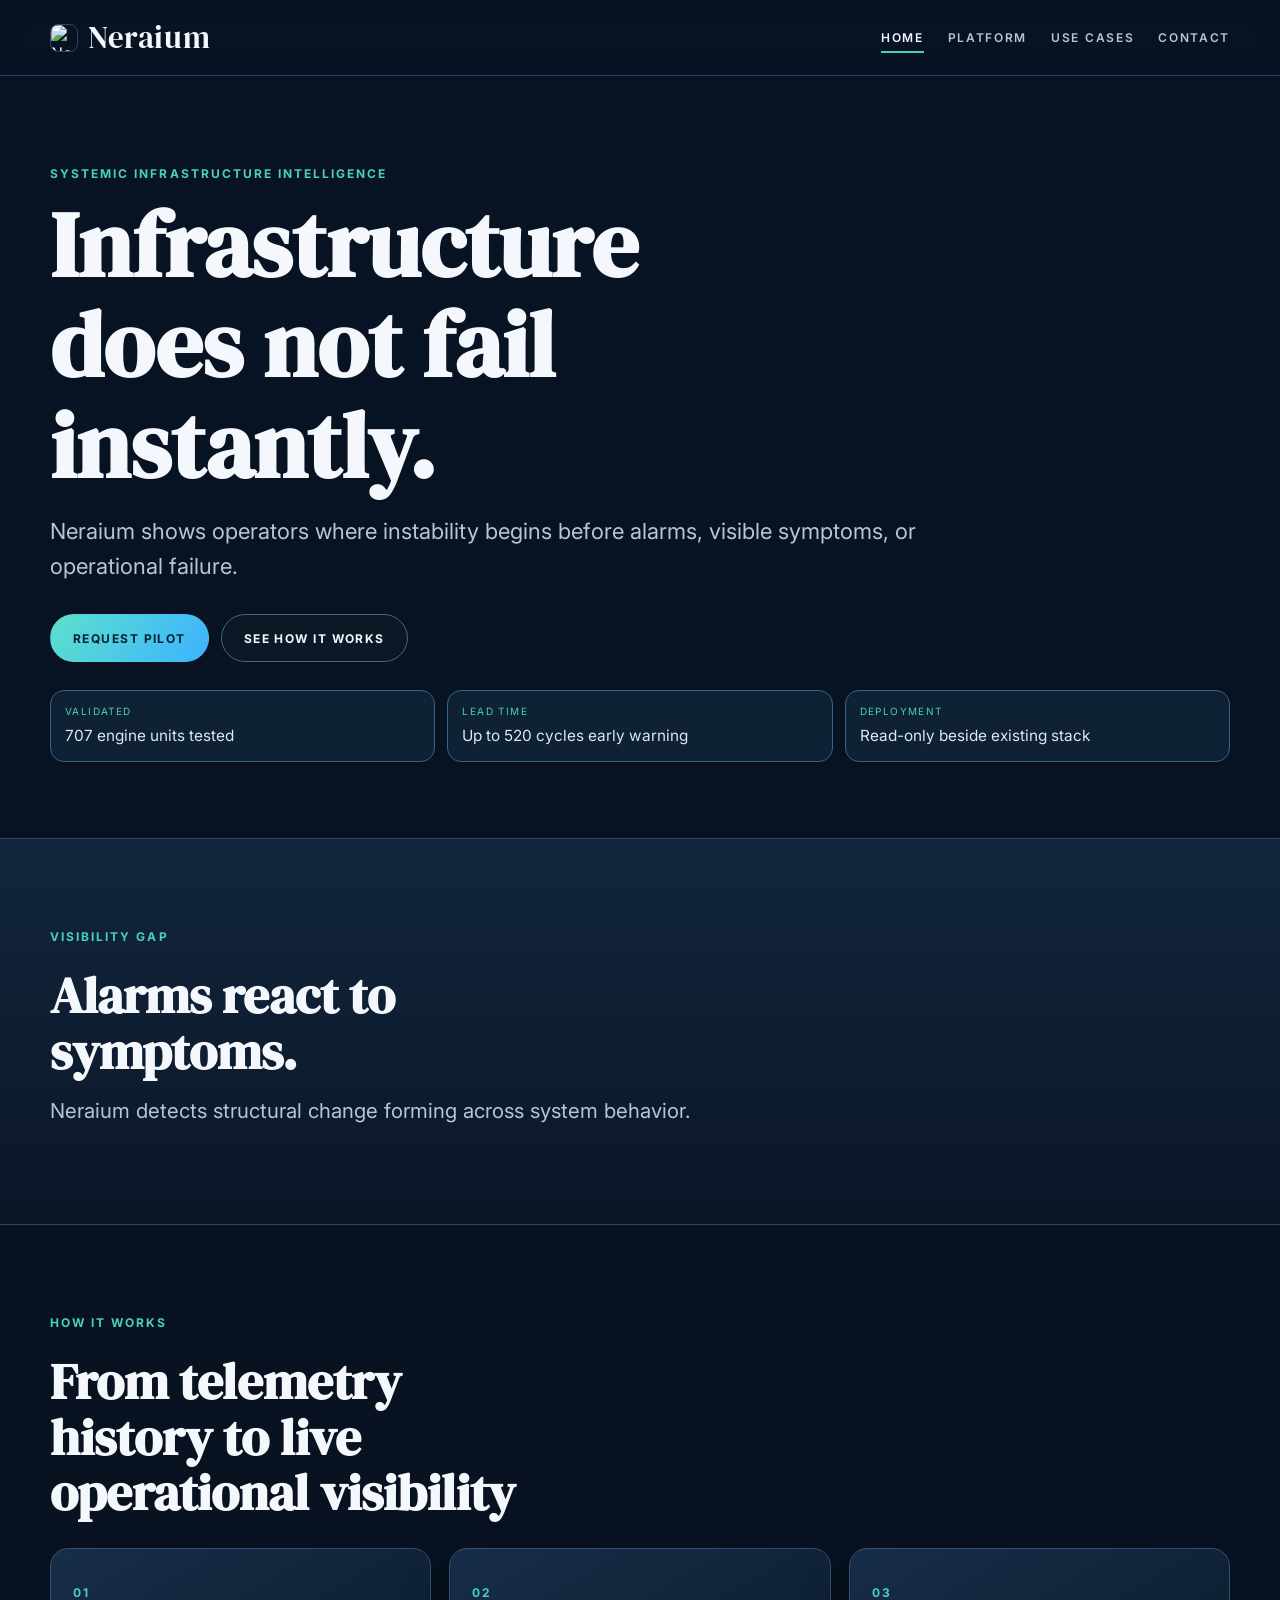
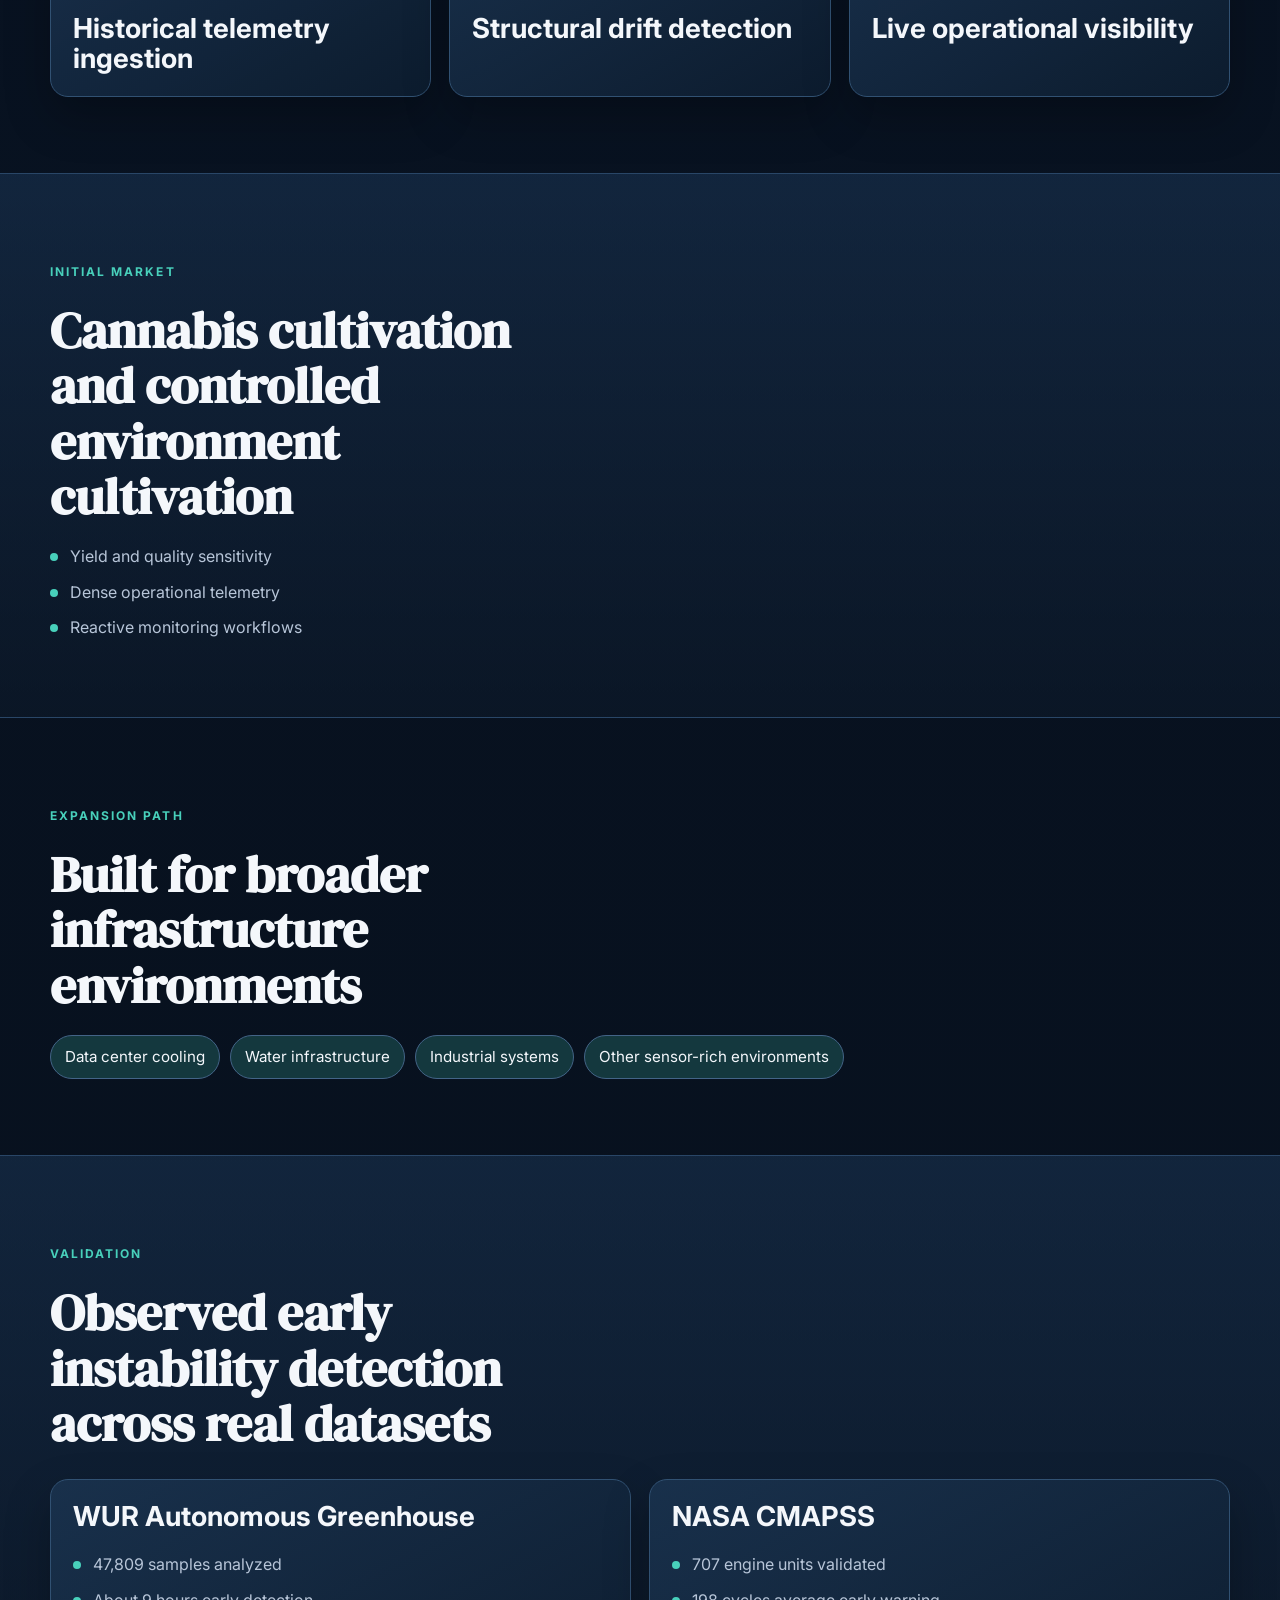
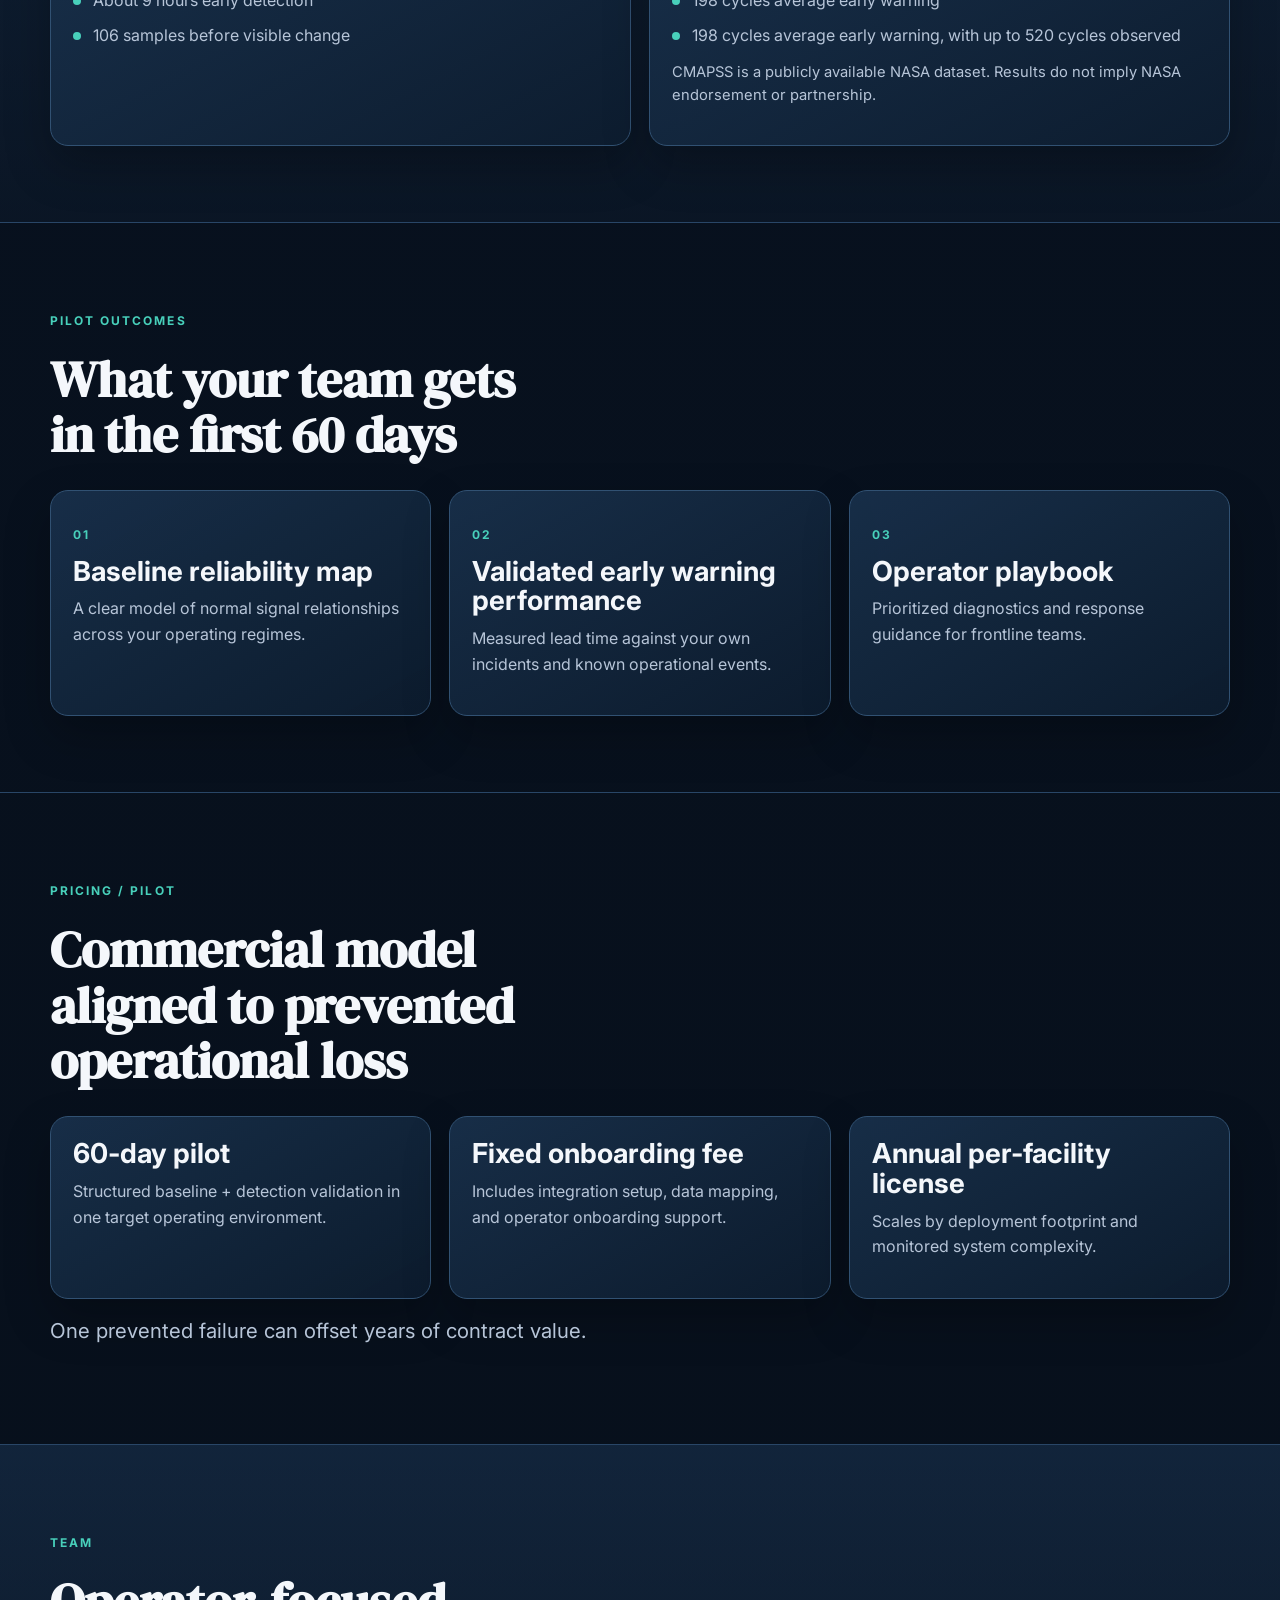
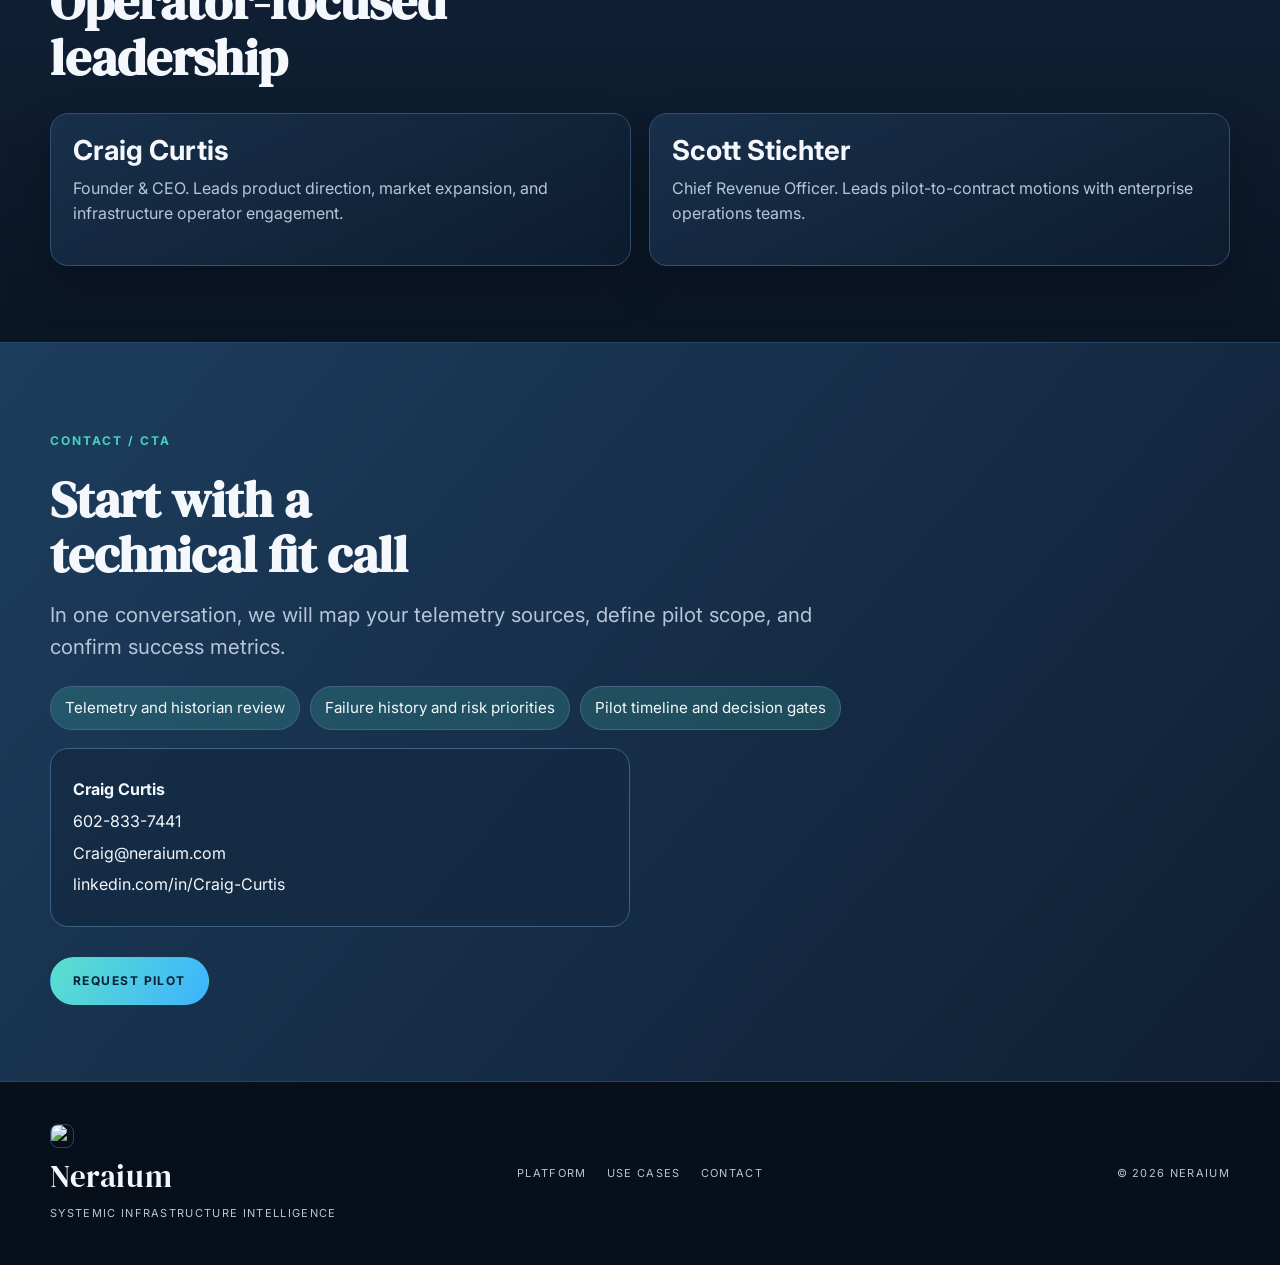
==== index.html @ e38fb67d "Replace percentage validation stats with lead-time metrics" ====
<!DOCTYPE html>
<html lang='en'>
<head>
  <meta charset='UTF-8'>
  <meta name='viewport' content='width=device-width, initial-scale=1.0'>
  <meta name='theme-color' content='#040404'>
  <title>Neraium | Systemic Infrastructure Intelligence</title>
  <meta name='description' content='Neraium is a Systemic Infrastructure Intelligence platform for early instability detection across infrastructure operations.'>
  <meta property='og:title' content='Neraium | Systemic Infrastructure Intelligence'>
  <meta property='og:description' content='Neraium helps operators detect structural drift in system behavior before alarms trigger or operations break.'>
  <meta property='og:image' content='https://www.neraium.com/hero.png'>
  <meta property='og:url' content='https://www.neraium.com/'>
  <meta property='og:type' content='website'>
  <meta name='twitter:card' content='summary_large_image'>
  <meta name='twitter:title' content='Neraium | Systemic Infrastructure Intelligence'>
  <meta name='twitter:description' content='Early instability detection for infrastructure operators.'>
  <meta name='twitter:image' content='https://www.neraium.com/hero.png'>
  <link rel='icon' href='/favicon.ico' sizes='any'>
  <link rel='apple-touch-icon' href='/apple-touch-icon.png'>
  <link rel='canonical' href='https://www.neraium.com/'>
  <link rel='preconnect' href='https://fonts.googleapis.com'>
  <link rel='preconnect' href='https://fonts.gstatic.com' crossorigin>
  <link rel='stylesheet' href='https://fonts.googleapis.com/css2?family=Inter:wght@400;500;600;700&family=DM+Serif+Display:ital@0;1&display=swap'>
  <link rel='stylesheet' href='styles.css?v=20260519'>
  <link rel='manifest' href='site.webmanifest'>
</head>
<body>
  <a class='skip-link' href='#main'>Skip to content</a>

  <header class='site-header'>
    <div class='container site-header__inner'>
      <a href='index.html' class='brand'>
        <img src='neraium-logo.jpeg' alt='Neraium logo' class='brand-mark' width='28' height='28' decoding='async'>
        <span class='brand-text'>Neraium</span>
      </a>

      <nav class='nav' id='main-navigation' aria-label='Main navigation'>
        <a href='index.html' class='nav-link active' aria-current='page'>Home</a>
        <a href='platform.html' class='nav-link'>Platform</a>
        <a href='technical.html' class='nav-link'>Use Cases</a>
        <a href='contact.html' class='nav-link'>Contact</a>
      </nav>

      <button class='nav-toggle' type='button' aria-label='Toggle navigation' aria-controls='main-navigation' aria-expanded='false'>
        <span class='nav-toggle__bar'></span>
        <span class='nav-toggle__bar'></span>
        <span class='nav-toggle__bar'></span>
      </button>
    </div>
  </header>

  <main id='main'>
    <section class='hero section'>
      <div class='container'>
        <p class='eyebrow'>Systemic Infrastructure Intelligence</p>
        <h1>Infrastructure does not fail instantly.</h1>
        <p class='lead'>Neraium shows operators where instability begins before alarms, visible symptoms, or operational failure.</p>
        <div class='button-row'>
          <a class='button button--primary' href='contact.html'>Request Pilot</a>
          <a class='button button--ghost' href='#how-it-works'>See How It Works</a>
        </div>
        <div class='trust-strip' aria-label='Proof points'>
          <div class='trust-item'><span class='trust-item__kicker'>Validated</span><span class='trust-item__value'>707 engine units tested</span></div>
          <div class='trust-item'><span class='trust-item__kicker'>Lead time</span><span class='trust-item__value'>Up to 520 cycles early warning</span></div>
          <div class='trust-item'><span class='trust-item__kicker'>Deployment</span><span class='trust-item__value'>Read-only beside existing stack</span></div>
        </div>
      </div>
    </section>

    <section class='section section--band'>
      <div class='container'>
        <div class='section-heading'>
          <p class='eyebrow'>Visibility Gap</p>
          <h2>Alarms react to symptoms.</h2>
        </div>
        <p class='copy-large'>Neraium detects structural change forming across system behavior.</p>
      </div>
    </section>

    <section class='section' id='how-it-works'>
      <div class='container'>
        <div class='section-heading'>
          <p class='eyebrow'>How It Works</p>
          <h2>From telemetry history to live operational visibility</h2>
        </div>
        <div class='grid grid--3'>
          <article class='card'>
            <p class='step'>01</p>
            <h3>Historical telemetry ingestion</h3>
          </article>
          <article class='card'>
            <p class='step'>02</p>
            <h3>Structural drift detection</h3>
          </article>
          <article class='card'>
            <p class='step'>03</p>
            <h3>Live operational visibility</h3>
          </article>
        </div>
      </div>
    </section>

    <section class='section section--band'>
      <div class='container'>
        <div class='section-heading'>
          <p class='eyebrow'>Initial Market</p>
          <h2>Cannabis cultivation and controlled environment cultivation</h2>
        </div>
        <ul class='bullet-list'>
          <li>Yield and quality sensitivity</li>
          <li>Dense operational telemetry</li>
          <li>Reactive monitoring workflows</li>
        </ul>
      </div>
    </section>

    <section class='section'>
      <div class='container'>
        <div class='section-heading'>
          <p class='eyebrow'>Expansion Path</p>
          <h2>Built for broader infrastructure environments</h2>
        </div>
        <div class='chip-row' aria-label='Expansion markets'>
          <span class='chip'>Data center cooling</span>
          <span class='chip'>Water infrastructure</span>
          <span class='chip'>Industrial systems</span>
          <span class='chip'>Other sensor-rich environments</span>
        </div>
      </div>
    </section>

    <section class='section section--band'>
      <div class='container'>
        <div class='section-heading'>
          <p class='eyebrow'>Validation</p>
          <h2>Observed early instability detection across real datasets</h2>
        </div>
        <div class='grid grid--2'>
          <article class='card'>
            <h3>WUR Autonomous Greenhouse</h3>
            <ul class='bullet-list'>
              <li>47,809 samples analyzed</li>
              <li>About 9 hours early detection</li>
              <li>106 samples before visible change</li>
            </ul>
          </article>
          <article class='card'>
            <h3>NASA CMAPSS</h3>
            <ul class='bullet-list'>
              <li>707 engine units validated</li>
              <li>198 cycles average early warning</li>
              <li>198 cycles average early warning, with up to 520 cycles observed</li>
            </ul>
            <p class='note'>CMAPSS is a publicly available NASA dataset. Results do not imply NASA endorsement or partnership.</p>
          </article>
        </div>
      </div>
    </section>

    <section class='section'>
      <div class='container'>
        <div class='section-heading'>
          <p class='eyebrow'>Pilot Outcomes</p>
          <h2>What your team gets in the first 60 days</h2>
        </div>
        <div class='grid grid--3'>
          <article class='card'>
            <p class='step'>01</p>
            <h3>Baseline reliability map</h3>
            <p class='copy'>A clear model of normal signal relationships across your operating regimes.</p>
          </article>
          <article class='card'>
            <p class='step'>02</p>
            <h3>Validated early warning performance</h3>
            <p class='copy'>Measured lead time against your own incidents and known operational events.</p>
          </article>
          <article class='card'>
            <p class='step'>03</p>
            <h3>Operator playbook</h3>
            <p class='copy'>Prioritized diagnostics and response guidance for frontline teams.</p>
          </article>
        </div>
      </div>
    </section>

    <section class='section'>
      <div class='container'>
        <div class='section-heading'>
          <p class='eyebrow'>Pricing / Pilot</p>
          <h2>Commercial model aligned to prevented operational loss</h2>
        </div>
        <div class='grid grid--3'>
          <article class='card'>
            <h3>60-day pilot</h3>
            <p class='copy'>Structured baseline + detection validation in one target operating environment.</p>
          </article>
          <article class='card'>
            <h3>Fixed onboarding fee</h3>
            <p class='copy'>Includes integration setup, data mapping, and operator onboarding support.</p>
          </article>
          <article class='card'>
            <h3>Annual per-facility license</h3>
            <p class='copy'>Scales by deployment footprint and monitored system complexity.</p>
          </article>
        </div>
        <p class='copy-large'>One prevented failure can offset years of contract value.</p>
      </div>
    </section>

    <section class='section section--band'>
      <div class='container'>
        <div class='section-heading'>
          <p class='eyebrow'>Team</p>
          <h2>Operator-focused leadership</h2>
        </div>
        <div class='grid grid--2'>
          <article class='card'>
            <h3>Craig Curtis</h3>
            <p class='copy'>Founder &amp; CEO. Leads product direction, market expansion, and infrastructure operator engagement.</p>
          </article>
          <article class='card'>
            <h3>Scott Stichter</h3>
            <p class='copy'>Chief Revenue Officer. Leads pilot-to-contract motions with enterprise operations teams.</p>
          </article>
        </div>
      </div>
    </section>

    <section class='section cta-final'>
      <div class='container'>
        <div class='section-heading'>
          <p class='eyebrow'>Contact / CTA</p>
          <h2>Start with a technical fit call</h2>
        </div>
        <p class='copy-large'>In one conversation, we will map your telemetry sources, define pilot scope, and confirm success metrics.</p>
        <div class='chip-row' aria-label='Meeting agenda'>
          <span class='chip'>Telemetry and historian review</span>
          <span class='chip'>Failure history and risk priorities</span>
          <span class='chip'>Pilot timeline and decision gates</span>
        </div>
        <div class='contact-block'>
          <p><strong>Craig Curtis</strong></p>
          <p><a href='tel:6028337441'>602-833-7441</a></p>
          <p><a href='mailto:Craig@neraium.com'>Craig@neraium.com</a></p>
          <p><a href='https://linkedin.com/in/Craig-Curtis' target='_blank' rel='noopener noreferrer'>linkedin.com/in/Craig-Curtis</a></p>
        </div>
        <div class='button-row'>
          <a class='button button--primary' href='contact.html'>Request Pilot</a>
        </div>
      </div>
    </section>
  </main>

  <footer class='footer'>
    <div class='container footer__inner'>
      <div class='footer__brand'>
        <img src='neraium-logo.jpeg' alt='Neraium logo' class='brand-mark brand-mark--footer' width='24' height='24' loading='lazy' decoding='async'>
        <span class='brand-text'>Neraium</span>
        <span class='footer__tagline'>Systemic Infrastructure Intelligence</span>
      </div>
      <nav class='footer__nav' aria-label='Footer navigation'>
        <a href='platform.html' class='footer__link'>Platform</a>
        <a href='technical.html' class='footer__link'>Use Cases</a>
        <a href='contact.html' class='footer__link'>Contact</a>
      </nav>
      <div class='footer__copy'>&copy; <span id='year'></span> Neraium</div>
    </div>
  </footer>

  <script src='scripts.js?v=20260521' defer></script>
</body>
</html>
---- styles.css ----
:root {
  --bg: #07111d;
  --bg-soft: #101f33;
  --surface: #12243b;
  --surface-soft: #162d49;
  --line: #294667;
  --text: #f4f7fb;
  --muted: #b7c5d8;
  --accent: #48d0bb;
  --accent-soft: rgba(72, 208, 187, 0.2);
  --radius: 18px;
  --header-h: 76px;
  --font-display: "DM Serif Display", Georgia, serif;
  --font-body: "Inter", -apple-system, BlinkMacSystemFont, "Segoe UI", sans-serif;
}

*,
*::before,
*::after {
  box-sizing: border-box;
}

html {
  color-scheme: dark;
  scroll-behavior: smooth;
}

body {
  margin: 0;
  font-family: var(--font-body);
  color: var(--text);
  line-height: 1.6;
  background:
    radial-gradient(900px 500px at 95% -10%, rgba(72, 208, 187, 0.16), transparent 55%),
    radial-gradient(1000px 600px at -10% 110%, rgba(57, 128, 231, 0.24), transparent 60%),
    linear-gradient(180deg, #081323 0%, #070f1a 100%);
}

body::before {
  content: "";
  position: fixed;
  inset: 0;
  pointer-events: none;
  background-image: linear-gradient(rgba(255, 255, 255, 0.03) 1px, transparent 1px),
    linear-gradient(90deg, rgba(255, 255, 255, 0.03) 1px, transparent 1px);
  background-size: 56px 56px;
  opacity: 0.16;
}

img {
  display: block;
  max-width: 100%;
}

a {
  color: inherit;
  text-decoration: none;
}

ul {
  list-style: none;
  margin: 0;
  padding: 0;
}

a:focus-visible,
button:focus-visible {
  outline: 2px solid var(--accent);
  outline-offset: 2px;
}

.skip-link {
  position: absolute;
  left: 16px;
  top: -100px;
  z-index: 120;
  padding: 10px 14px;
  border-radius: 999px;
  background: var(--accent);
  color: #08201b;
  font-weight: 700;
}

.skip-link:focus {
  top: 16px;
}

.container {
  width: min(1180px, 100% - 40px);
  margin: 0 auto;
}

.site-header {
  position: sticky;
  top: 0;
  z-index: 100;
  height: var(--header-h);
  border-bottom: 1px solid var(--line);
  background: rgba(8, 19, 35, 0.84);
  backdrop-filter: blur(14px);
}

.site-header__inner {
  height: 100%;
  display: flex;
  align-items: center;
  justify-content: space-between;
  gap: 20px;
}

.brand {
  display: inline-flex;
  align-items: center;
  gap: 10px;
}

.brand-mark {
  border-radius: 8px;
  border: 1px solid var(--line);
}

.brand-text {
  font-family: var(--font-display);
  font-size: 31px;
  letter-spacing: 0.02em;
}

.nav {
  display: flex;
  align-items: center;
  gap: 24px;
}

.nav-link {
  position: relative;
  font-size: 12px;
  font-weight: 600;
  text-transform: uppercase;
  letter-spacing: 0.14em;
  color: var(--muted);
  padding: 6px 0;
}

.nav-link::after {
  content: "";
  position: absolute;
  left: 0;
  bottom: 0;
  width: 100%;
  height: 2px;
  transform: scaleX(0);
  transform-origin: center;
  transition: transform 0.2s ease;
  background: var(--accent);
}

.nav-link:hover,
.nav-link.active {
  color: var(--text);
}

.nav-link:hover::after,
.nav-link.active::after {
  transform: scaleX(1);
}

.nav-toggle {
  display: none;
  border: 0;
  background: transparent;
  padding: 6px;
}

.nav-toggle__bar {
  display: block;
  width: 22px;
  height: 2px;
  margin: 4px 0;
  background: var(--text);
}

.hero,
.page-hero {
  min-height: calc(80svh - var(--header-h));
  display: flex;
  align-items: center;
  padding: 94px 0 82px;
}

.page-hero {
  min-height: auto;
  border-bottom: 1px solid var(--line);
}

.eyebrow {
  display: inline-block;
  margin-bottom: 12px;
  font-size: 12px;
  font-weight: 700;
  text-transform: uppercase;
  letter-spacing: 0.17em;
  color: var(--accent);
}

h1,
h2,
h3 {
  margin: 0;
  line-height: 1.08;
  color: var(--text);
}

h1,
.page-hero__title {
  font-family: var(--font-display);
  font-size: clamp(3rem, 8.3vw, 5.8rem);
  max-width: 12ch;
}

h2 {
  margin-top: 10px;
  font-family: var(--font-display);
  font-size: clamp(2rem, 4.8vw, 3.2rem);
  max-width: 18ch;
}

h3 {
  font-size: clamp(1.2rem, 2.8vw, 1.72rem);
}

.lead,
.page-hero__sub {
  margin-top: 18px;
  max-width: 62ch;
  color: var(--muted);
  font-size: clamp(1.1rem, 2vw, 1.38rem);
}

.copy-large {
  margin-top: 16px;
  max-width: 64ch;
  color: var(--muted);
  font-size: clamp(1.06rem, 1.8vw, 1.28rem);
}

.copy {
  margin-top: 10px;
  color: var(--muted);
}

.section,
.editorial {
  padding: 76px 0;
  border-bottom: 1px solid var(--line);
}

.section--band,
.editorial--dark {
  background: linear-gradient(180deg, rgba(30, 60, 95, 0.46), rgba(13, 26, 43, 0.54));
}

.section-heading,
.platform-section__header {
  max-width: 860px;
}

.button-row {
  display: flex;
  flex-wrap: wrap;
  gap: 12px;
  margin-top: 30px;
}

.trust-strip {
  margin-top: 28px;
  display: grid;
  grid-template-columns: repeat(3, minmax(0, 1fr));
  gap: 12px;
}

.trust-item {
  border: 1px solid #3a6286;
  border-radius: 14px;
  padding: 12px 14px;
  background: rgba(17, 39, 62, 0.72);
}

.trust-item__kicker {
  display: block;
  font-size: 10px;
  text-transform: uppercase;
  letter-spacing: 0.14em;
  color: var(--accent);
}

.trust-item__value {
  display: block;
  margin-top: 5px;
  font-size: 0.96rem;
  color: #dce8f4;
}

.button {
  display: inline-flex;
  align-items: center;
  justify-content: center;
  min-height: 48px;
  padding: 12px 22px;
  border-radius: 999px;
  border: 1px solid transparent;
  font-size: 12px;
  font-weight: 700;
  letter-spacing: 0.12em;
  text-transform: uppercase;
  transition: transform 0.2s ease, filter 0.2s ease, border-color 0.2s ease;
}

.button:hover {
  transform: translateY(-1px);
  filter: brightness(1.06);
}

.button--primary {
  background: linear-gradient(120deg, #5ce0cc, #3db3ff);
  color: #062234;
}

.button--ghost {
  border-color: #436487;
  background: rgba(255, 255, 255, 0.02);
}

.grid,
.platform-grid {
  display: grid;
  gap: 18px;
  margin-top: 28px;
}

.grid--2 {
  grid-template-columns: repeat(2, minmax(0, 1fr));
}

.grid--3,
.platform-grid {
  grid-template-columns: repeat(3, minmax(0, 1fr));
}

.card,
.platform-card {
  padding: 22px;
  border: 1px solid #315172;
  border-radius: var(--radius);
  background: linear-gradient(150deg, rgba(27, 53, 82, 0.8), rgba(13, 29, 48, 0.85));
  box-shadow: 0 20px 45px rgba(0, 0, 0, 0.25);
}

.step,
.platform-card__number {
  display: inline-block;
  margin-bottom: 12px;
  color: var(--accent);
  font-size: 12px;
  letter-spacing: 0.16em;
  font-weight: 700;
  text-transform: uppercase;
}

.platform-card__label {
  font-size: 1.16rem;
  font-weight: 600;
}

.platform-card__text {
  margin-top: 8px;
  color: var(--muted);
}

.bullet-list {
  margin-top: 20px;
  display: grid;
  gap: 10px;
}

.bullet-list li {
  position: relative;
  padding-left: 20px;
  color: var(--muted);
}

.bullet-list li::before {
  content: "";
  position: absolute;
  top: 9px;
  left: 0;
  width: 8px;
  height: 8px;
  border-radius: 50%;
  background: var(--accent);
}

.chip-row {
  display: flex;
  flex-wrap: wrap;
  gap: 10px;
  margin-top: 22px;
}

.chip {
  padding: 9px 14px;
  border-radius: 999px;
  border: 1px solid #436487;
  background: var(--accent-soft);
  font-size: 0.95rem;
}

.note,
.media-caption {
  margin-top: 12px;
  color: var(--muted);
  font-size: 0.92rem;
}

.editorial__grid {
  display: grid;
  grid-template-columns: 220px minmax(0, 1fr);
  gap: 20px;
}

.editorial__body p {
  max-width: 72ch;
  color: var(--muted);
}

.media-frame {
  margin-top: 16px;
  overflow: hidden;
  border-radius: var(--radius);
  border: 1px solid #406586;
}

.media-frame img {
  width: 100%;
}

.contact-block,
.finding-example,
.founder-block {
  margin-top: 18px;
  border: 1px solid #3f6284;
  border-radius: var(--radius);
  background: rgba(20, 41, 66, 0.78);
}

.contact-block {
  max-width: 580px;
  padding: 22px;
}

.contact-block p {
  margin: 6px 0;
}

.finding-example {
  padding: 20px;
  display: grid;
  gap: 14px;
}

.finding-example__header,
.finding-example__section {
  padding-bottom: 12px;
  border-bottom: 1px solid #375879;
}

.finding-example__section:last-child {
  padding-bottom: 0;
  border-bottom: 0;
}

.finding-example__label {
  display: block;
  font-size: 11px;
  text-transform: uppercase;
  letter-spacing: 0.14em;
  color: var(--accent);
  margin-bottom: 4px;
}

.finding-example__value,
.finding-example__text,
.finding-example__timeline,
.finding-example__list {
  color: #dce7f5;
}

.finding-example__note {
  margin-top: 4px;
  color: var(--muted);
  font-size: 0.9rem;
}

.micro-cta {
  margin-top: 18px;
}

.founder-block {
  display: flex;
  align-items: center;
  gap: 14px;
  padding: 14px;
}

.founder-photo {
  width: 96px;
  height: 96px;
  object-fit: cover;
  border-radius: 12px;
}

.founder-name {
  font-weight: 700;
}

.founder-title,
.founder-linkedin {
  color: var(--muted);
}

.icon-linkedin {
  width: 16px;
  height: 16px;
  fill: currentColor;
  margin-right: 8px;
}

.cta-final,
.cta-band {
  padding: 76px 0;
  border-bottom: 1px solid var(--line);
  background: linear-gradient(130deg, rgba(38, 80, 121, 0.7), rgba(16, 33, 54, 0.9));
}

.cta-band__inner {
  display: flex;
  flex-wrap: wrap;
  gap: 16px;
  justify-content: space-between;
  align-items: center;
}

.cta-band__heading {
  margin: 0;
  max-width: 26ch;
  font-family: var(--font-display);
  font-size: clamp(1.7rem, 3vw, 2.3rem);
}

.footer {
  padding: 42px 0;
}

.footer__inner {
  display: grid;
  grid-template-columns: 1fr auto 1fr;
  gap: 16px;
  align-items: center;
}

.footer__brand {
  display: flex;
  flex-direction: column;
  gap: 4px;
}

.brand-mark--footer {
  width: 24px;
  height: 24px;
}

.footer__tagline,
.footer__link,
.footer__copy {
  font-size: 11px;
  text-transform: uppercase;
  letter-spacing: 0.12em;
  color: var(--muted);
}

.footer__nav {
  display: flex;
  gap: 20px;
}

.footer__copy {
  text-align: right;
}

.contact-layout {
  margin-top: 18px;
  display: grid;
  grid-template-columns: 1.2fr 0.8fr;
  gap: 16px;
  align-items: start;
}

.contact-form,
.qualification-card {
  border: 1px solid #3f6284;
  border-radius: var(--radius);
  background: rgba(20, 41, 66, 0.78);
  padding: 20px;
}

.contact-form label {
  display: block;
  margin: 10px 0 6px;
  font-size: 0.87rem;
  letter-spacing: 0.04em;
  color: #d4e2f3;
}

.hp-field {
  position: absolute;
  left: -10000px;
  width: 1px;
  height: 1px;
  overflow: hidden;
}

.contact-form input,
.contact-form textarea {
  width: 100%;
  border: 1px solid #4a7095;
  border-radius: 12px;
  background: rgba(8, 19, 35, 0.7);
  color: var(--text);
  font: inherit;
  padding: 11px 12px;
}

.contact-form textarea {
  resize: vertical;
  min-height: 112px;
}

.contact-form input::placeholder {
  color: #8fa8c6;
}

.form-feedback {
  margin-top: 14px;
  border-radius: 12px;
  padding: 12px 14px;
  background: rgba(9, 23, 39, 0.72);
  border: 1px solid #496f95;
  color: #d8e8f7;
  font-size: 0.95rem;
}

.form-feedback a {
  text-decoration: underline;
}

.qualification-card h3 {
  font-size: 1.32rem;
}

@media (max-width: 980px) {
  .grid--2,
  .grid--3,
  .platform-grid,
  .editorial__grid,
  .footer__inner,
  .trust-strip,
  .contact-layout {
    grid-template-columns: 1fr;
  }

  .footer__copy {
    text-align: left;
  }
}

@media (max-width: 760px) {
  .container {
    width: min(1180px, 100% - 30px);
  }

  .nav-toggle {
    display: inline-flex;
  }

  .nav {
    display: none;
    position: absolute;
    top: var(--header-h);
    left: 0;
    right: 0;
    flex-direction: column;
    gap: 0;
    border-bottom: 1px solid var(--line);
    background: #0b1a2d;
    padding: 10px 18px;
  }

  .nav.open {
    display: flex;
  }

  .nav-link {
    width: 100%;
    padding: 12px 0;
    border-bottom: 1px solid var(--line);
  }

  .button {
    width: 100%;
  }

  .hero,
  .page-hero,
  .section,
  .editorial,
  .cta-final,
  .cta-band {
    padding: 62px 0;
  }
}
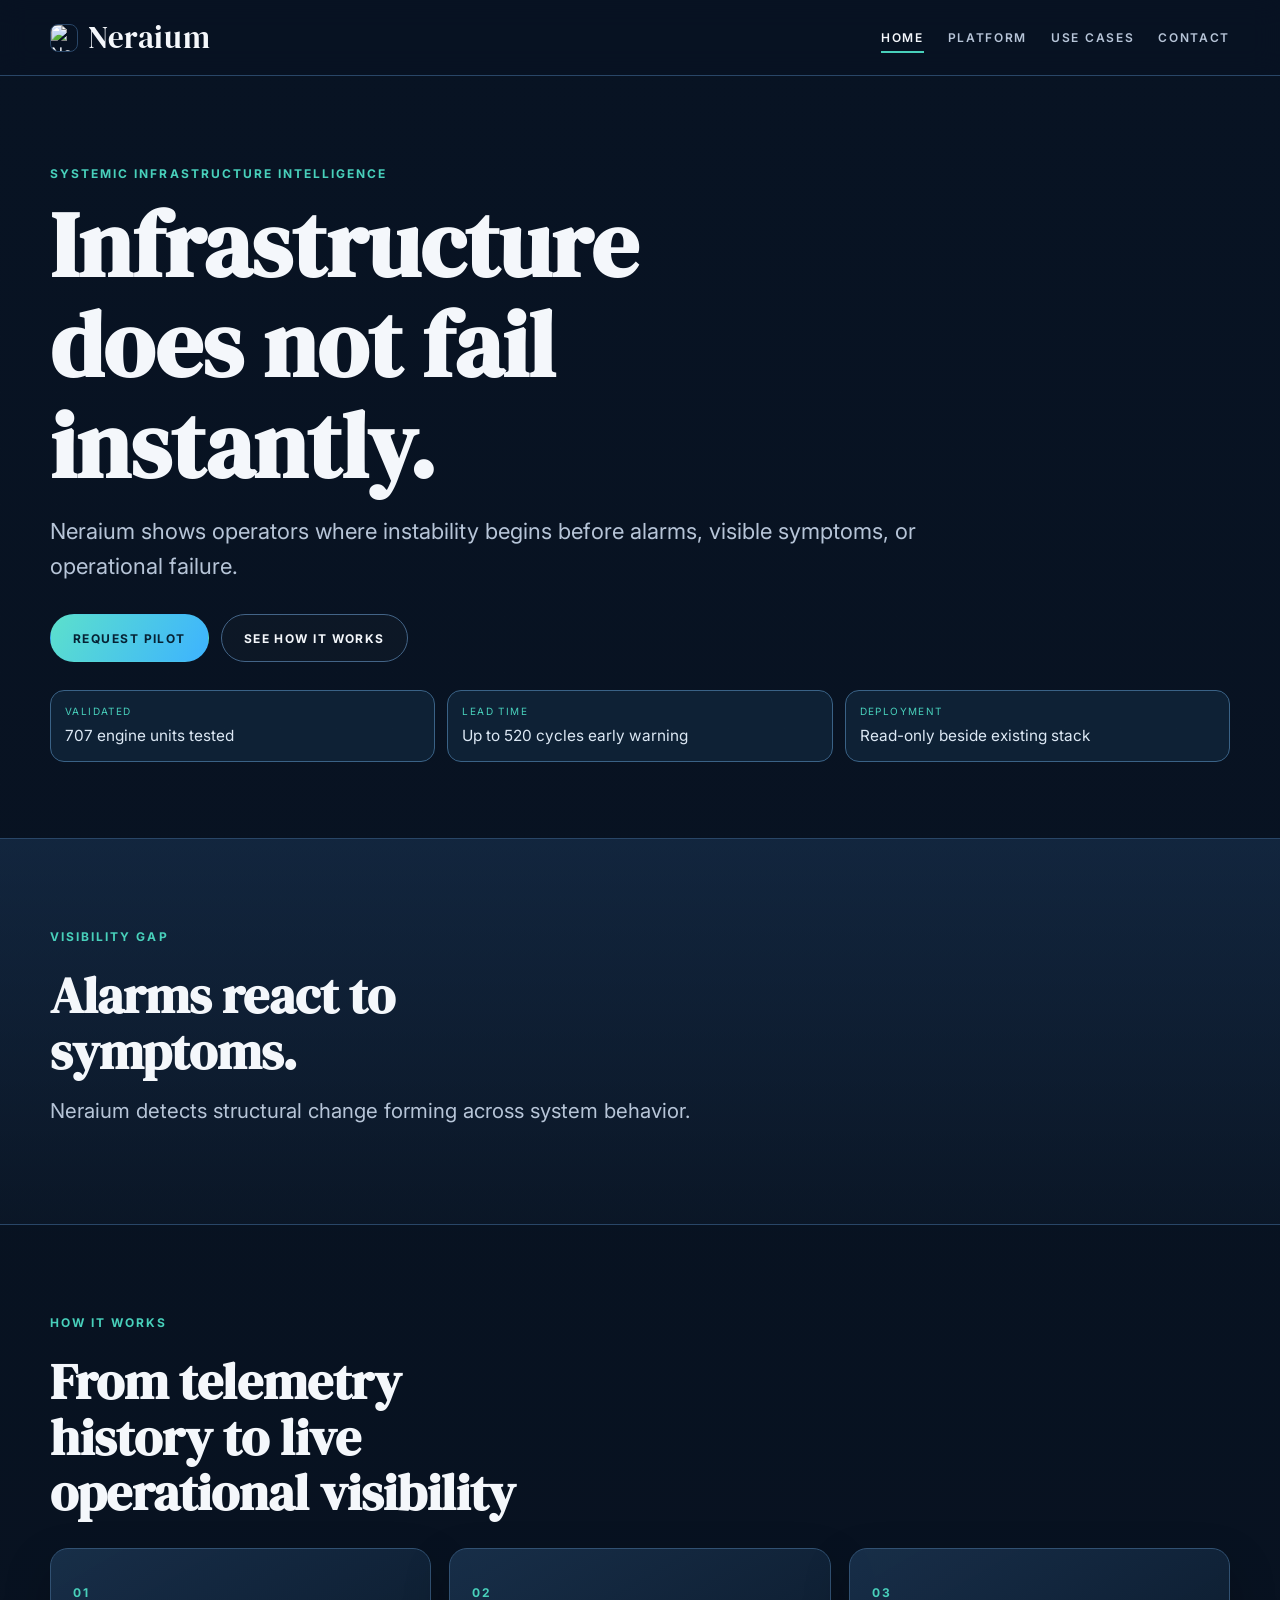
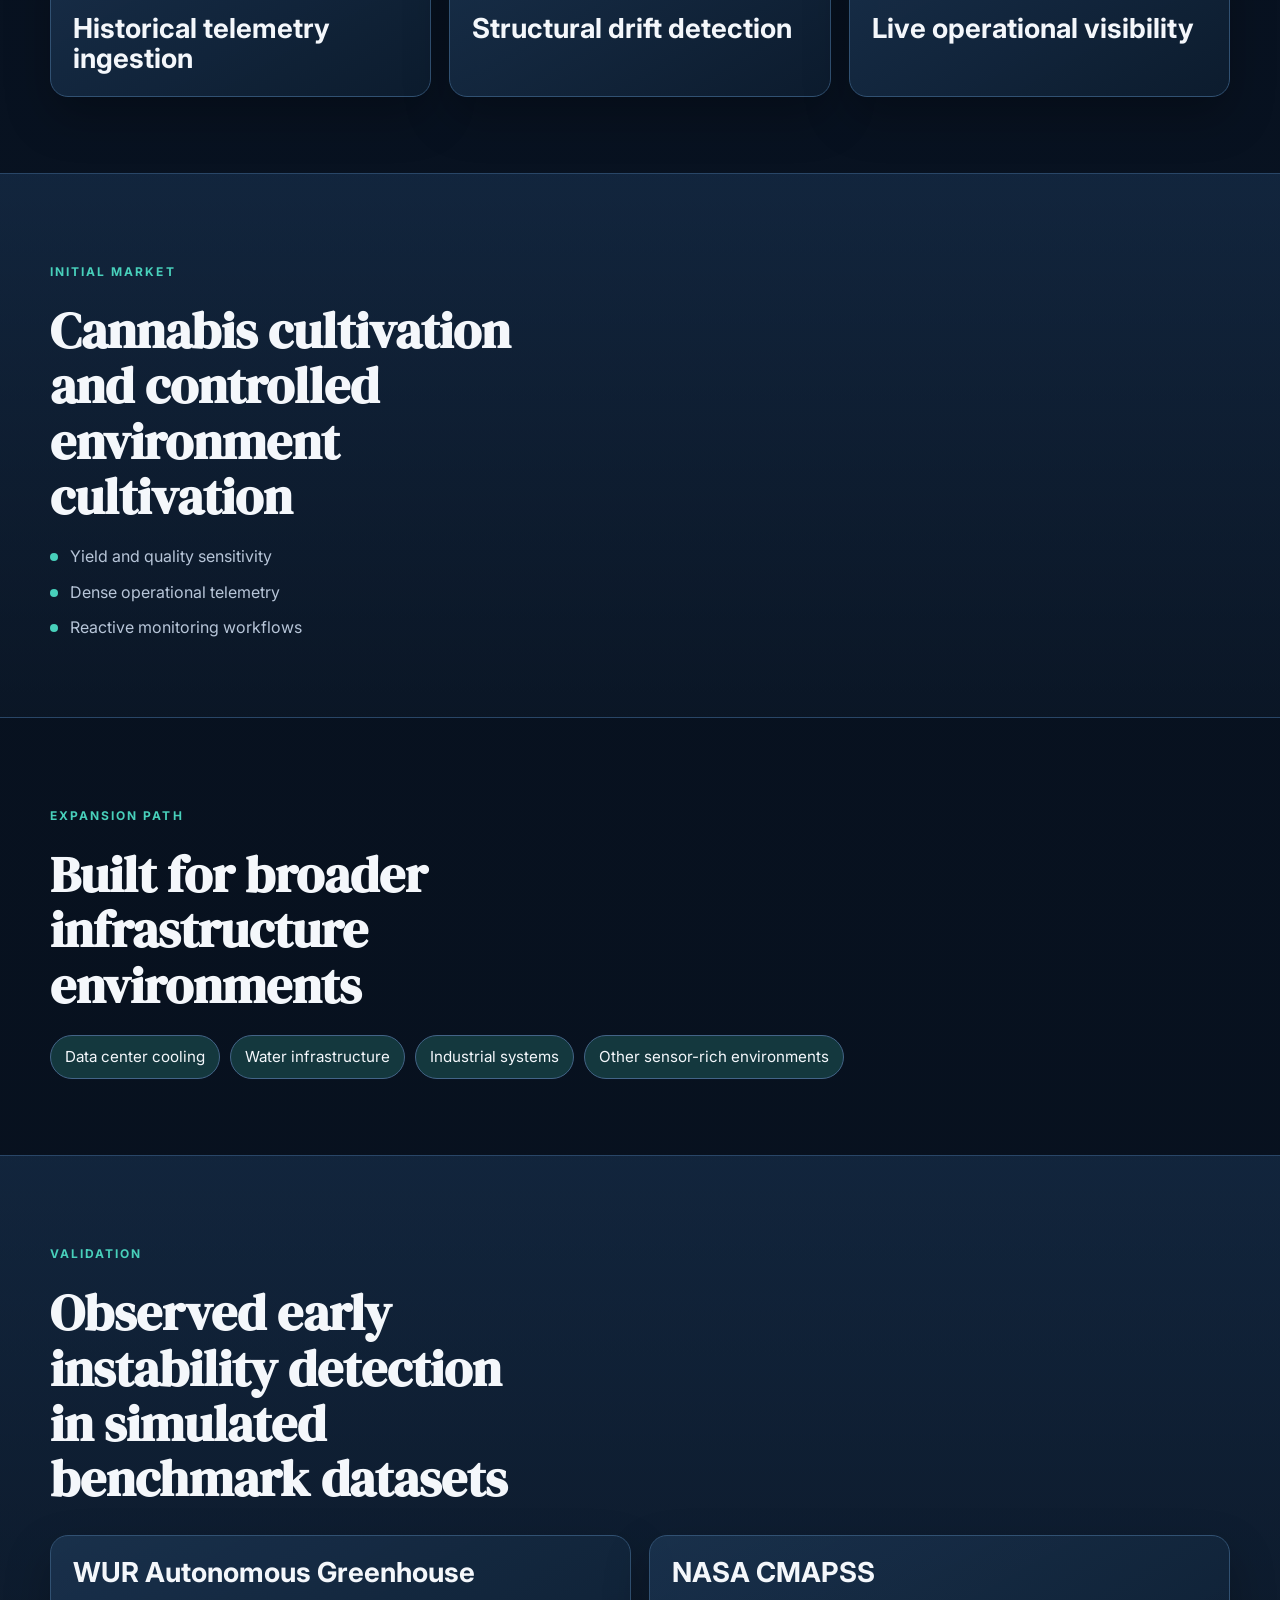
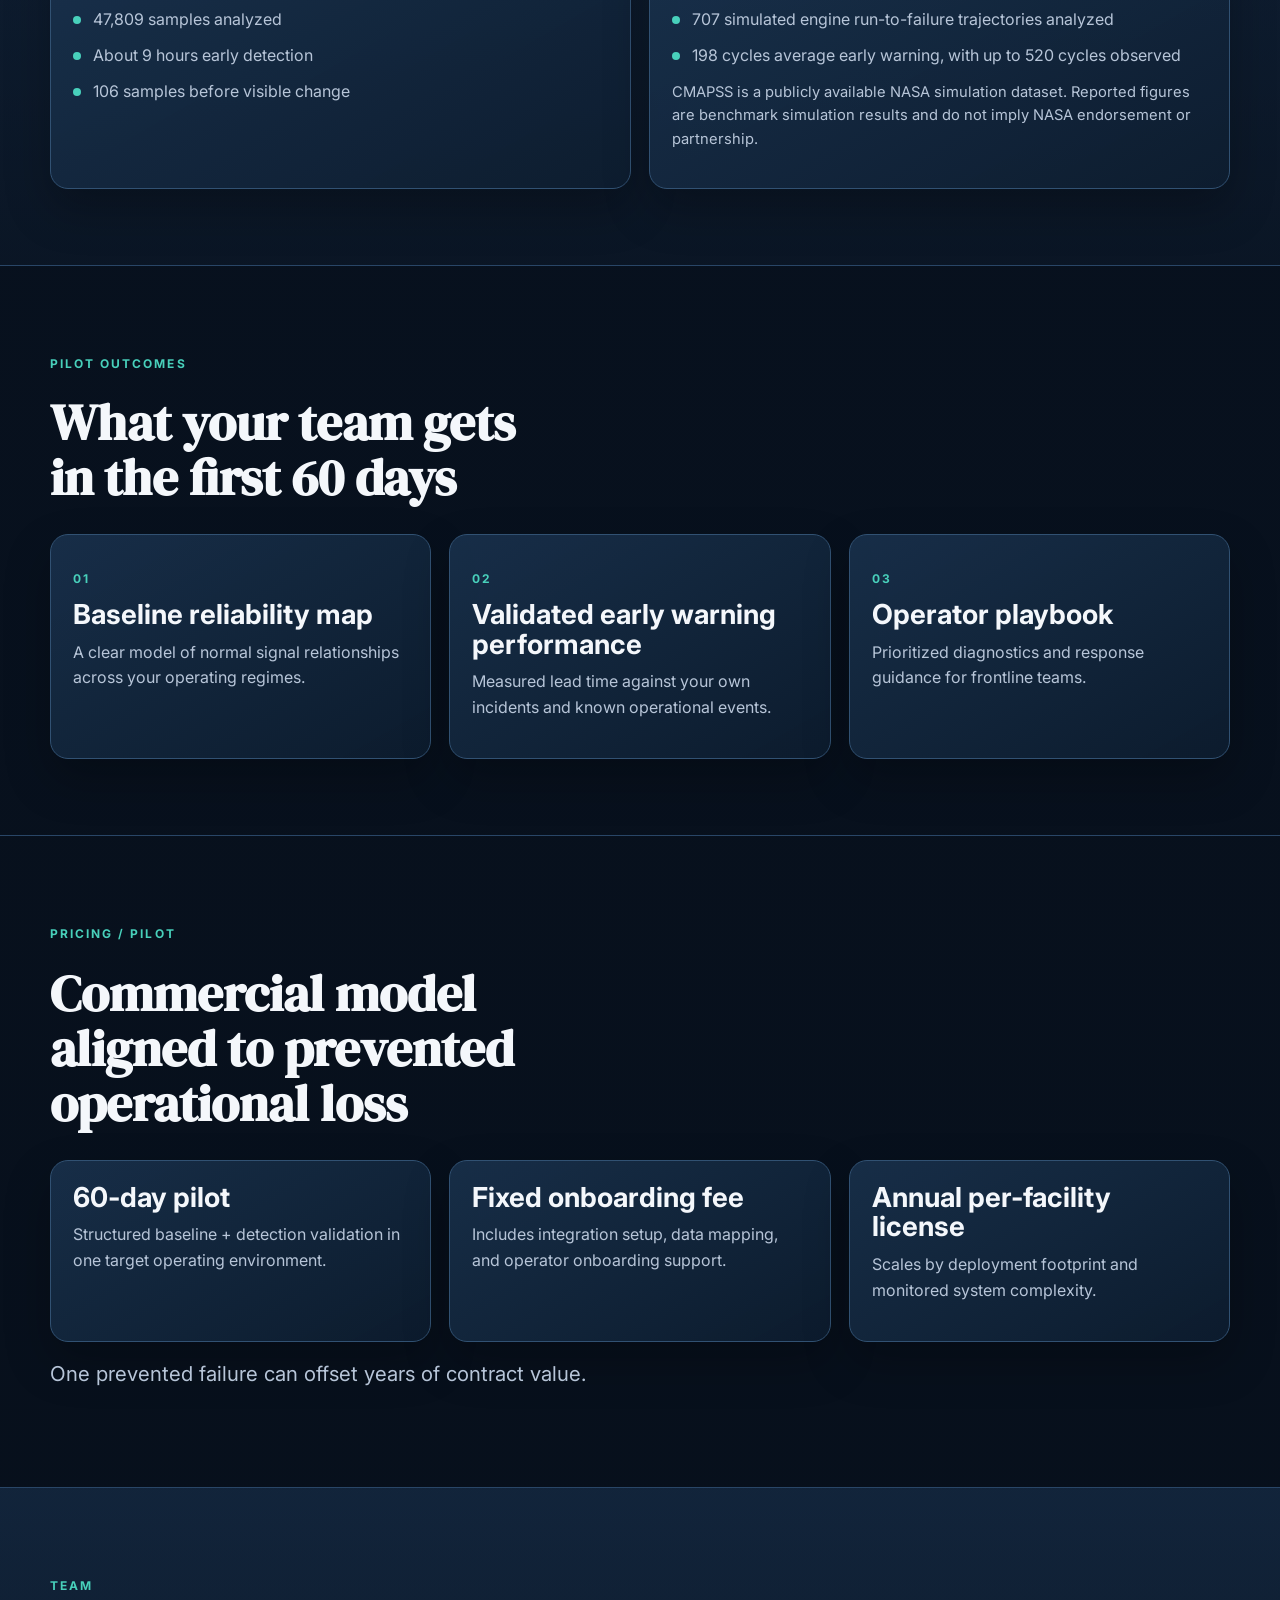
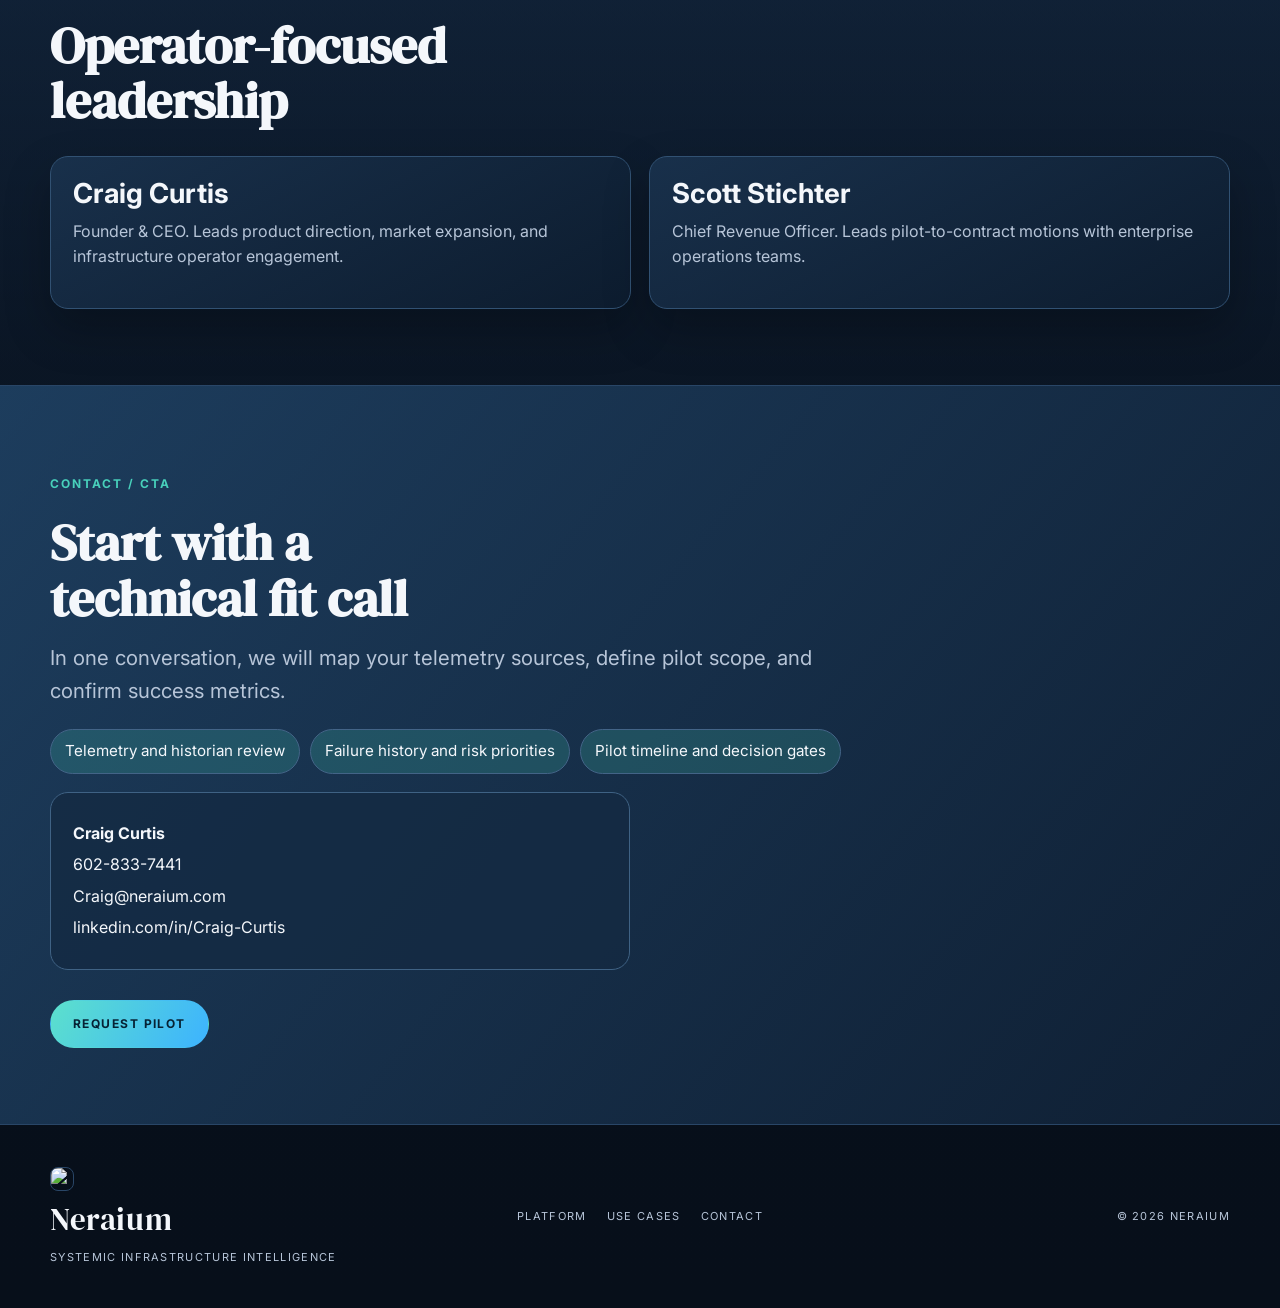
==== commit 0b192fdd: "Clarify validation metrics as simulated benchmark results" ====
--- a/index.html
+++ b/index.html
@@ -133,7 +133,7 @@
       <div class='container'>
         <div class='section-heading'>
           <p class='eyebrow'>Validation</p>
-          <h2>Observed early instability detection across real datasets</h2>
+          <h2>Observed early instability detection in simulated benchmark datasets</h2>
         </div>
         <div class='grid grid--2'>
           <article class='card'>
@@ -147,11 +147,10 @@
           <article class='card'>
             <h3>NASA CMAPSS</h3>
             <ul class='bullet-list'>
-              <li>707 engine units validated</li>
-              <li>198 cycles average early warning</li>
+              <li>707 simulated engine run-to-failure trajectories analyzed</li>
               <li>198 cycles average early warning, with up to 520 cycles observed</li>
             </ul>
-            <p class='note'>CMAPSS is a publicly available NASA dataset. Results do not imply NASA endorsement or partnership.</p>
+            <p class='note'>CMAPSS is a publicly available NASA simulation dataset. Reported figures are benchmark simulation results and do not imply NASA endorsement or partnership.</p>
           </article>
         </div>
       </div>
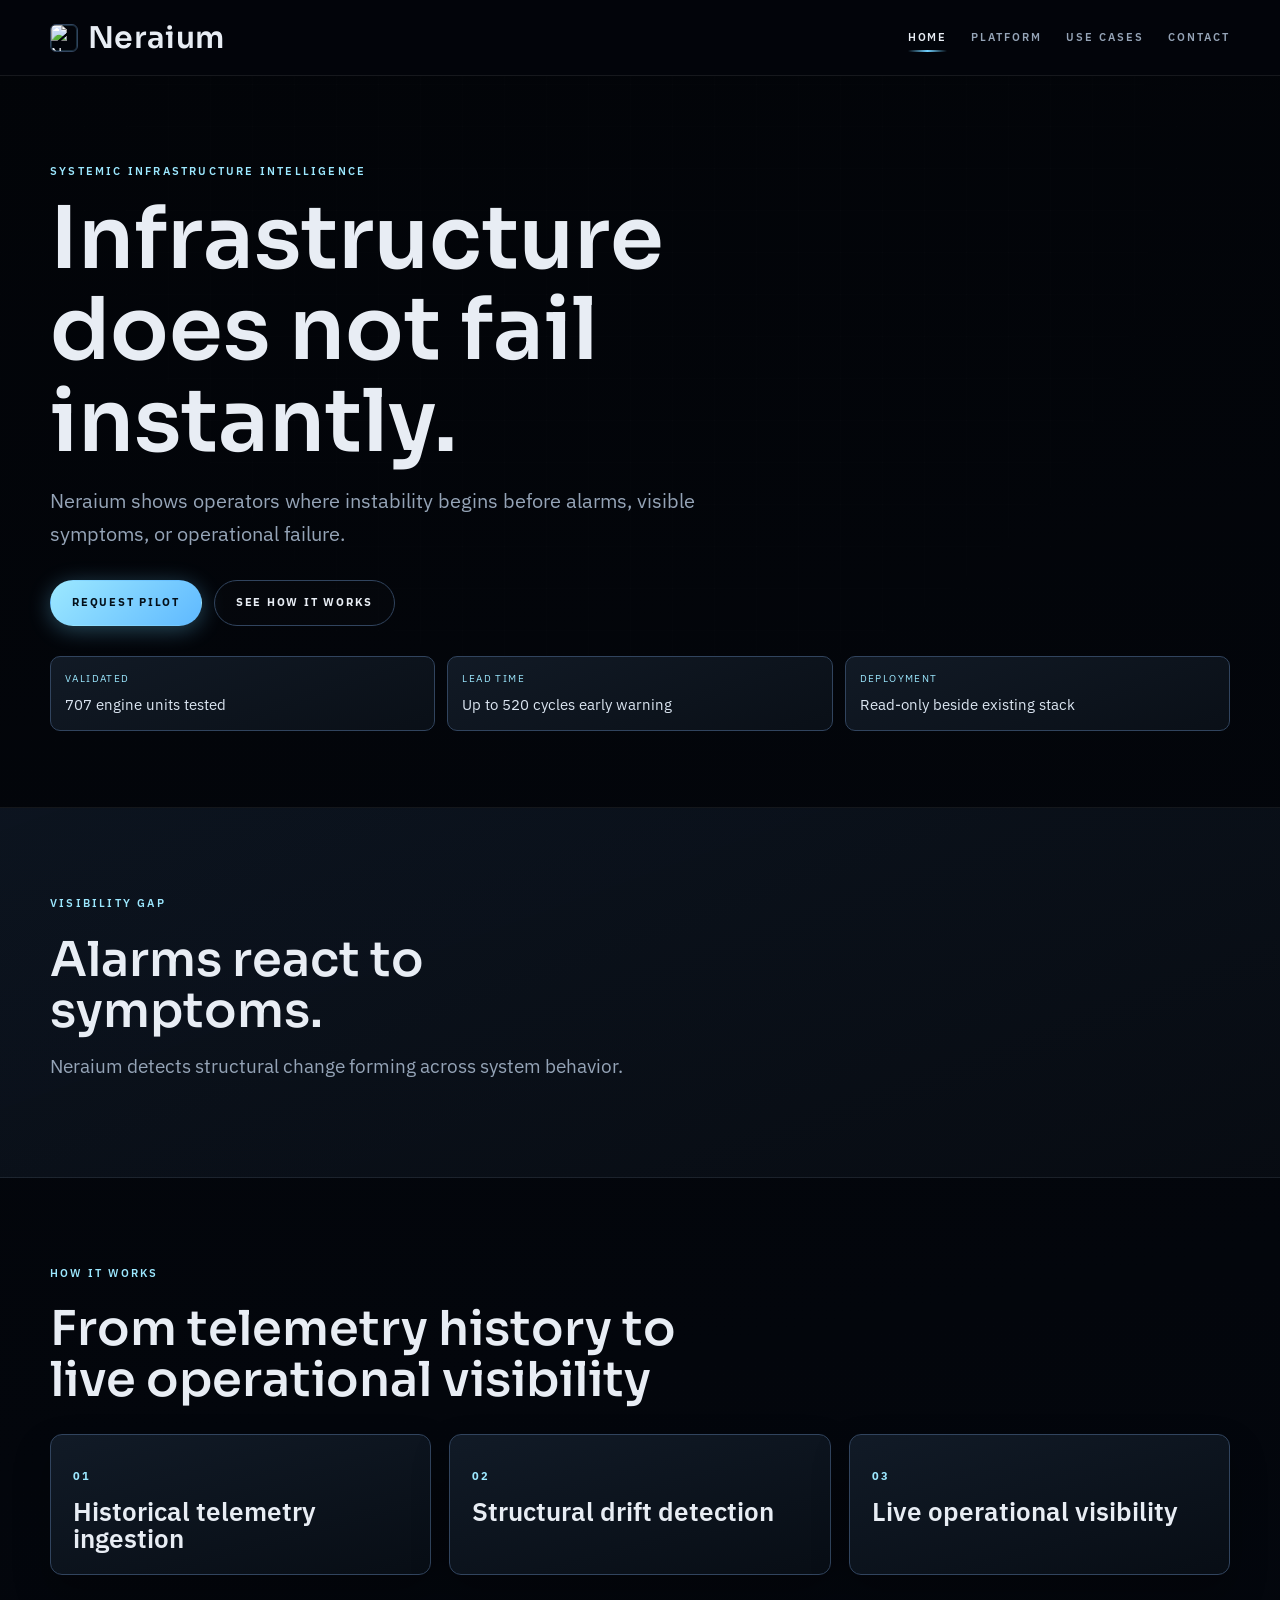
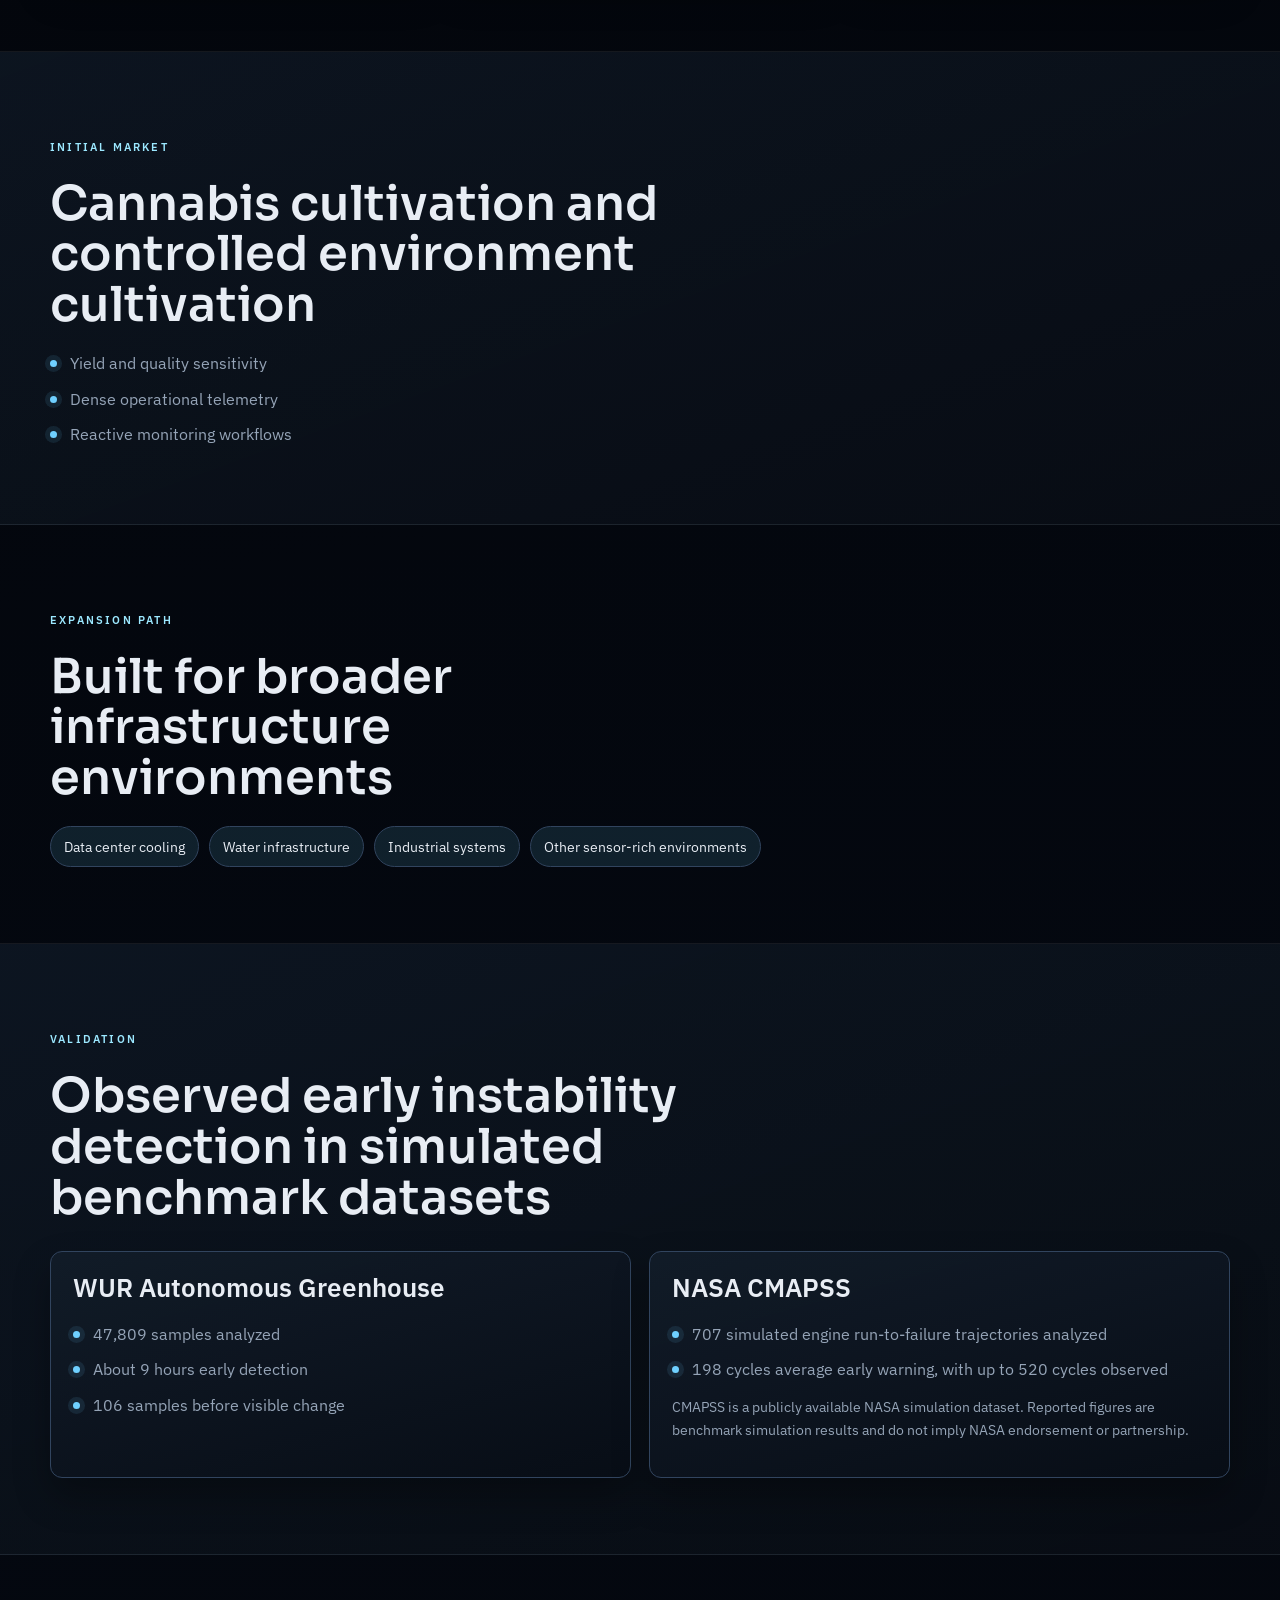
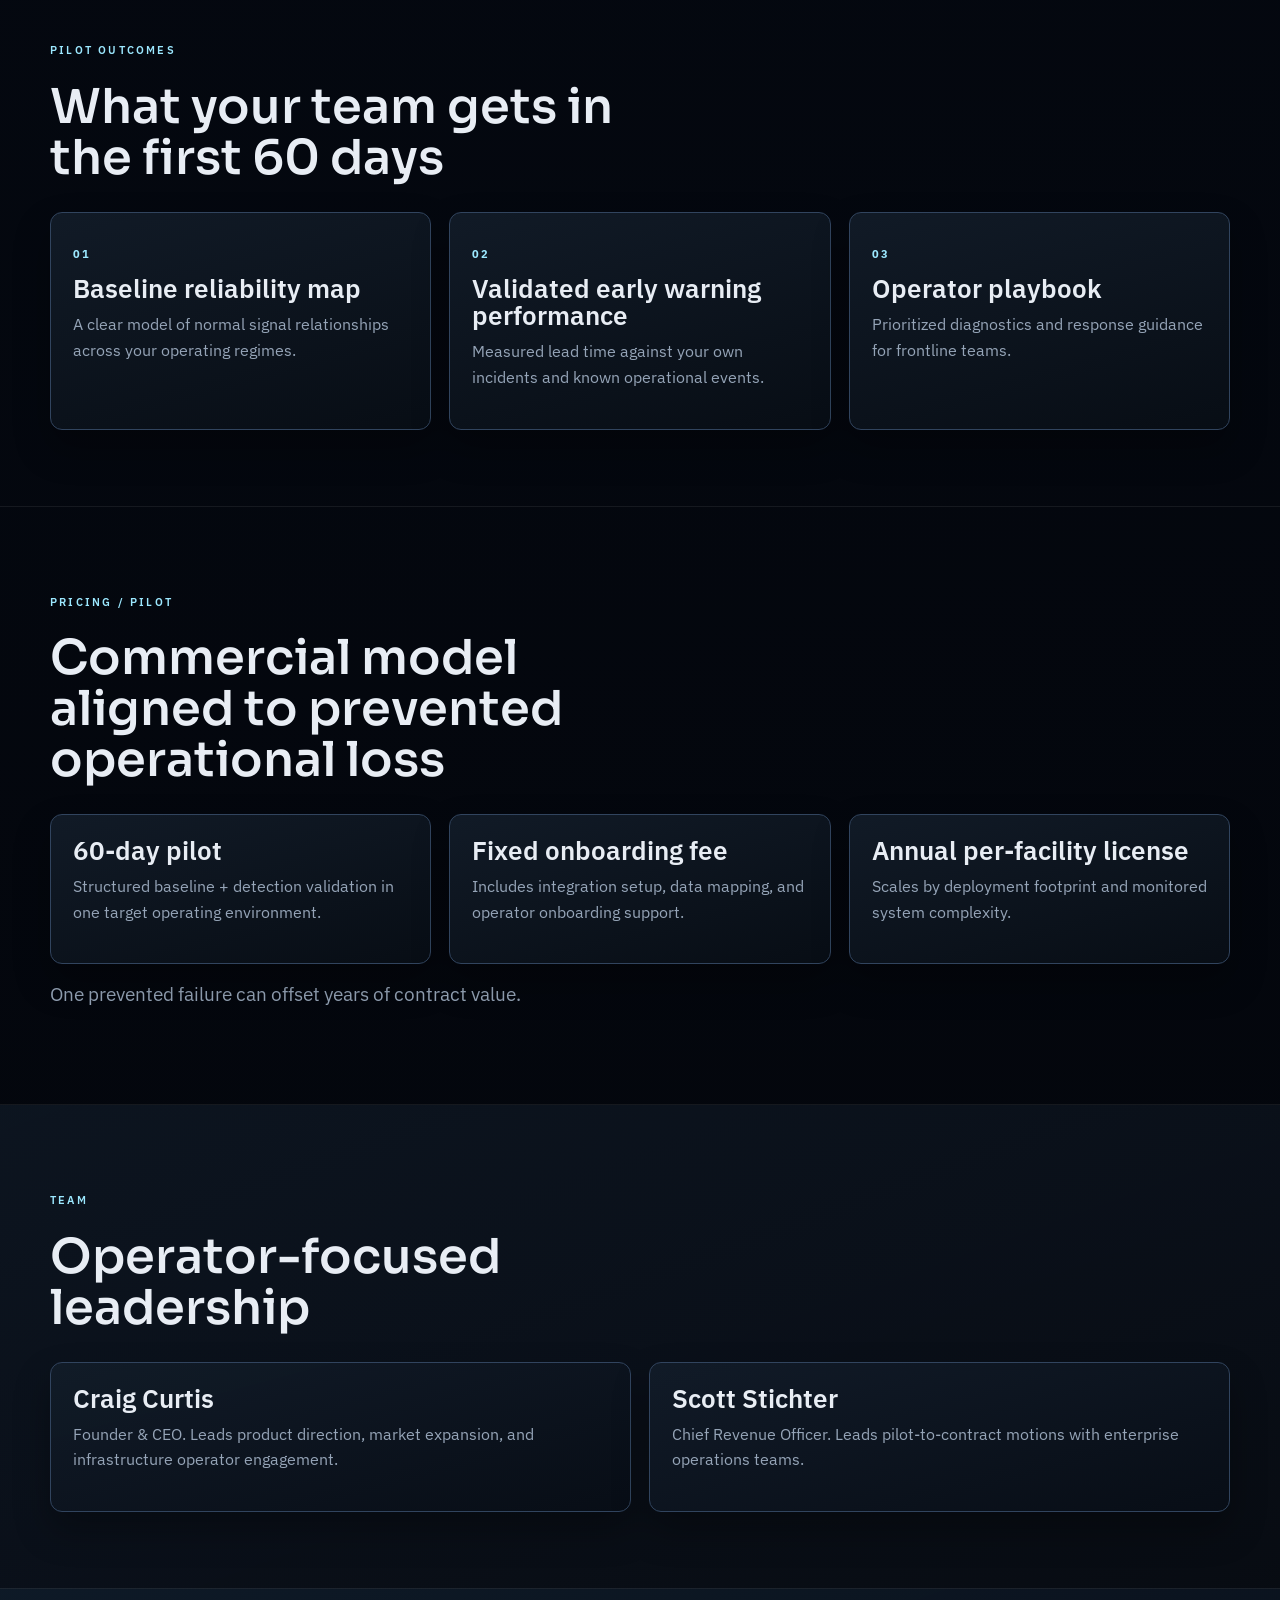
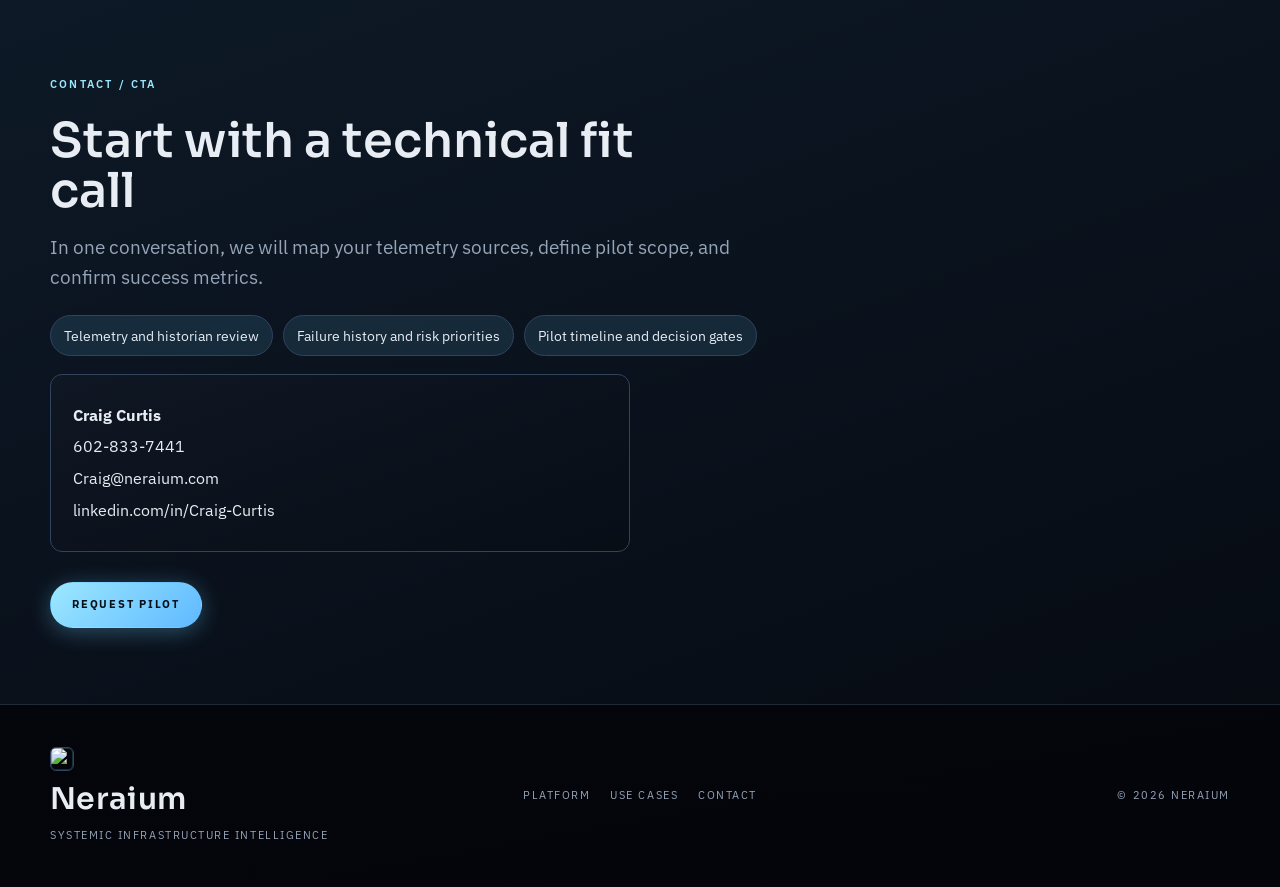
==== commit 437b2bce: "Refresh site visual system with infrastructure-tech aesthetic" ====
--- a/index.html
+++ b/index.html
@@ -20,8 +20,8 @@
   <link rel='canonical' href='https://www.neraium.com/'>
   <link rel='preconnect' href='https://fonts.googleapis.com'>
   <link rel='preconnect' href='https://fonts.gstatic.com' crossorigin>
-  <link rel='stylesheet' href='https://fonts.googleapis.com/css2?family=Inter:wght@400;500;600;700&family=DM+Serif+Display:ital@0;1&display=swap'>
-  <link rel='stylesheet' href='styles.css?v=20260519'>
+  <link rel='stylesheet' href='https://fonts.googleapis.com/css2?family=IBM+Plex+Sans:wght@400;500;600;700&family=Sora:wght@500;600;700&display=swap'>
+  <link rel='stylesheet' href='styles.css?v=20260520'>
   <link rel='manifest' href='site.webmanifest'>
 </head>
 <body>
--- a/styles.css
+++ b/styles.css
@@ -1,17 +1,19 @@
 :root {
-  --bg: #07111d;
-  --bg-soft: #101f33;
-  --surface: #12243b;
-  --surface-soft: #162d49;
-  --line: #294667;
-  --text: #f4f7fb;
-  --muted: #b7c5d8;
-  --accent: #48d0bb;
-  --accent-soft: rgba(72, 208, 187, 0.2);
-  --radius: 18px;
+  --bg: #030509;
+  --bg-elevated: #070b11;
+  --surface: #0d131c;
+  --surface-soft: #111b27;
+  --line: #202d3e;
+  --line-bright: #31445e;
+  --text: #e8edf4;
+  --muted: #95a4b7;
+  --accent: #6fd0ff;
+  --accent-strong: #9ce8ff;
+  --accent-soft: rgba(111, 208, 255, 0.12);
+  --radius: 12px;
   --header-h: 76px;
-  --font-display: "DM Serif Display", Georgia, serif;
-  --font-body: "Inter", -apple-system, BlinkMacSystemFont, "Segoe UI", sans-serif;
+  --font-display: "Sora", "Space Grotesk", "Segoe UI", sans-serif;
+  --font-body: "IBM Plex Sans", "Segoe UI", sans-serif;
 }
 
 *,
@@ -31,9 +33,9 @@
   color: var(--text);
   line-height: 1.6;
   background:
-    radial-gradient(900px 500px at 95% -10%, rgba(72, 208, 187, 0.16), transparent 55%),
-    radial-gradient(1000px 600px at -10% 110%, rgba(57, 128, 231, 0.24), transparent 60%),
-    linear-gradient(180deg, #081323 0%, #070f1a 100%);
+    radial-gradient(1200px 600px at 80% -10%, rgba(111, 208, 255, 0.13), transparent 54%),
+    radial-gradient(900px 520px at -10% 110%, rgba(144, 170, 198, 0.11), transparent 58%),
+    linear-gradient(170deg, #020408 0%, #040810 50%, #03050a 100%);
 }
 
 body::before {
@@ -41,10 +43,12 @@
   position: fixed;
   inset: 0;
   pointer-events: none;
-  background-image: linear-gradient(rgba(255, 255, 255, 0.03) 1px, transparent 1px),
-    linear-gradient(90deg, rgba(255, 255, 255, 0.03) 1px, transparent 1px);
-  background-size: 56px 56px;
-  opacity: 0.16;
+  background-image:
+    linear-gradient(rgba(255, 255, 255, 0.028) 1px, transparent 1px),
+    linear-gradient(90deg, rgba(255, 255, 255, 0.026) 1px, transparent 1px);
+  background-size: 42px 42px;
+  mask-image: radial-gradient(circle at 50% 20%, black 35%, transparent 86%);
+  opacity: 0.42;
 }
 
 img {
@@ -64,7 +68,9 @@
 }
 
 a:focus-visible,
-button:focus-visible {
+button:focus-visible,
+input:focus-visible,
+textarea:focus-visible {
   outline: 2px solid var(--accent);
   outline-offset: 2px;
 }
@@ -77,7 +83,7 @@
   padding: 10px 14px;
   border-radius: 999px;
   background: var(--accent);
-  color: #08201b;
+  color: #081320;
   font-weight: 700;
 }
 
@@ -95,9 +101,9 @@
   top: 0;
   z-index: 100;
   height: var(--header-h);
-  border-bottom: 1px solid var(--line);
-  background: rgba(8, 19, 35, 0.84);
-  backdrop-filter: blur(14px);
+  border-bottom: 1px solid rgba(255, 255, 255, 0.08);
+  background: rgba(3, 6, 11, 0.82);
+  backdrop-filter: blur(16px);
 }
 
 .site-header__inner {
@@ -115,14 +121,16 @@
 }
 
 .brand-mark {
-  border-radius: 8px;
-  border: 1px solid var(--line);
+  border-radius: 6px;
+  border: 1px solid var(--line-bright);
+  box-shadow: 0 0 0 1px rgba(111, 208, 255, 0.2) inset;
 }
 
 .brand-text {
   font-family: var(--font-display);
-  font-size: 31px;
-  letter-spacing: 0.02em;
+  font-size: 30px;
+  letter-spacing: 0.01em;
+  font-weight: 600;
 }
 
 .nav {
@@ -133,10 +141,10 @@
 
 .nav-link {
   position: relative;
-  font-size: 12px;
+  font-size: 11px;
   font-weight: 600;
   text-transform: uppercase;
-  letter-spacing: 0.14em;
+  letter-spacing: 0.18em;
   color: var(--muted);
   padding: 6px 0;
 }
@@ -150,8 +158,8 @@
   height: 2px;
   transform: scaleX(0);
   transform-origin: center;
-  transition: transform 0.2s ease;
-  background: var(--accent);
+  transition: transform 0.22s ease;
+  background: linear-gradient(90deg, transparent, var(--accent), transparent);
 }
 
 .nav-link:hover,
@@ -184,48 +192,51 @@
   min-height: calc(80svh - var(--header-h));
   display: flex;
   align-items: center;
-  padding: 94px 0 82px;
+  padding: 96px 0 86px;
 }
 
 .page-hero {
   min-height: auto;
-  border-bottom: 1px solid var(--line);
+  border-bottom: 1px solid rgba(255, 255, 255, 0.08);
 }
 
 .eyebrow {
   display: inline-block;
   margin-bottom: 12px;
-  font-size: 12px;
-  font-weight: 700;
+  font-size: 11px;
+  font-weight: 600;
   text-transform: uppercase;
-  letter-spacing: 0.17em;
-  color: var(--accent);
+  letter-spacing: 0.2em;
+  color: var(--accent-strong);
 }
 
 h1,
 h2,
 h3 {
   margin: 0;
-  line-height: 1.08;
+  line-height: 1.06;
   color: var(--text);
 }
 
 h1,
 .page-hero__title {
   font-family: var(--font-display);
-  font-size: clamp(3rem, 8.3vw, 5.8rem);
+  font-size: clamp(2.9rem, 7.9vw, 5.4rem);
+  font-weight: 600;
   max-width: 12ch;
 }
 
 h2 {
   margin-top: 10px;
   font-family: var(--font-display);
-  font-size: clamp(2rem, 4.8vw, 3.2rem);
+  font-size: clamp(1.9rem, 4.2vw, 3rem);
+  font-weight: 560;
   max-width: 18ch;
 }
 
 h3 {
-  font-size: clamp(1.2rem, 2.8vw, 1.72rem);
+  font-size: clamp(1.1rem, 2.5vw, 1.6rem);
+  font-weight: 600;
 }
 
 .lead,
@@ -233,14 +244,14 @@
   margin-top: 18px;
   max-width: 62ch;
   color: var(--muted);
-  font-size: clamp(1.1rem, 2vw, 1.38rem);
+  font-size: clamp(1.04rem, 1.9vw, 1.26rem);
 }
 
 .copy-large {
   margin-top: 16px;
   max-width: 64ch;
   color: var(--muted);
-  font-size: clamp(1.06rem, 1.8vw, 1.28rem);
+  font-size: clamp(1rem, 1.6vw, 1.16rem);
 }
 
 .copy {
@@ -251,12 +262,12 @@
 .section,
 .editorial {
   padding: 76px 0;
-  border-bottom: 1px solid var(--line);
+  border-bottom: 1px solid rgba(255, 255, 255, 0.07);
 }
 
 .section--band,
 .editorial--dark {
-  background: linear-gradient(180deg, rgba(30, 60, 95, 0.46), rgba(13, 26, 43, 0.54));
+  background: linear-gradient(160deg, rgba(15, 25, 38, 0.75), rgba(8, 13, 20, 0.82));
 }
 
 .section-heading,
@@ -272,17 +283,17 @@
 }
 
 .trust-strip {
-  margin-top: 28px;
+  margin-top: 30px;
   display: grid;
   grid-template-columns: repeat(3, minmax(0, 1fr));
   gap: 12px;
 }
 
 .trust-item {
-  border: 1px solid #3a6286;
-  border-radius: 14px;
-  padding: 12px 14px;
-  background: rgba(17, 39, 62, 0.72);
+  border: 1px solid var(--line-bright);
+  border-radius: 10px;
+  padding: 14px;
+  background: linear-gradient(160deg, rgba(18, 27, 39, 0.96), rgba(10, 16, 24, 0.96));
 }
 
 .trust-item__kicker {
@@ -290,44 +301,45 @@
   font-size: 10px;
   text-transform: uppercase;
   letter-spacing: 0.14em;
-  color: var(--accent);
+  color: var(--accent-strong);
 }
 
 .trust-item__value {
   display: block;
   margin-top: 5px;
-  font-size: 0.96rem;
-  color: #dce8f4;
+  font-size: 0.95rem;
+  color: #dbe5f1;
 }
 
 .button {
   display: inline-flex;
   align-items: center;
   justify-content: center;
-  min-height: 48px;
-  padding: 12px 22px;
+  min-height: 46px;
+  padding: 11px 21px;
   border-radius: 999px;
   border: 1px solid transparent;
-  font-size: 12px;
+  font-size: 11px;
   font-weight: 700;
-  letter-spacing: 0.12em;
+  letter-spacing: 0.16em;
   text-transform: uppercase;
   transition: transform 0.2s ease, filter 0.2s ease, border-color 0.2s ease;
 }
 
 .button:hover {
   transform: translateY(-1px);
-  filter: brightness(1.06);
+  filter: brightness(1.1);
 }
 
 .button--primary {
-  background: linear-gradient(120deg, #5ce0cc, #3db3ff);
-  color: #062234;
+  background: linear-gradient(135deg, #9ce8ff, #5fb9ff);
+  color: #04101a;
+  box-shadow: 0 4px 22px rgba(111, 208, 255, 0.33);
 }
 
 .button--ghost {
-  border-color: #436487;
-  background: rgba(255, 255, 255, 0.02);
+  border-color: var(--line-bright);
+  background: rgba(255, 255, 255, 0.01);
 }
 
 .grid,
@@ -349,25 +361,34 @@
 .card,
 .platform-card {
   padding: 22px;
-  border: 1px solid #315172;
+  border: 1px solid var(--line-bright);
   border-radius: var(--radius);
-  background: linear-gradient(150deg, rgba(27, 53, 82, 0.8), rgba(13, 29, 48, 0.85));
-  box-shadow: 0 20px 45px rgba(0, 0, 0, 0.25);
+  background:
+    linear-gradient(165deg, rgba(18, 28, 41, 0.94), rgba(8, 14, 22, 0.95));
+  box-shadow: 0 18px 36px rgba(0, 0, 0, 0.3);
+  transition: transform 0.25s ease, border-color 0.25s ease, box-shadow 0.25s ease;
+}
+
+.card:hover,
+.platform-card:hover {
+  transform: translateY(-3px);
+  border-color: #4973a0;
+  box-shadow: 0 24px 40px rgba(0, 0, 0, 0.4);
 }
 
 .step,
 .platform-card__number {
   display: inline-block;
   margin-bottom: 12px;
-  color: var(--accent);
-  font-size: 12px;
-  letter-spacing: 0.16em;
+  color: var(--accent-strong);
+  font-size: 11px;
+  letter-spacing: 0.18em;
   font-weight: 700;
   text-transform: uppercase;
 }
 
 .platform-card__label {
-  font-size: 1.16rem;
+  font-size: 1.08rem;
   font-weight: 600;
 }
 
@@ -393,10 +414,11 @@
   position: absolute;
   top: 9px;
   left: 0;
-  width: 8px;
-  height: 8px;
+  width: 7px;
+  height: 7px;
   border-radius: 50%;
   background: var(--accent);
+  box-shadow: 0 0 0 5px rgba(111, 208, 255, 0.1);
 }
 
 .chip-row {
@@ -407,18 +429,18 @@
 }
 
 .chip {
-  padding: 9px 14px;
+  padding: 8px 13px;
   border-radius: 999px;
-  border: 1px solid #436487;
+  border: 1px solid var(--line-bright);
   background: var(--accent-soft);
-  font-size: 0.95rem;
+  font-size: 0.9rem;
 }
 
 .note,
 .media-caption {
   margin-top: 12px;
   color: var(--muted);
-  font-size: 0.92rem;
+  font-size: 0.9rem;
 }
 
 .editorial__grid {
@@ -436,7 +458,8 @@
   margin-top: 16px;
   overflow: hidden;
   border-radius: var(--radius);
-  border: 1px solid #406586;
+  border: 1px solid var(--line-bright);
+  background: #060b12;
 }
 
 .media-frame img {
@@ -447,9 +470,9 @@
 .finding-example,
 .founder-block {
   margin-top: 18px;
-  border: 1px solid #3f6284;
+  border: 1px solid var(--line-bright);
   border-radius: var(--radius);
-  background: rgba(20, 41, 66, 0.78);
+  background: linear-gradient(160deg, rgba(16, 24, 36, 0.96), rgba(8, 14, 22, 0.95));
 }
 
 .contact-block {
@@ -470,7 +493,7 @@
 .finding-example__header,
 .finding-example__section {
   padding-bottom: 12px;
-  border-bottom: 1px solid #375879;
+  border-bottom: 1px solid rgba(255, 255, 255, 0.08);
 }
 
 .finding-example__section:last-child {
@@ -483,7 +506,7 @@
   font-size: 11px;
   text-transform: uppercase;
   letter-spacing: 0.14em;
-  color: var(--accent);
+  color: var(--accent-strong);
   margin-bottom: 4px;
 }
 
@@ -497,7 +520,7 @@
 .finding-example__note {
   margin-top: 4px;
   color: var(--muted);
-  font-size: 0.9rem;
+  font-size: 0.88rem;
 }
 
 .micro-cta {
@@ -537,8 +560,8 @@
 .cta-final,
 .cta-band {
   padding: 76px 0;
-  border-bottom: 1px solid var(--line);
-  background: linear-gradient(130deg, rgba(38, 80, 121, 0.7), rgba(16, 33, 54, 0.9));
+  border-bottom: 1px solid rgba(255, 255, 255, 0.08);
+  background: linear-gradient(160deg, rgba(15, 27, 42, 0.9), rgba(7, 12, 19, 0.95));
 }
 
 .cta-band__inner {
@@ -553,7 +576,8 @@
   margin: 0;
   max-width: 26ch;
   font-family: var(--font-display);
-  font-size: clamp(1.7rem, 3vw, 2.3rem);
+  font-size: clamp(1.6rem, 2.6vw, 2.1rem);
+  font-weight: 580;
 }
 
 .footer {
@@ -583,7 +607,7 @@
 .footer__copy {
   font-size: 11px;
   text-transform: uppercase;
-  letter-spacing: 0.12em;
+  letter-spacing: 0.14em;
   color: var(--muted);
 }
 
@@ -606,17 +630,17 @@
 
 .contact-form,
 .qualification-card {
-  border: 1px solid #3f6284;
+  border: 1px solid var(--line-bright);
   border-radius: var(--radius);
-  background: rgba(20, 41, 66, 0.78);
+  background: linear-gradient(160deg, rgba(14, 22, 33, 0.96), rgba(8, 14, 22, 0.95));
   padding: 20px;
 }
 
 .contact-form label {
   display: block;
   margin: 10px 0 6px;
-  font-size: 0.87rem;
-  letter-spacing: 0.04em;
+  font-size: 0.85rem;
+  letter-spacing: 0.05em;
   color: #d4e2f3;
 }
 
@@ -631,9 +655,9 @@
 .contact-form input,
 .contact-form textarea {
   width: 100%;
-  border: 1px solid #4a7095;
-  border-radius: 12px;
-  background: rgba(8, 19, 35, 0.7);
+  border: 1px solid #3d5878;
+  border-radius: 10px;
+  background: rgba(5, 11, 18, 0.76);
   color: var(--text);
   font: inherit;
   padding: 11px 12px;
@@ -644,18 +668,19 @@
   min-height: 112px;
 }
 
-.contact-form input::placeholder {
-  color: #8fa8c6;
+.contact-form input::placeholder,
+.contact-form textarea::placeholder {
+  color: #7d95b0;
 }
 
 .form-feedback {
   margin-top: 14px;
-  border-radius: 12px;
+  border-radius: 10px;
   padding: 12px 14px;
-  background: rgba(9, 23, 39, 0.72);
-  border: 1px solid #496f95;
+  background: rgba(7, 14, 23, 0.75);
+  border: 1px solid #3d5878;
   color: #d8e8f7;
-  font-size: 0.95rem;
+  font-size: 0.92rem;
 }
 
 .form-feedback a {
@@ -663,7 +688,48 @@
 }
 
 .qualification-card h3 {
-  font-size: 1.32rem;
+  font-size: 1.26rem;
+}
+
+@media (prefers-reduced-motion: no-preference) {
+  .hero > .container,
+  .page-hero > .container,
+  .section > .container,
+  .editorial > .container,
+  .cta-final > .container,
+  .cta-band > .container {
+    animation: fade-up 0.55s ease both;
+  }
+
+  .grid .card,
+  .platform-grid .platform-card,
+  .trust-strip .trust-item {
+    animation: fade-up 0.5s ease both;
+  }
+
+  .grid .card:nth-child(2),
+  .platform-grid .platform-card:nth-child(2),
+  .trust-strip .trust-item:nth-child(2) {
+    animation-delay: 0.08s;
+  }
+
+  .grid .card:nth-child(3),
+  .platform-grid .platform-card:nth-child(3),
+  .trust-strip .trust-item:nth-child(3) {
+    animation-delay: 0.14s;
+  }
+}
+
+@keyframes fade-up {
+  from {
+    opacity: 0;
+    transform: translateY(14px);
+  }
+
+  to {
+    opacity: 1;
+    transform: translateY(0);
+  }
 }
 
 @media (max-width: 980px) {
@@ -699,8 +765,8 @@
     right: 0;
     flex-direction: column;
     gap: 0;
-    border-bottom: 1px solid var(--line);
-    background: #0b1a2d;
+    border-bottom: 1px solid rgba(255, 255, 255, 0.1);
+    background: #080d15;
     padding: 10px 18px;
   }
 
@@ -711,7 +777,7 @@
   .nav-link {
     width: 100%;
     padding: 12px 0;
-    border-bottom: 1px solid var(--line);
+    border-bottom: 1px solid rgba(255, 255, 255, 0.08);
   }
 
   .button {
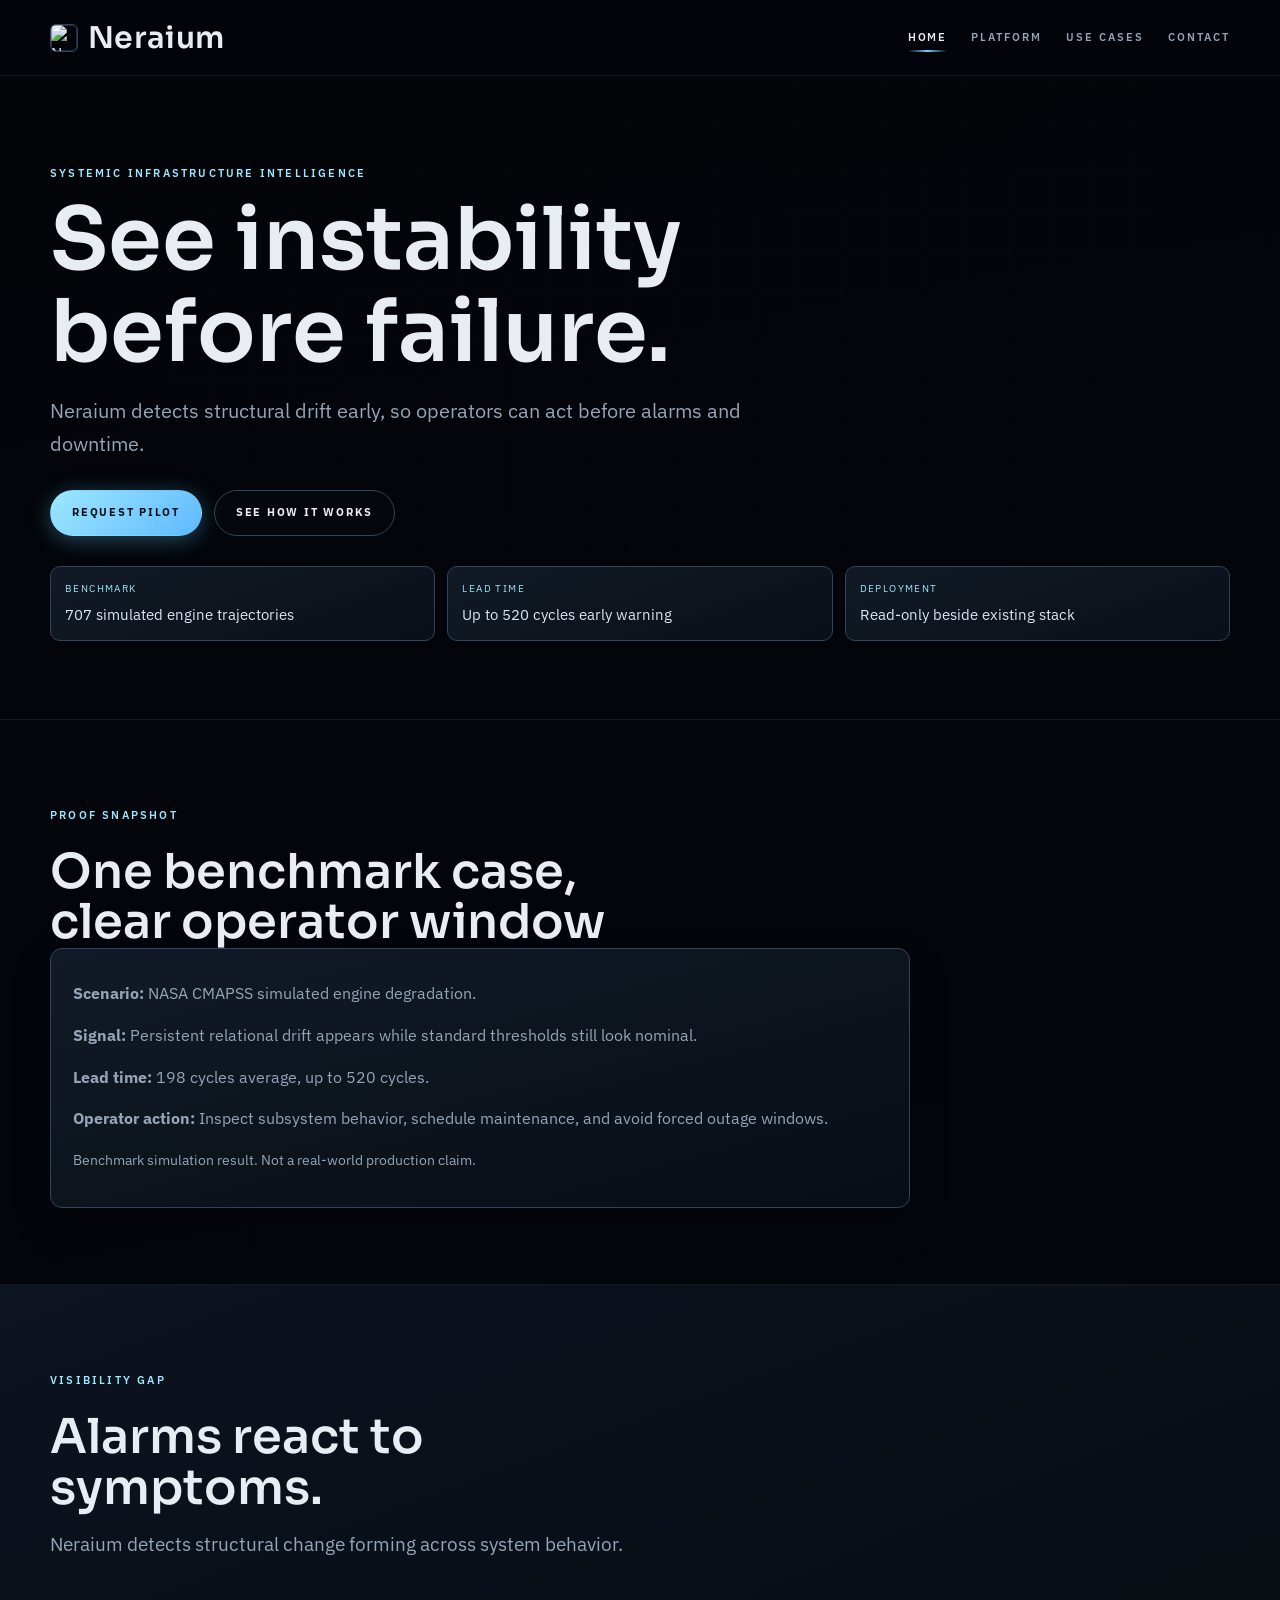
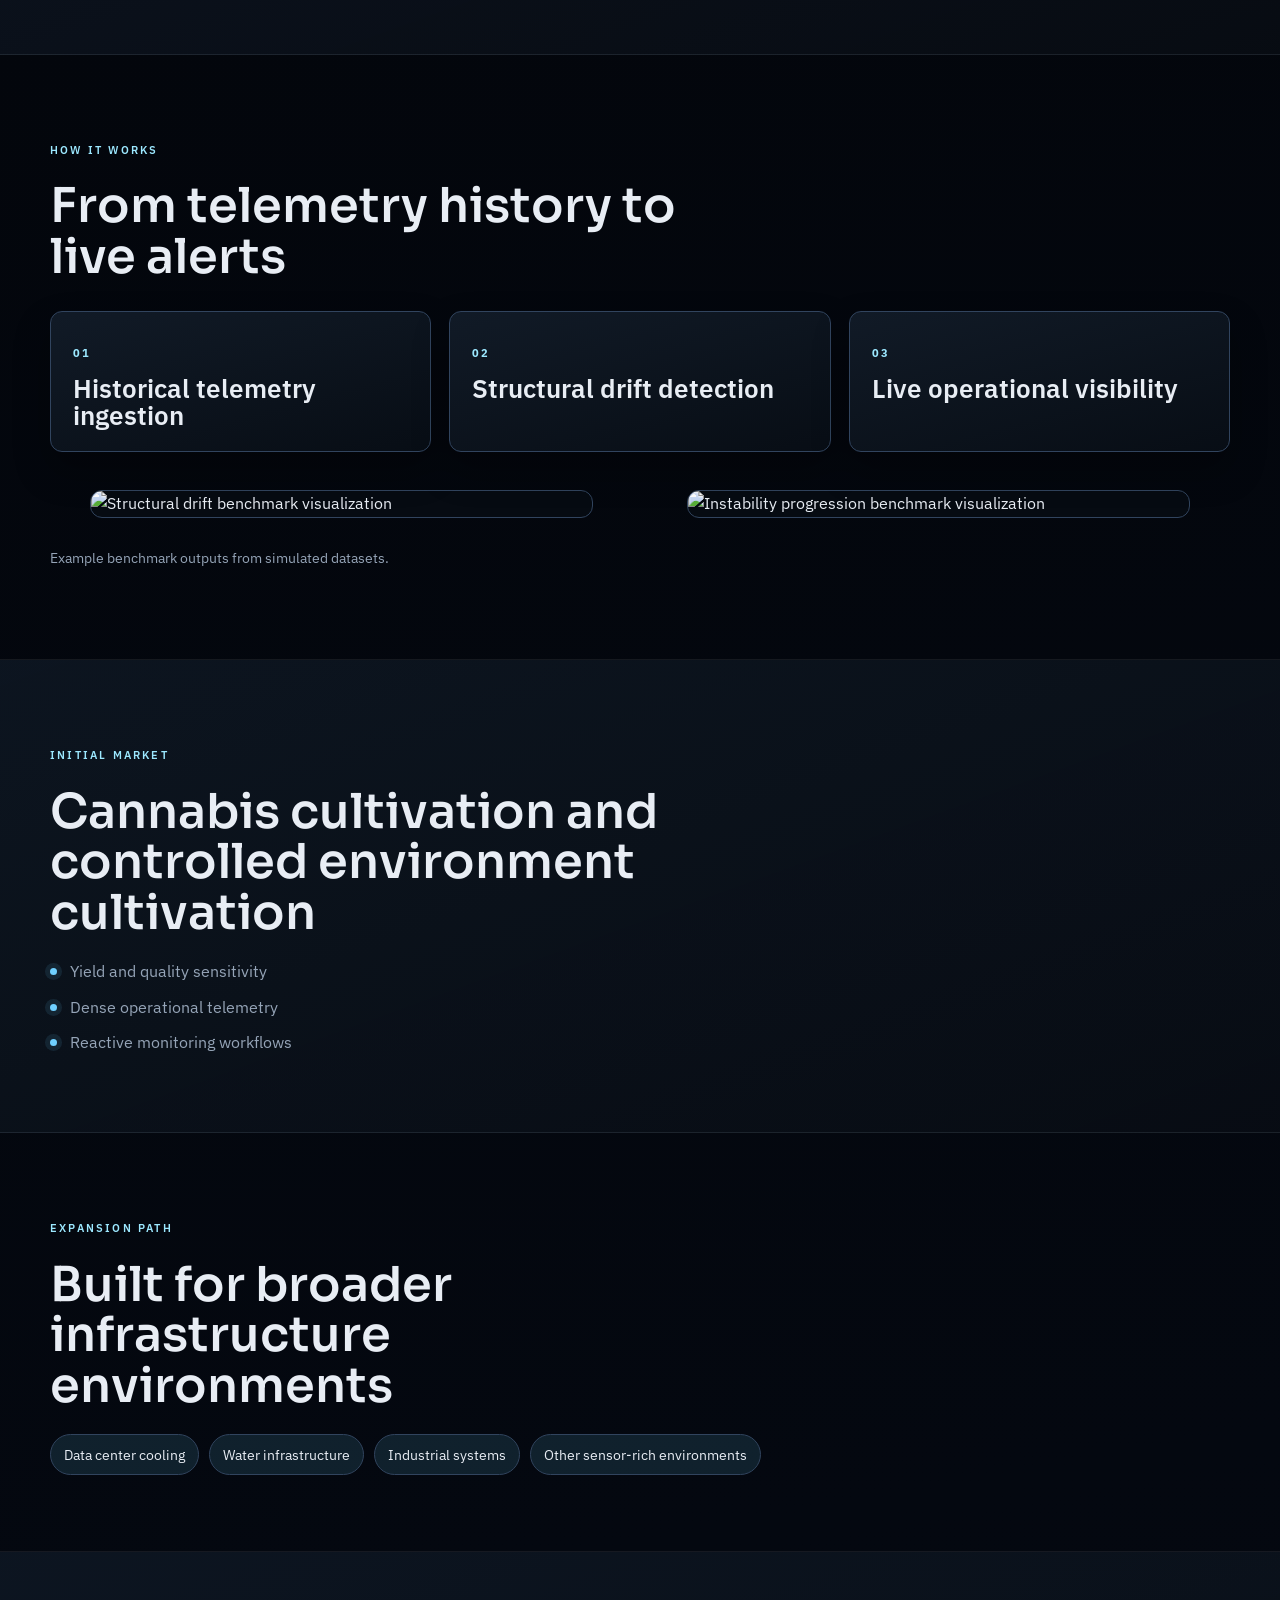
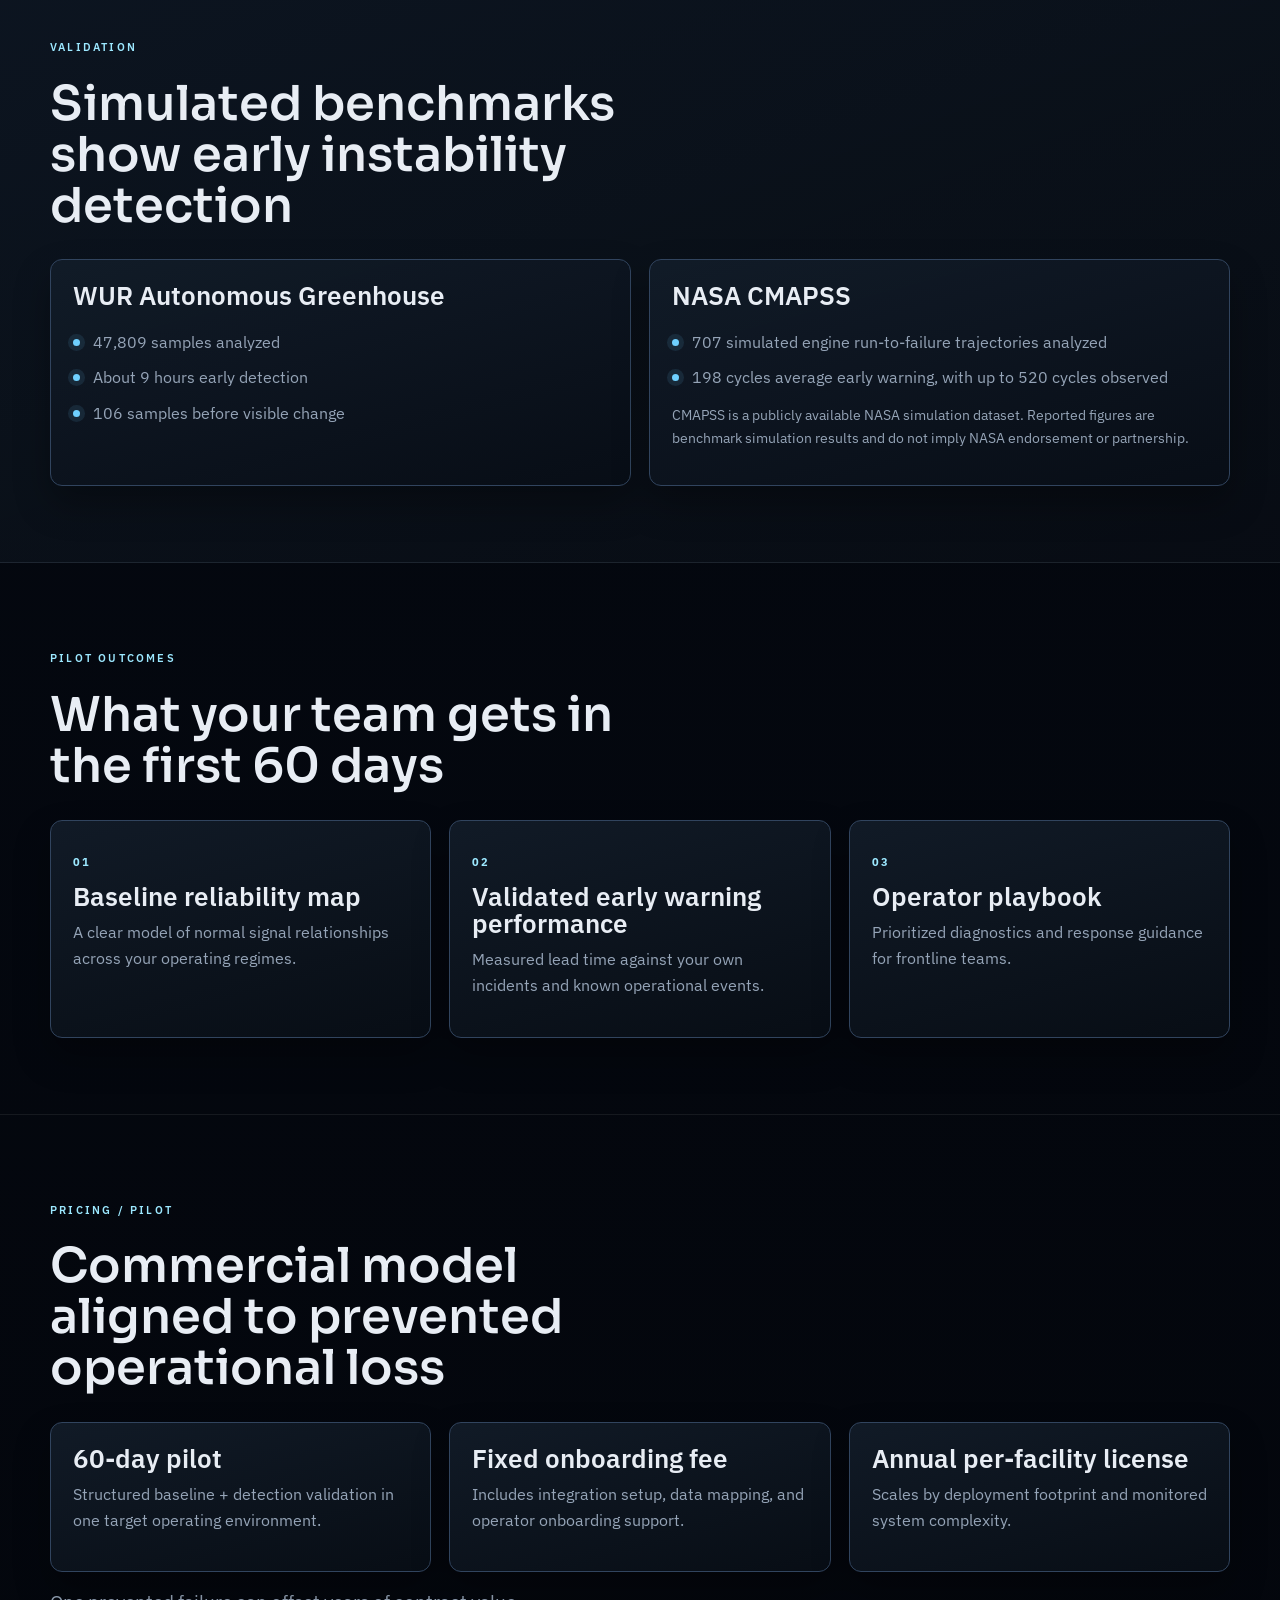
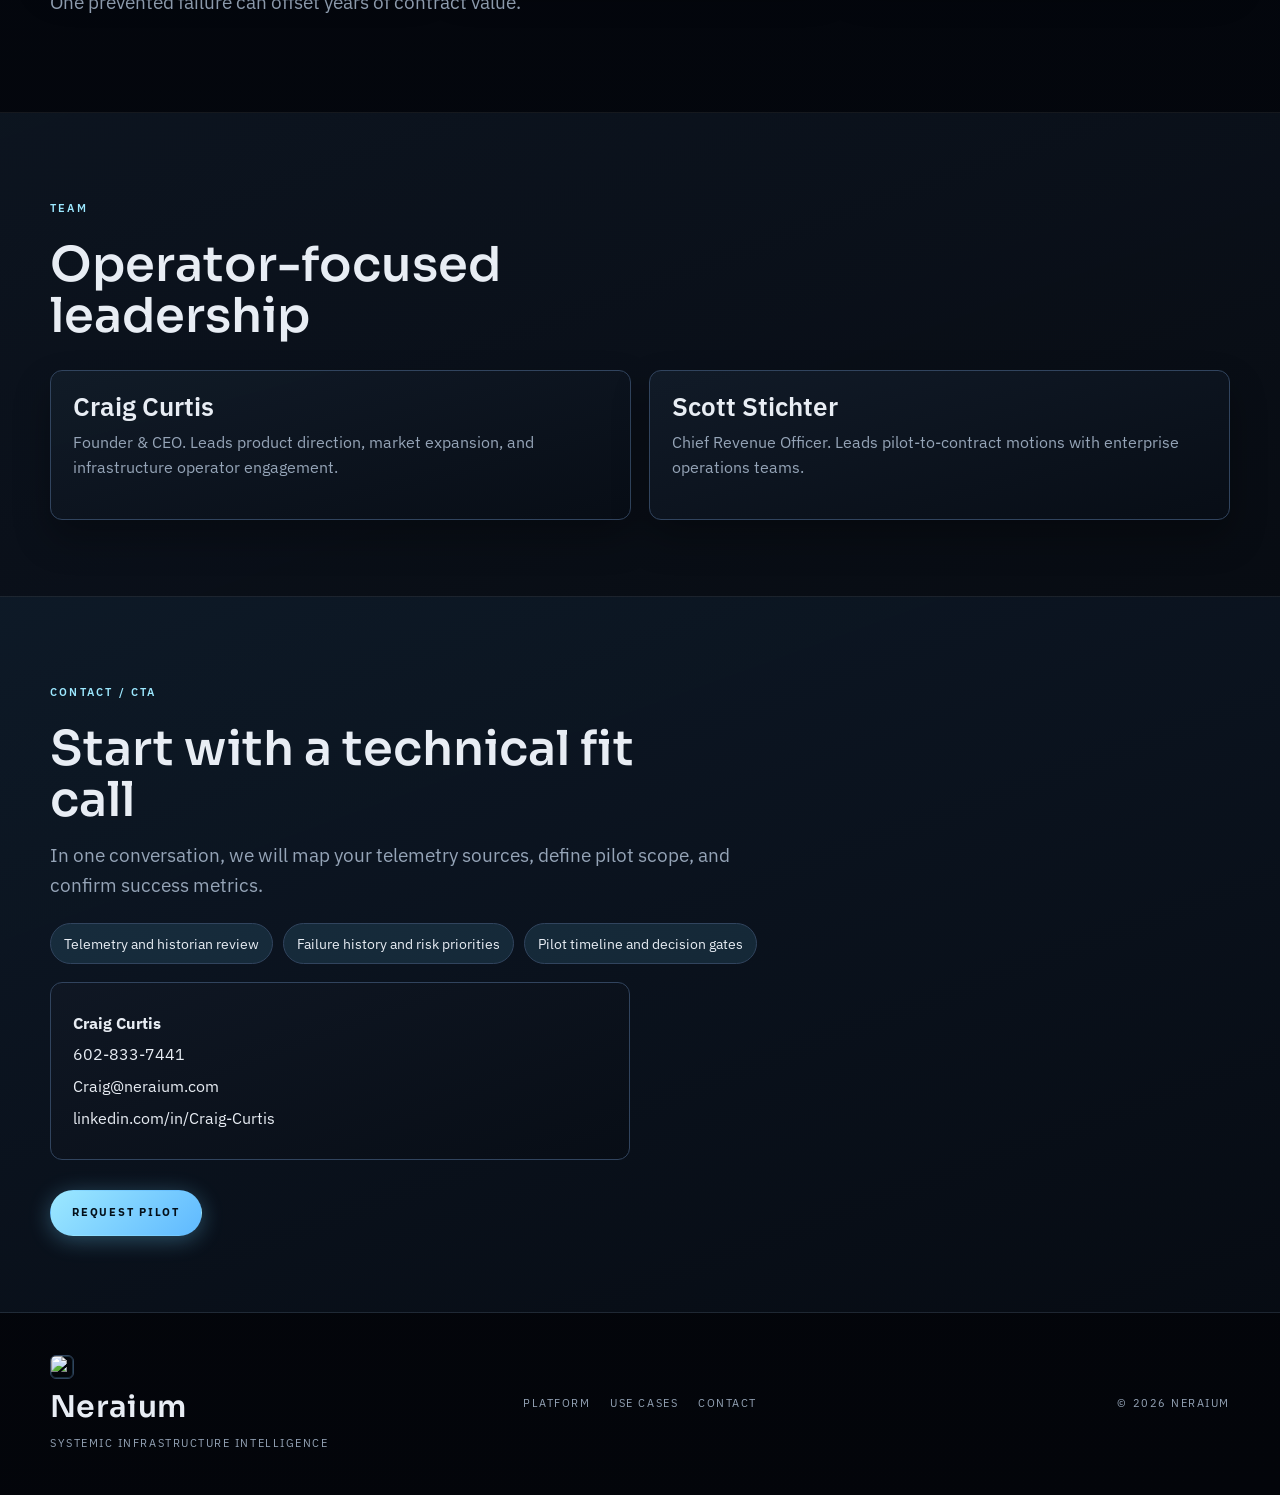
==== commit 271aa654: "Strengthen homepage proof, copy, and benchmark visuals" ====
--- a/index.html
+++ b/index.html
@@ -21,7 +21,7 @@
   <link rel='preconnect' href='https://fonts.googleapis.com'>
   <link rel='preconnect' href='https://fonts.gstatic.com' crossorigin>
   <link rel='stylesheet' href='https://fonts.googleapis.com/css2?family=IBM+Plex+Sans:wght@400;500;600;700&family=Sora:wght@500;600;700&display=swap'>
-  <link rel='stylesheet' href='styles.css?v=20260520'>
+  <link rel='stylesheet' href='styles.css?v=20260521'>
   <link rel='manifest' href='site.webmanifest'>
 </head>
 <body>
@@ -53,20 +53,36 @@
     <section class='hero section'>
       <div class='container'>
         <p class='eyebrow'>Systemic Infrastructure Intelligence</p>
-        <h1>Infrastructure does not fail instantly.</h1>
-        <p class='lead'>Neraium shows operators where instability begins before alarms, visible symptoms, or operational failure.</p>
+        <h1>See instability before failure.</h1>
+        <p class='lead'>Neraium detects structural drift early, so operators can act before alarms and downtime.</p>
         <div class='button-row'>
           <a class='button button--primary' href='contact.html'>Request Pilot</a>
           <a class='button button--ghost' href='#how-it-works'>See How It Works</a>
         </div>
         <div class='trust-strip' aria-label='Proof points'>
-          <div class='trust-item'><span class='trust-item__kicker'>Validated</span><span class='trust-item__value'>707 engine units tested</span></div>
+          <div class='trust-item'><span class='trust-item__kicker'>Benchmark</span><span class='trust-item__value'>707 simulated engine trajectories</span></div>
           <div class='trust-item'><span class='trust-item__kicker'>Lead time</span><span class='trust-item__value'>Up to 520 cycles early warning</span></div>
           <div class='trust-item'><span class='trust-item__kicker'>Deployment</span><span class='trust-item__value'>Read-only beside existing stack</span></div>
         </div>
       </div>
     </section>
 
+    <section class='section'>
+      <div class='container'>
+        <div class='section-heading'>
+          <p class='eyebrow'>Proof Snapshot</p>
+          <h2>One benchmark case, clear operator window</h2>
+        </div>
+        <div class='card proof-panel'>
+          <p class='copy'><strong>Scenario:</strong> NASA CMAPSS simulated engine degradation.</p>
+          <p class='copy'><strong>Signal:</strong> Persistent relational drift appears while standard thresholds still look nominal.</p>
+          <p class='copy'><strong>Lead time:</strong> 198 cycles average, up to 520 cycles.</p>
+          <p class='copy'><strong>Operator action:</strong> Inspect subsystem behavior, schedule maintenance, and avoid forced outage windows.</p>
+          <p class='note'>Benchmark simulation result. Not a real-world production claim.</p>
+        </div>
+      </div>
+    </section>
+
     <section class='section section--band'>
       <div class='container'>
         <div class='section-heading'>
@@ -81,7 +97,7 @@
       <div class='container'>
         <div class='section-heading'>
           <p class='eyebrow'>How It Works</p>
-          <h2>From telemetry history to live operational visibility</h2>
+          <h2>From telemetry history to live alerts</h2>
         </div>
         <div class='grid grid--3'>
           <article class='card'>
@@ -97,6 +113,15 @@
             <h3>Live operational visibility</h3>
           </article>
         </div>
+        <div class='visual-grid'>
+          <figure class='media-frame'>
+            <img src='results-drift.jpeg' alt='Structural drift benchmark visualization' loading='lazy' decoding='async'>
+          </figure>
+          <figure class='media-frame'>
+            <img src='results-instability.jpeg' alt='Instability progression benchmark visualization' loading='lazy' decoding='async'>
+          </figure>
+        </div>
+        <p class='note'>Example benchmark outputs from simulated datasets.</p>
       </div>
     </section>
 
@@ -133,7 +158,7 @@
       <div class='container'>
         <div class='section-heading'>
           <p class='eyebrow'>Validation</p>
-          <h2>Observed early instability detection in simulated benchmark datasets</h2>
+          <h2>Simulated benchmarks show early instability detection</h2>
         </div>
         <div class='grid grid--2'>
           <article class='card'>
--- a/styles.css
+++ b/styles.css
@@ -466,6 +466,17 @@
   width: 100%;
 }
 
+.proof-panel {
+  max-width: 860px;
+}
+
+.visual-grid {
+  margin-top: 22px;
+  display: grid;
+  grid-template-columns: repeat(2, minmax(0, 1fr));
+  gap: 14px;
+}
+
 .contact-block,
 .finding-example,
 .founder-block {
@@ -740,6 +751,10 @@
   .footer__inner,
   .trust-strip,
   .contact-layout {
+    grid-template-columns: 1fr;
+  }
+
+  .visual-grid {
     grid-template-columns: 1fr;
   }
 
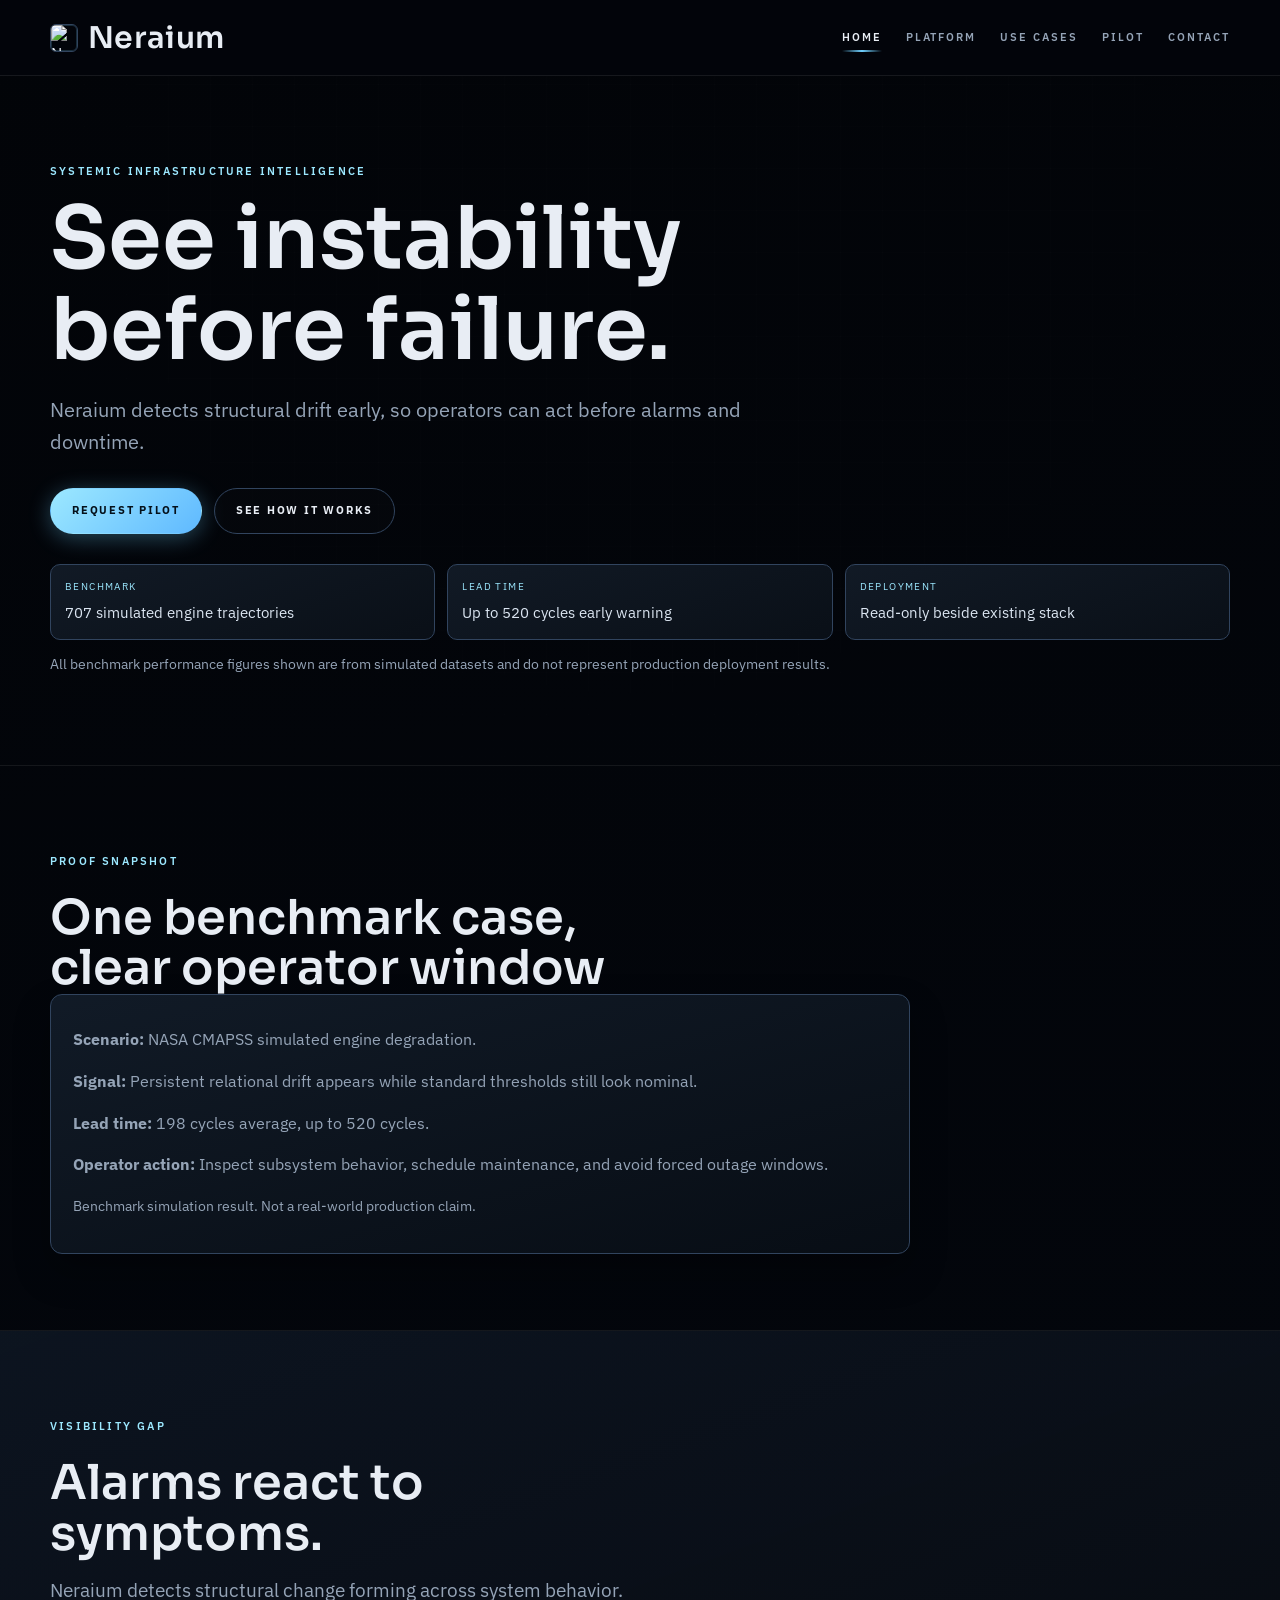
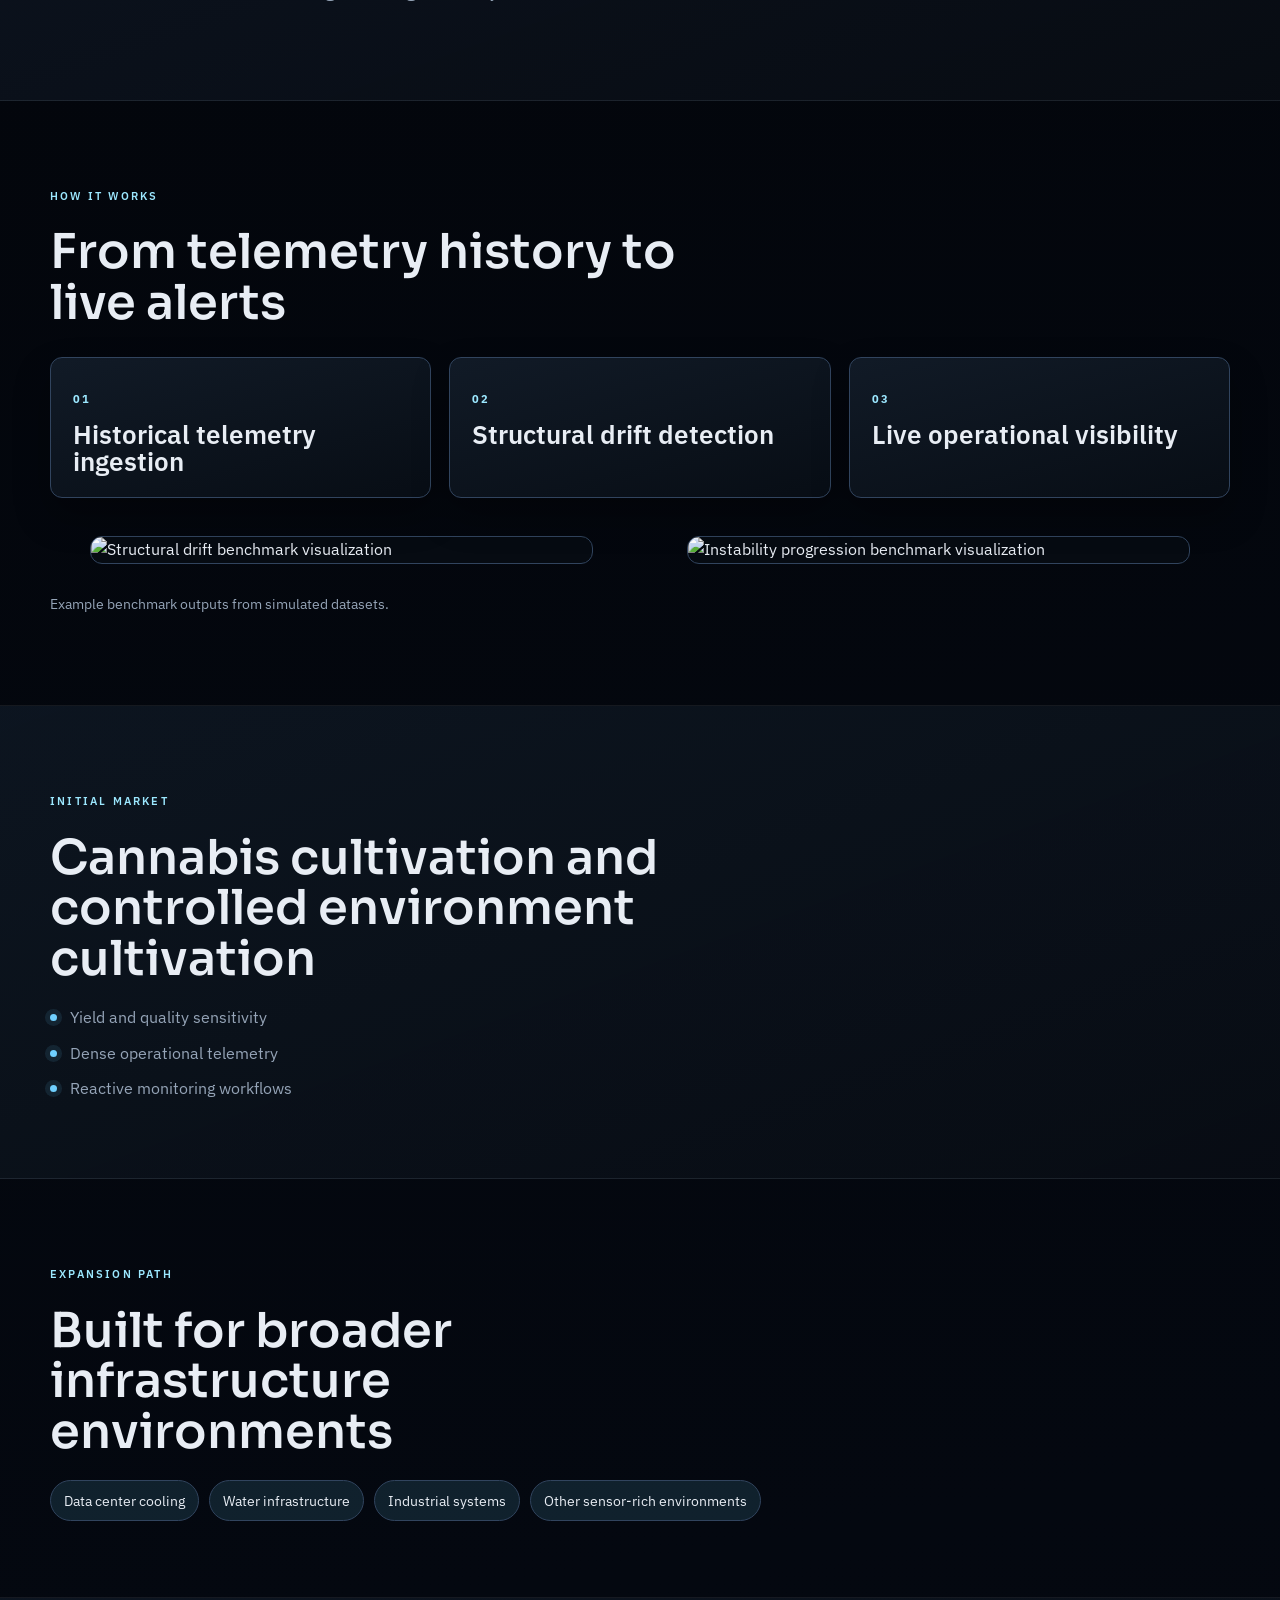
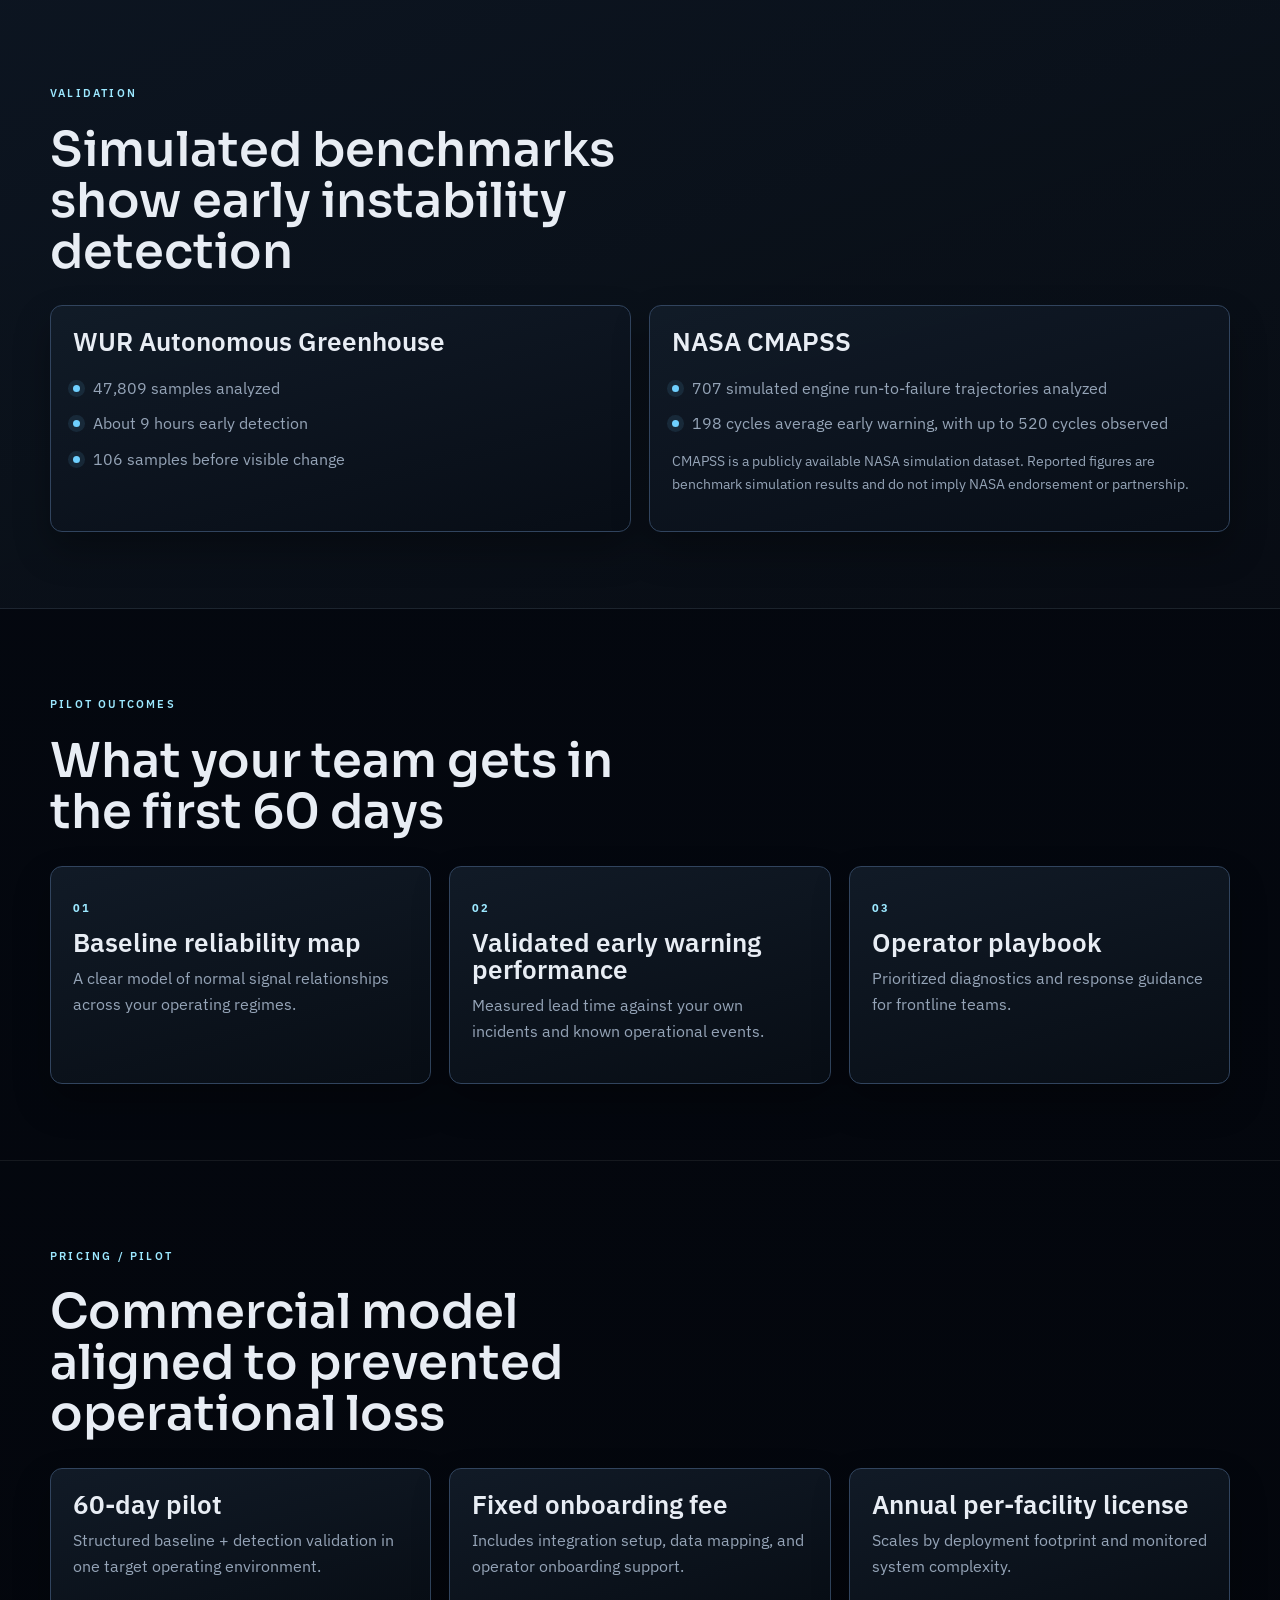
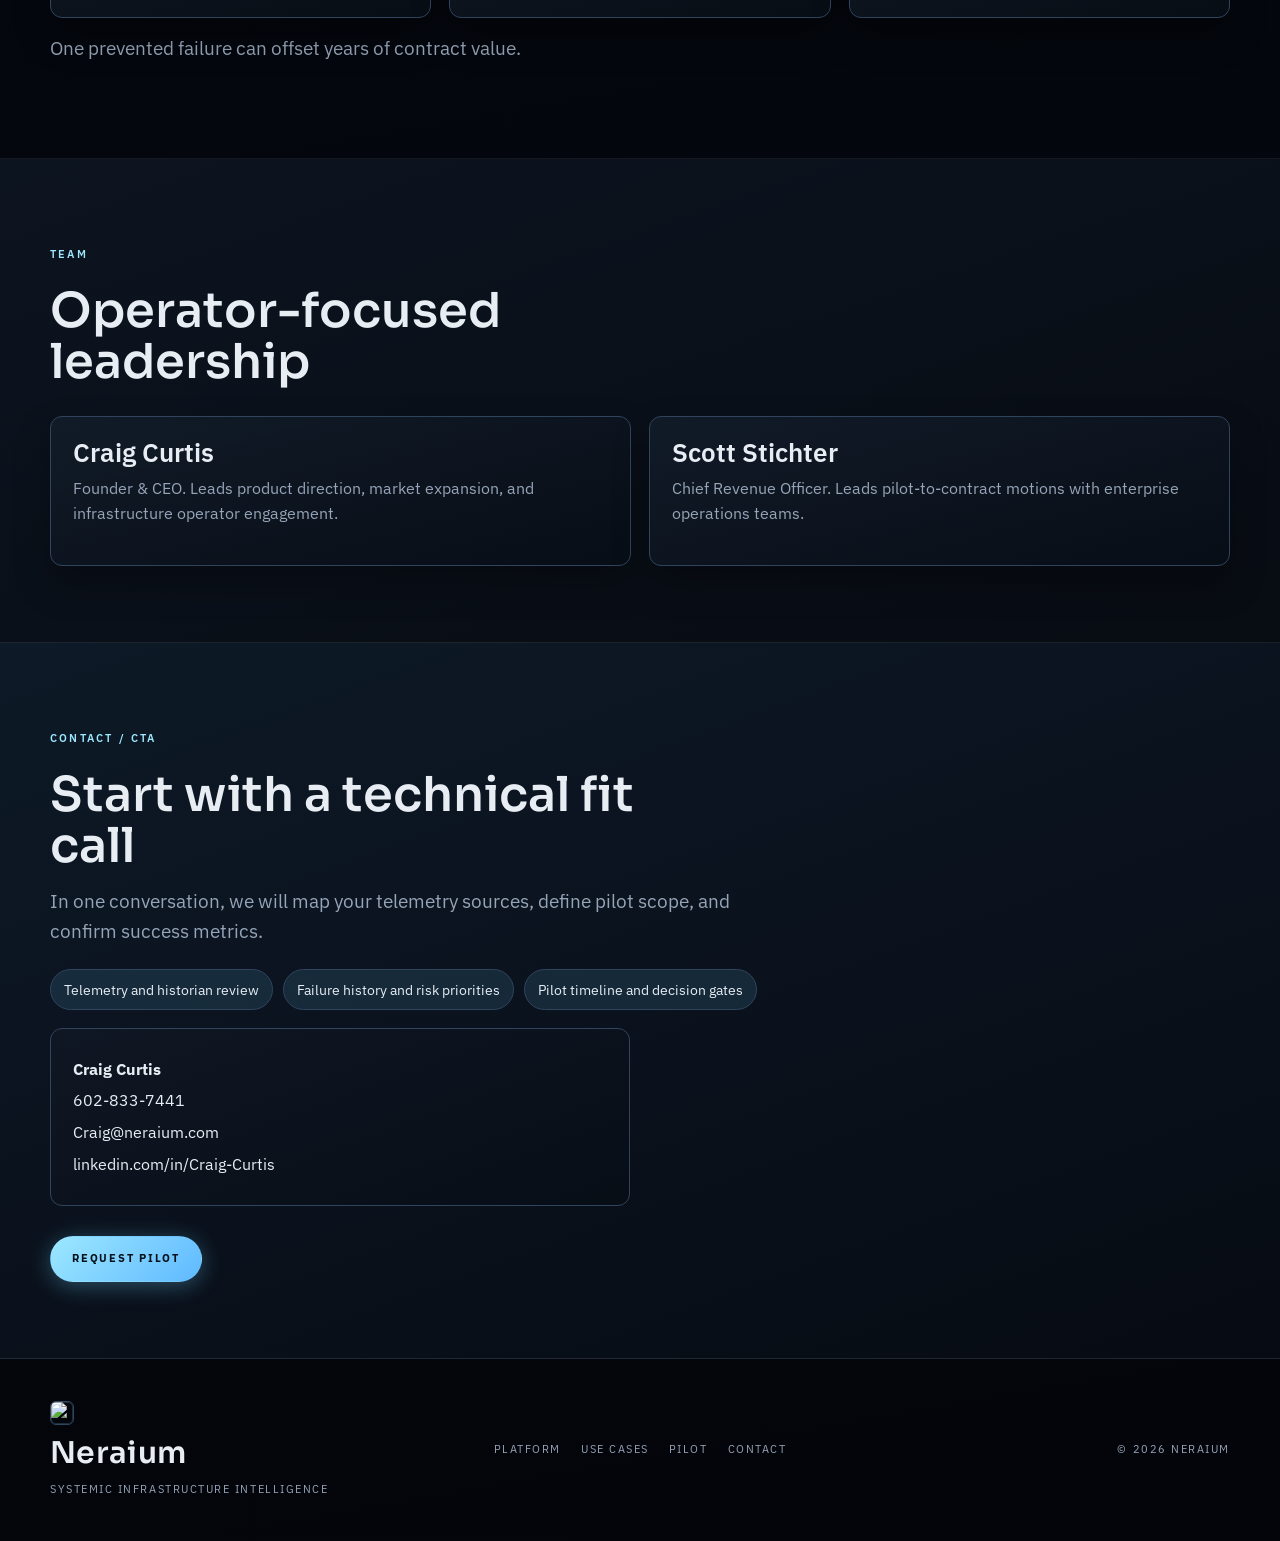
==== commit d126c67b: "Add pilot page, 2-step intake flow, and explicit simulated-result disclaimers" ====
--- a/index.html
+++ b/index.html
@@ -21,7 +21,7 @@
   <link rel='preconnect' href='https://fonts.googleapis.com'>
   <link rel='preconnect' href='https://fonts.gstatic.com' crossorigin>
   <link rel='stylesheet' href='https://fonts.googleapis.com/css2?family=IBM+Plex+Sans:wght@400;500;600;700&family=Sora:wght@500;600;700&display=swap'>
-  <link rel='stylesheet' href='styles.css?v=20260521'>
+  <link rel='stylesheet' href='styles.css?v=20260522'>
   <link rel='manifest' href='site.webmanifest'>
 </head>
 <body>
@@ -38,6 +38,7 @@
         <a href='index.html' class='nav-link active' aria-current='page'>Home</a>
         <a href='platform.html' class='nav-link'>Platform</a>
         <a href='technical.html' class='nav-link'>Use Cases</a>
+        <a href='pilot.html' class='nav-link'>Pilot</a>
         <a href='contact.html' class='nav-link'>Contact</a>
       </nav>
 
@@ -56,7 +57,7 @@
         <h1>See instability before failure.</h1>
         <p class='lead'>Neraium detects structural drift early, so operators can act before alarms and downtime.</p>
         <div class='button-row'>
-          <a class='button button--primary' href='contact.html'>Request Pilot</a>
+          <a class='button button--primary' href='pilot.html'>Request Pilot</a>
           <a class='button button--ghost' href='#how-it-works'>See How It Works</a>
         </div>
         <div class='trust-strip' aria-label='Proof points'>
@@ -64,6 +65,7 @@
           <div class='trust-item'><span class='trust-item__kicker'>Lead time</span><span class='trust-item__value'>Up to 520 cycles early warning</span></div>
           <div class='trust-item'><span class='trust-item__kicker'>Deployment</span><span class='trust-item__value'>Read-only beside existing stack</span></div>
         </div>
+        <p class='note'>All benchmark performance figures shown are from simulated datasets and do not represent production deployment results.</p>
       </div>
     </section>
 
@@ -269,7 +271,7 @@
           <p><a href='https://linkedin.com/in/Craig-Curtis' target='_blank' rel='noopener noreferrer'>linkedin.com/in/Craig-Curtis</a></p>
         </div>
         <div class='button-row'>
-          <a class='button button--primary' href='contact.html'>Request Pilot</a>
+          <a class='button button--primary' href='pilot.html'>Request Pilot</a>
         </div>
       </div>
     </section>
@@ -285,6 +287,7 @@
       <nav class='footer__nav' aria-label='Footer navigation'>
         <a href='platform.html' class='footer__link'>Platform</a>
         <a href='technical.html' class='footer__link'>Use Cases</a>
+        <a href='pilot.html' class='footer__link'>Pilot</a>
         <a href='contact.html' class='footer__link'>Contact</a>
       </nav>
       <div class='footer__copy'>&copy; <span id='year'></span> Neraium</div>
@@ -295,3 +298,5 @@
 </body>
 </html>
 
+
+
--- a/styles.css
+++ b/styles.css
@@ -647,6 +647,11 @@
   padding: 20px;
 }
 
+.form-step {
+  display: grid;
+  gap: 6px;
+}
+
 .contact-form label {
   display: block;
   margin: 10px 0 6px;
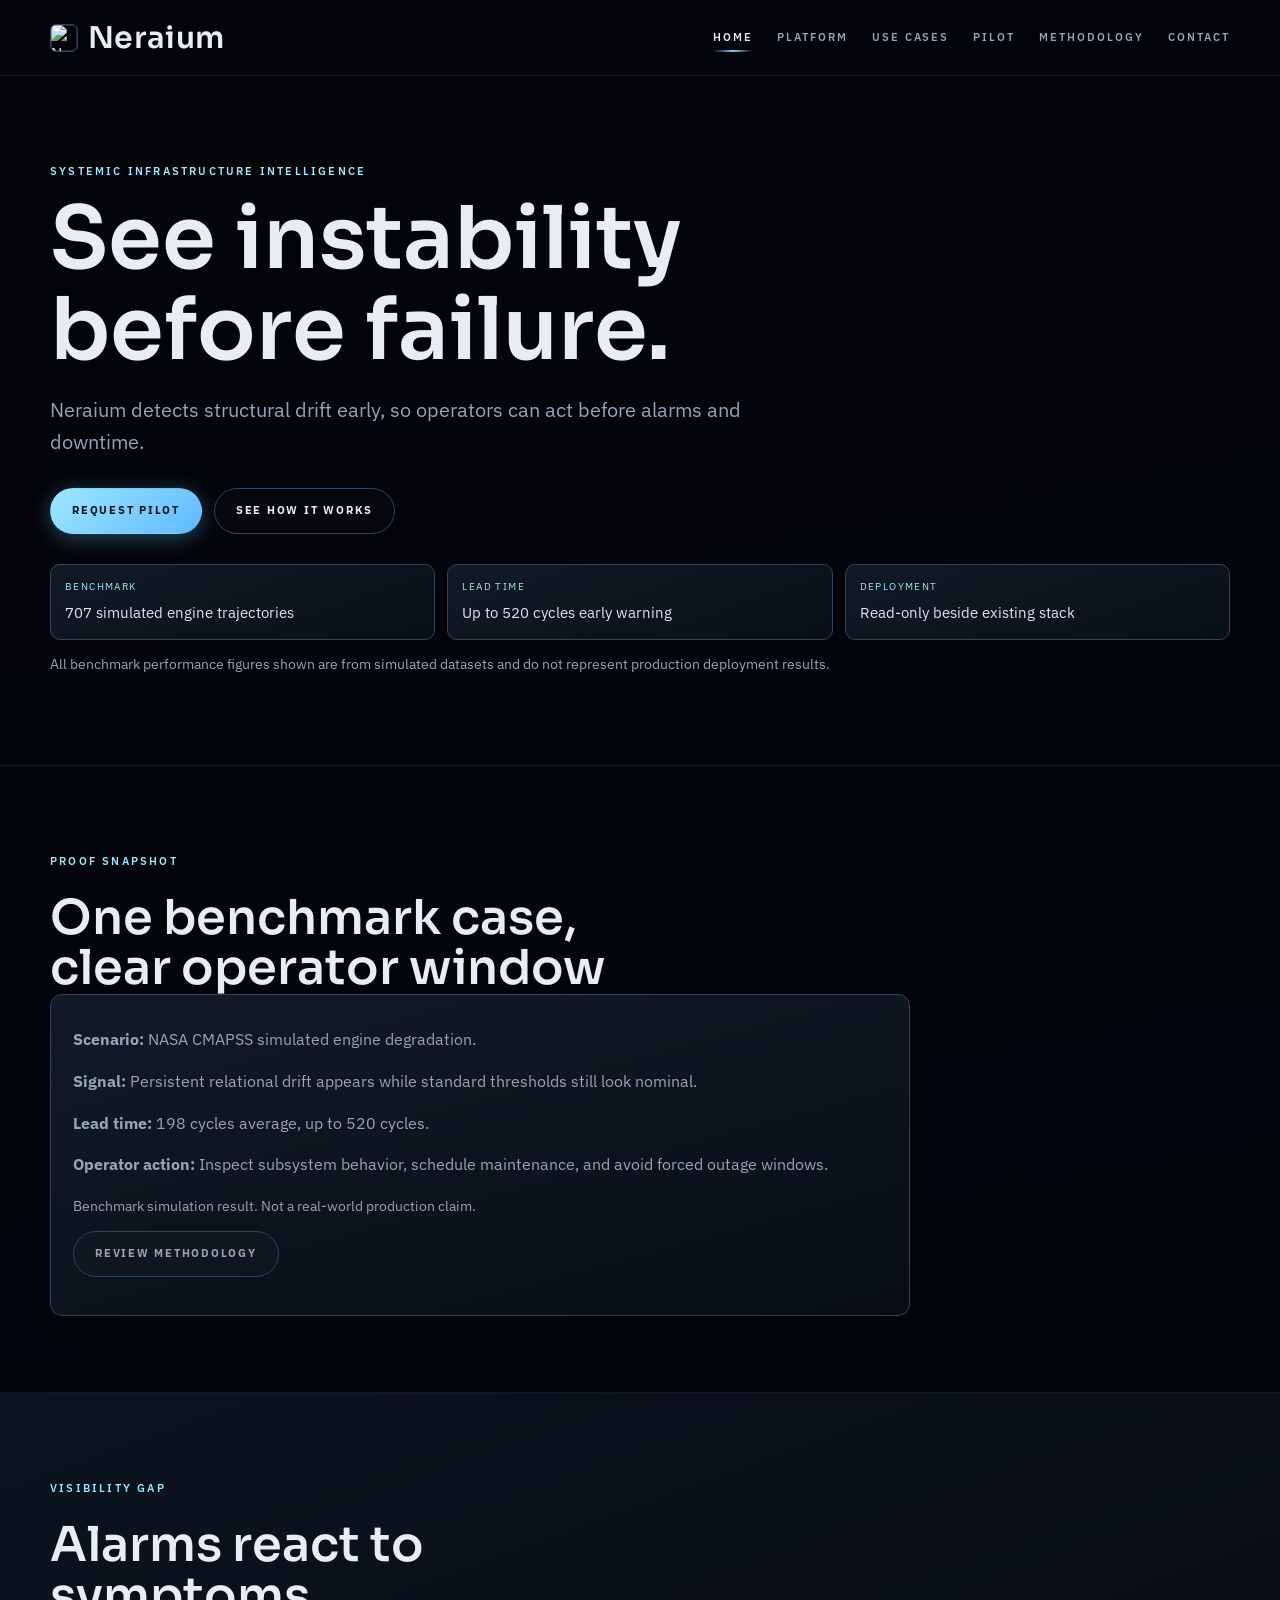
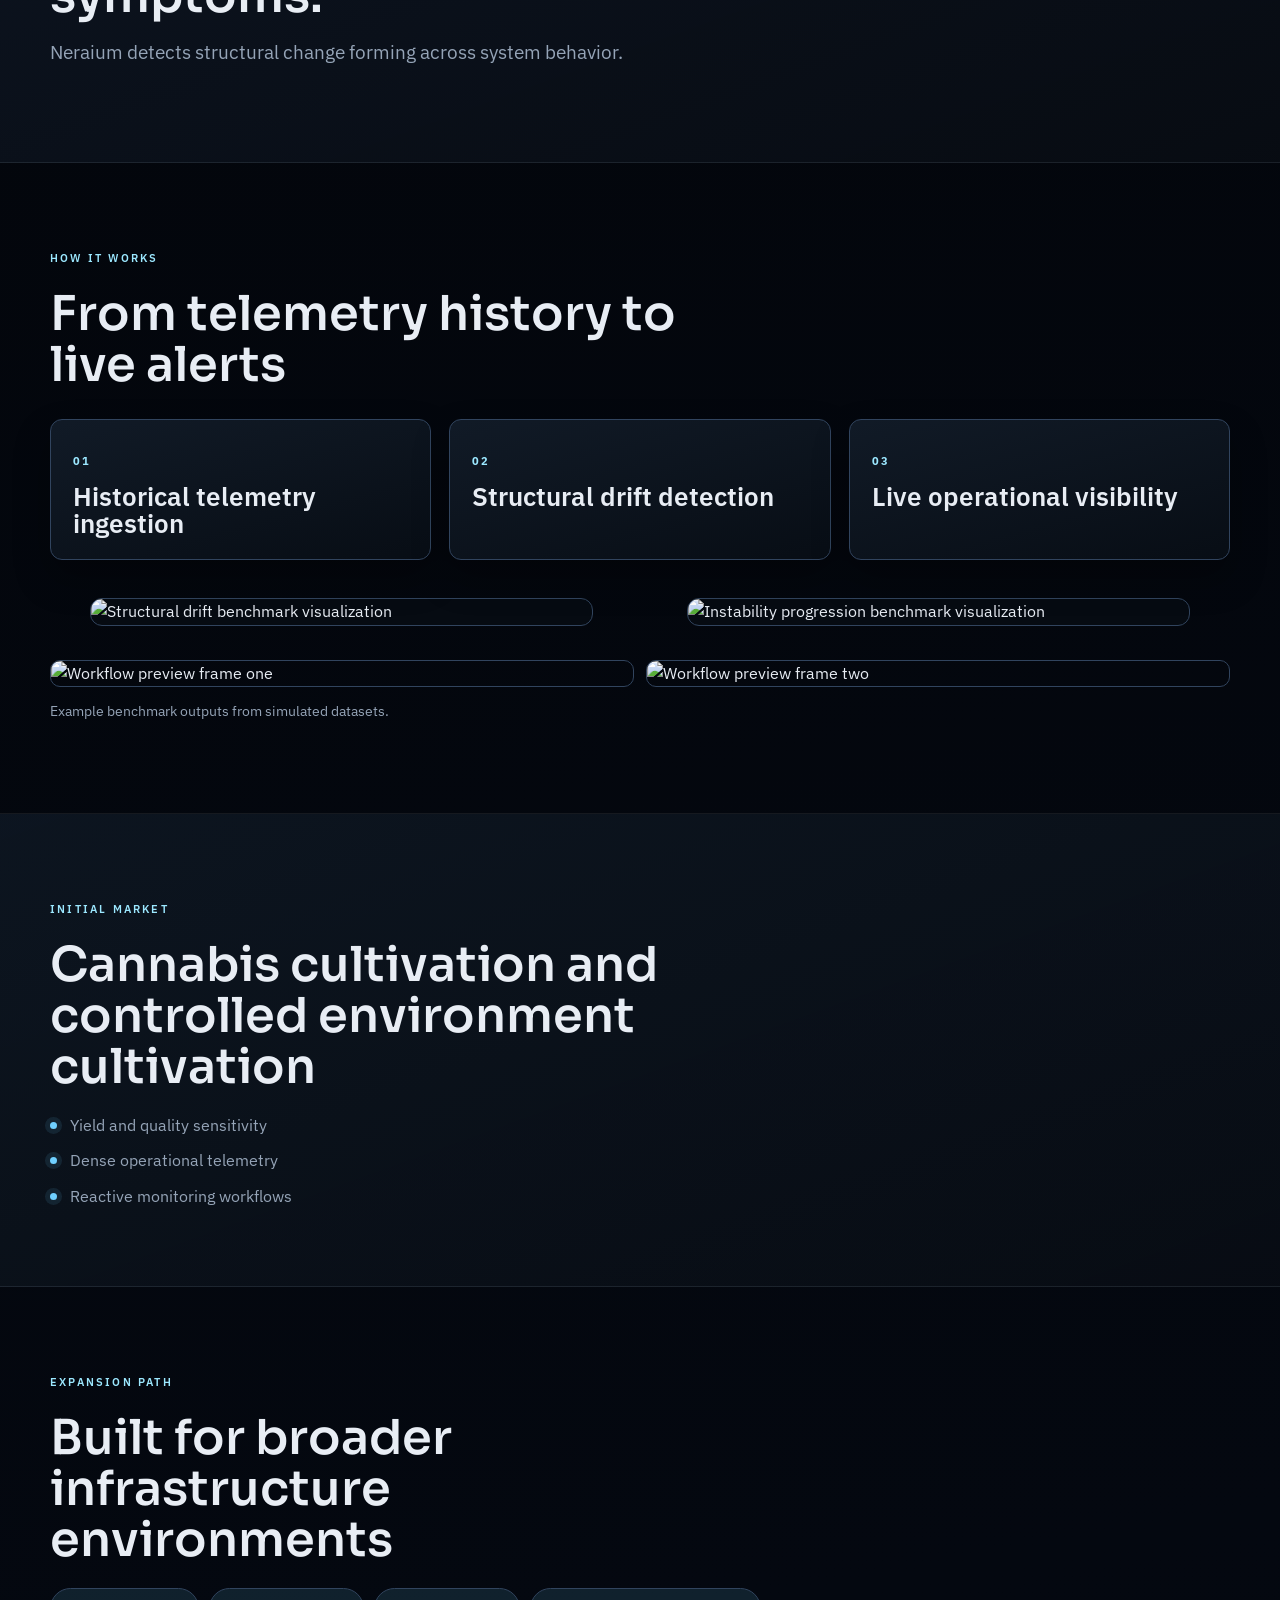
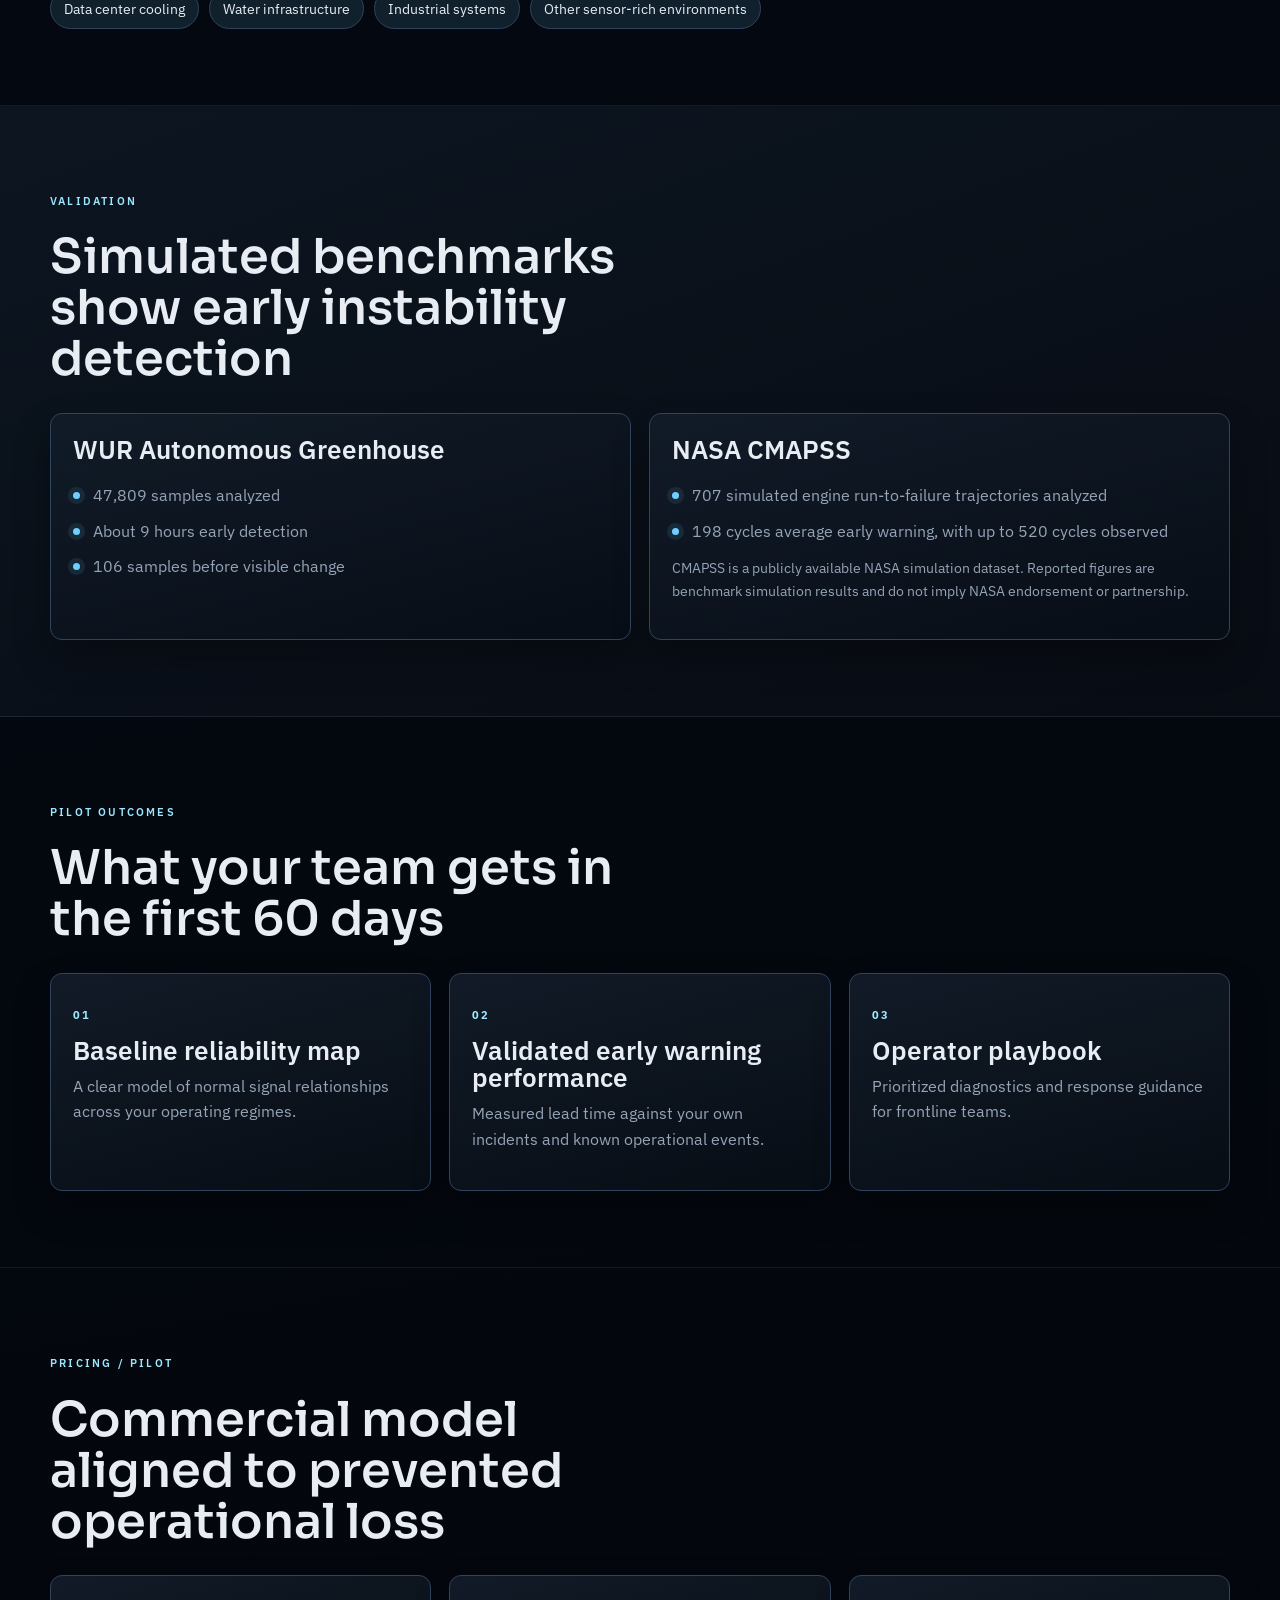
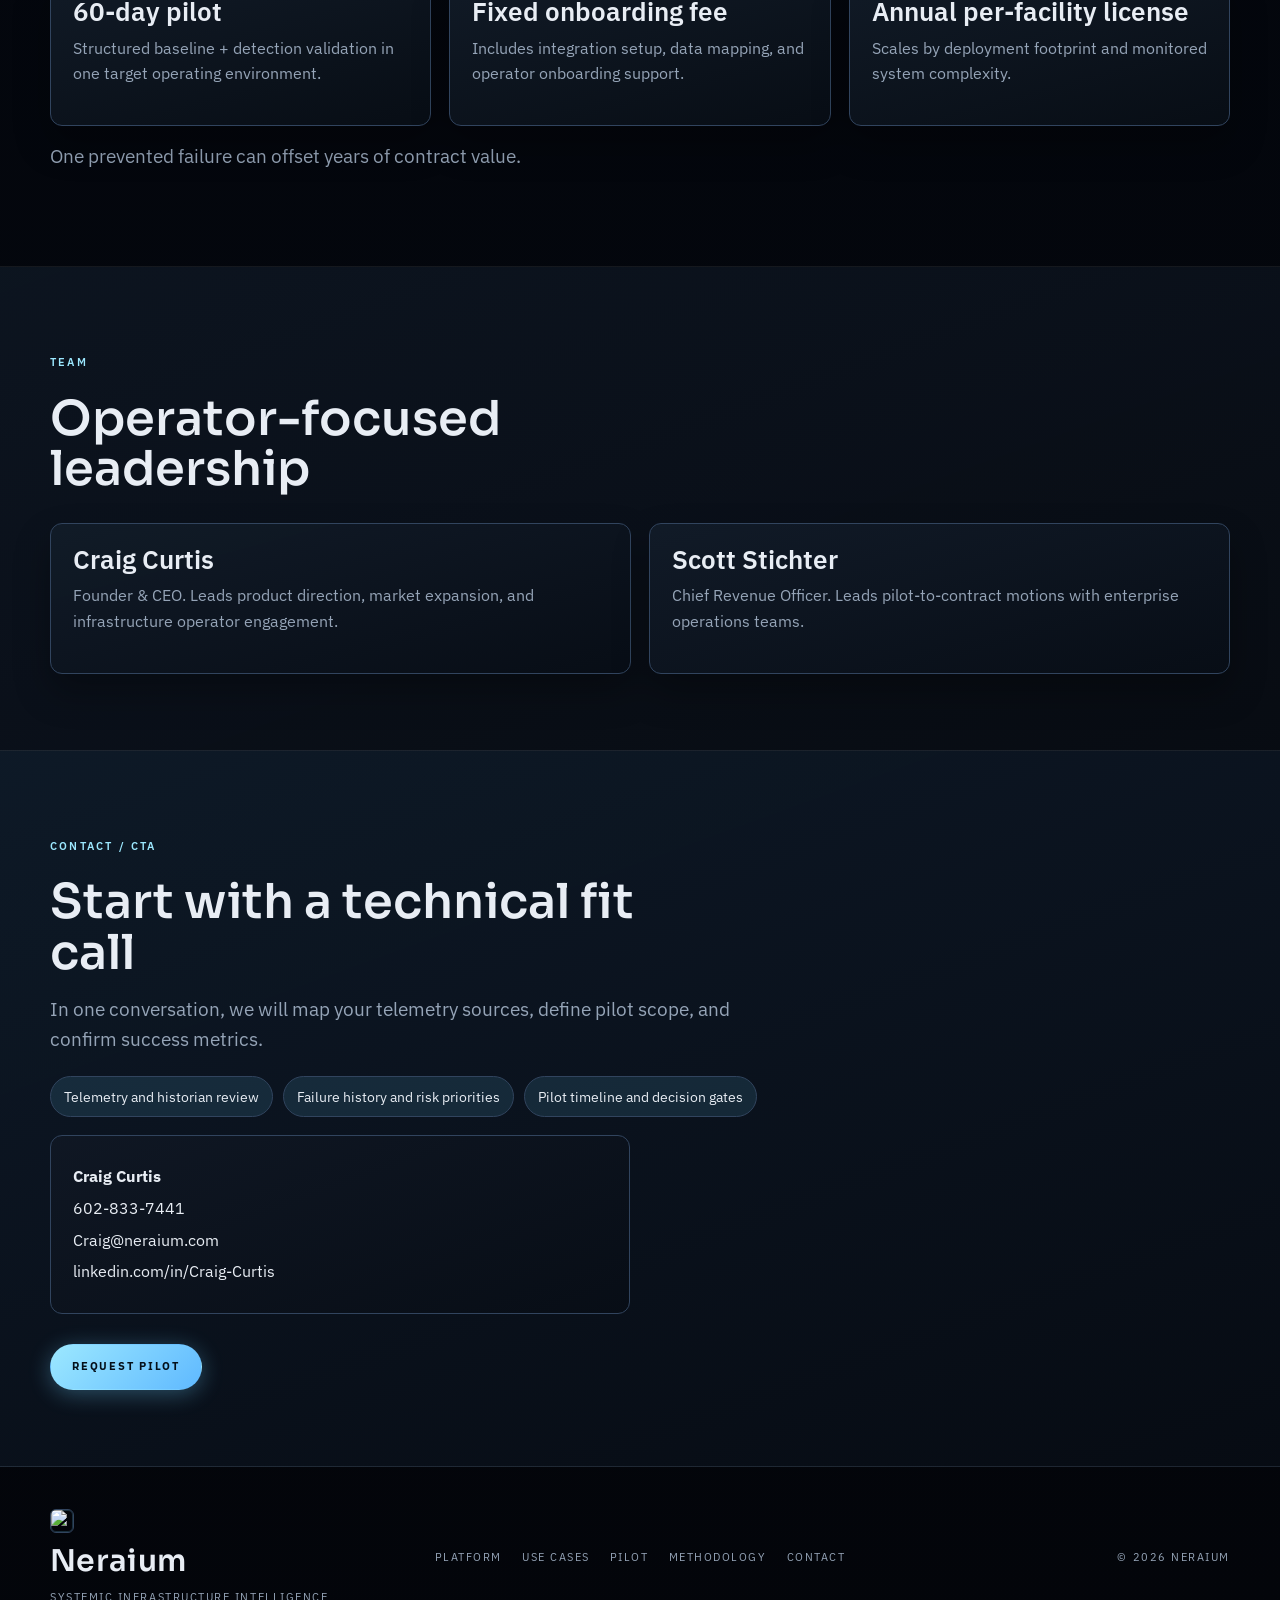
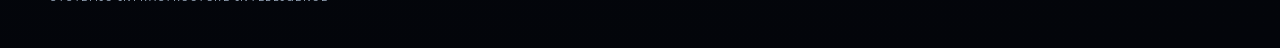
==== commit 34ec9918: "Add analytics, methodology, ROI tools, FAQ, and conversion UX upgrades" ====
--- a/index.html
+++ b/index.html
@@ -4,8 +4,8 @@
   <meta charset='UTF-8'>
   <meta name='viewport' content='width=device-width, initial-scale=1.0'>
   <meta name='theme-color' content='#040404'>
-  <title>Neraium | Systemic Infrastructure Intelligence</title>
-  <meta name='description' content='Neraium is a Systemic Infrastructure Intelligence platform for early instability detection across infrastructure operations.'>
+  <title>Neraium | Early Instability Detection for Infrastructure</title>
+  <meta name='description' content='Early instability detection for infrastructure operations. Simulated benchmark lead-time evidence with operator-ready pilot deployment.'>
   <meta property='og:title' content='Neraium | Systemic Infrastructure Intelligence'>
   <meta property='og:description' content='Neraium helps operators detect structural drift in system behavior before alarms trigger or operations break.'>
   <meta property='og:image' content='https://www.neraium.com/hero.png'>
@@ -39,6 +39,7 @@
         <a href='platform.html' class='nav-link'>Platform</a>
         <a href='technical.html' class='nav-link'>Use Cases</a>
         <a href='pilot.html' class='nav-link'>Pilot</a>
+        <a href='methodology.html' class='nav-link'>Methodology</a>
         <a href='contact.html' class='nav-link'>Contact</a>
       </nav>
 
@@ -57,7 +58,7 @@
         <h1>See instability before failure.</h1>
         <p class='lead'>Neraium detects structural drift early, so operators can act before alarms and downtime.</p>
         <div class='button-row'>
-          <a class='button button--primary' href='pilot.html'>Request Pilot</a>
+          <a class='button button--primary' href='pilot.html' data-track='hero_request_pilot'>Request Pilot</a>
           <a class='button button--ghost' href='#how-it-works'>See How It Works</a>
         </div>
         <div class='trust-strip' aria-label='Proof points'>
@@ -81,6 +82,7 @@
           <p class='copy'><strong>Lead time:</strong> 198 cycles average, up to 520 cycles.</p>
           <p class='copy'><strong>Operator action:</strong> Inspect subsystem behavior, schedule maintenance, and avoid forced outage windows.</p>
           <p class='note'>Benchmark simulation result. Not a real-world production claim.</p>
+          <p class='copy'><a href='methodology.html' class='button button--ghost' data-track='proof_methodology'>Review Methodology</a></p>
         </div>
       </div>
     </section>
@@ -123,6 +125,16 @@
             <img src='results-instability.jpeg' alt='Instability progression benchmark visualization' loading='lazy' decoding='async'>
           </figure>
         </div>
+        <div class='demo-strip' aria-label='Animated workflow preview'>
+          <picture class='demo-cycle'>
+            <source srcset='results-drift.webp' type='image/webp'>
+            <img src='results-drift.jpeg' alt='Workflow preview frame one'>
+          </picture>
+          <picture class='demo-cycle'>
+            <source srcset='results-instability.webp' type='image/webp'>
+            <img src='results-instability.jpeg' alt='Workflow preview frame two'>
+          </picture>
+        </div>
         <p class='note'>Example benchmark outputs from simulated datasets.</p>
       </div>
     </section>
@@ -288,15 +300,19 @@
         <a href='platform.html' class='footer__link'>Platform</a>
         <a href='technical.html' class='footer__link'>Use Cases</a>
         <a href='pilot.html' class='footer__link'>Pilot</a>
+        <a href='methodology.html' class='footer__link'>Methodology</a>
         <a href='contact.html' class='footer__link'>Contact</a>
       </nav>
       <div class='footer__copy'>&copy; <span id='year'></span> Neraium</div>
     </div>
   </footer>
 
-  <script src='scripts.js?v=20260521' defer></script>
+  <a class='mobile-sticky-cta' href='pilot.html' data-track='mobile_sticky_pilot'>Start Pilot</a>
+
+  <script src='scripts.js?v=20260522' defer></script>
 </body>
 </html>
 
 
 
+
--- a/styles.css
+++ b/styles.css
@@ -652,6 +652,78 @@
   gap: 6px;
 }
 
+.form-step .note {
+  margin: 2px 0 8px;
+}
+
+#roi-calc input {
+  width: 100%;
+  border: 1px solid #3d5878;
+  border-radius: 10px;
+  background: rgba(5, 11, 18, 0.76);
+  color: var(--text);
+  font: inherit;
+  padding: 11px 12px;
+  margin-top: 8px;
+}
+
+.faq-item {
+  margin-top: 10px;
+}
+
+.faq-trigger {
+  width: 100%;
+  display: flex;
+  align-items: center;
+  justify-content: space-between;
+  gap: 16px;
+  border: 0;
+  background: transparent;
+  color: var(--text);
+  font: inherit;
+  font-weight: 600;
+  text-align: left;
+  cursor: pointer;
+}
+
+.faq-icon {
+  color: var(--accent-strong);
+  font-size: 1.2rem;
+  line-height: 1;
+}
+
+.faq-panel {
+  margin-top: 10px;
+}
+
+.demo-strip {
+  margin-top: 18px;
+  display: grid;
+  grid-template-columns: repeat(2, minmax(0, 1fr));
+  gap: 12px;
+}
+
+.demo-cycle img {
+  width: 100%;
+  border-radius: 10px;
+  border: 1px solid var(--line-bright);
+  animation: demo-pulse 5s ease-in-out infinite;
+}
+
+.demo-cycle:nth-child(2) img {
+  animation-delay: 0.6s;
+}
+
+.mobile-sticky-cta {
+  display: none;
+}
+
+@keyframes demo-pulse {
+  0% { transform: scale(1); opacity: 0.86; }
+  50% { transform: scale(1.015); opacity: 1; }
+  100% { transform: scale(1); opacity: 0.86; }
+}
+
 .contact-form label {
   display: block;
   margin: 10px 0 6px;
@@ -760,6 +832,10 @@
   }
 
   .visual-grid {
+    grid-template-columns: 1fr;
+  }
+
+  .demo-strip {
     grid-template-columns: 1fr;
   }
 
@@ -804,6 +880,25 @@
     width: 100%;
   }
 
+  .mobile-sticky-cta {
+    display: inline-flex;
+    position: fixed;
+    left: 16px;
+    right: 16px;
+    bottom: 14px;
+    z-index: 140;
+    justify-content: center;
+    padding: 12px 16px;
+    border-radius: 999px;
+    background: linear-gradient(135deg, #9ce8ff, #5fb9ff);
+    color: #04101a;
+    font-weight: 700;
+    letter-spacing: 0.14em;
+    text-transform: uppercase;
+    font-size: 11px;
+    box-shadow: 0 12px 26px rgba(0, 0, 0, 0.42);
+  }
+
   .hero,
   .page-hero,
   .section,
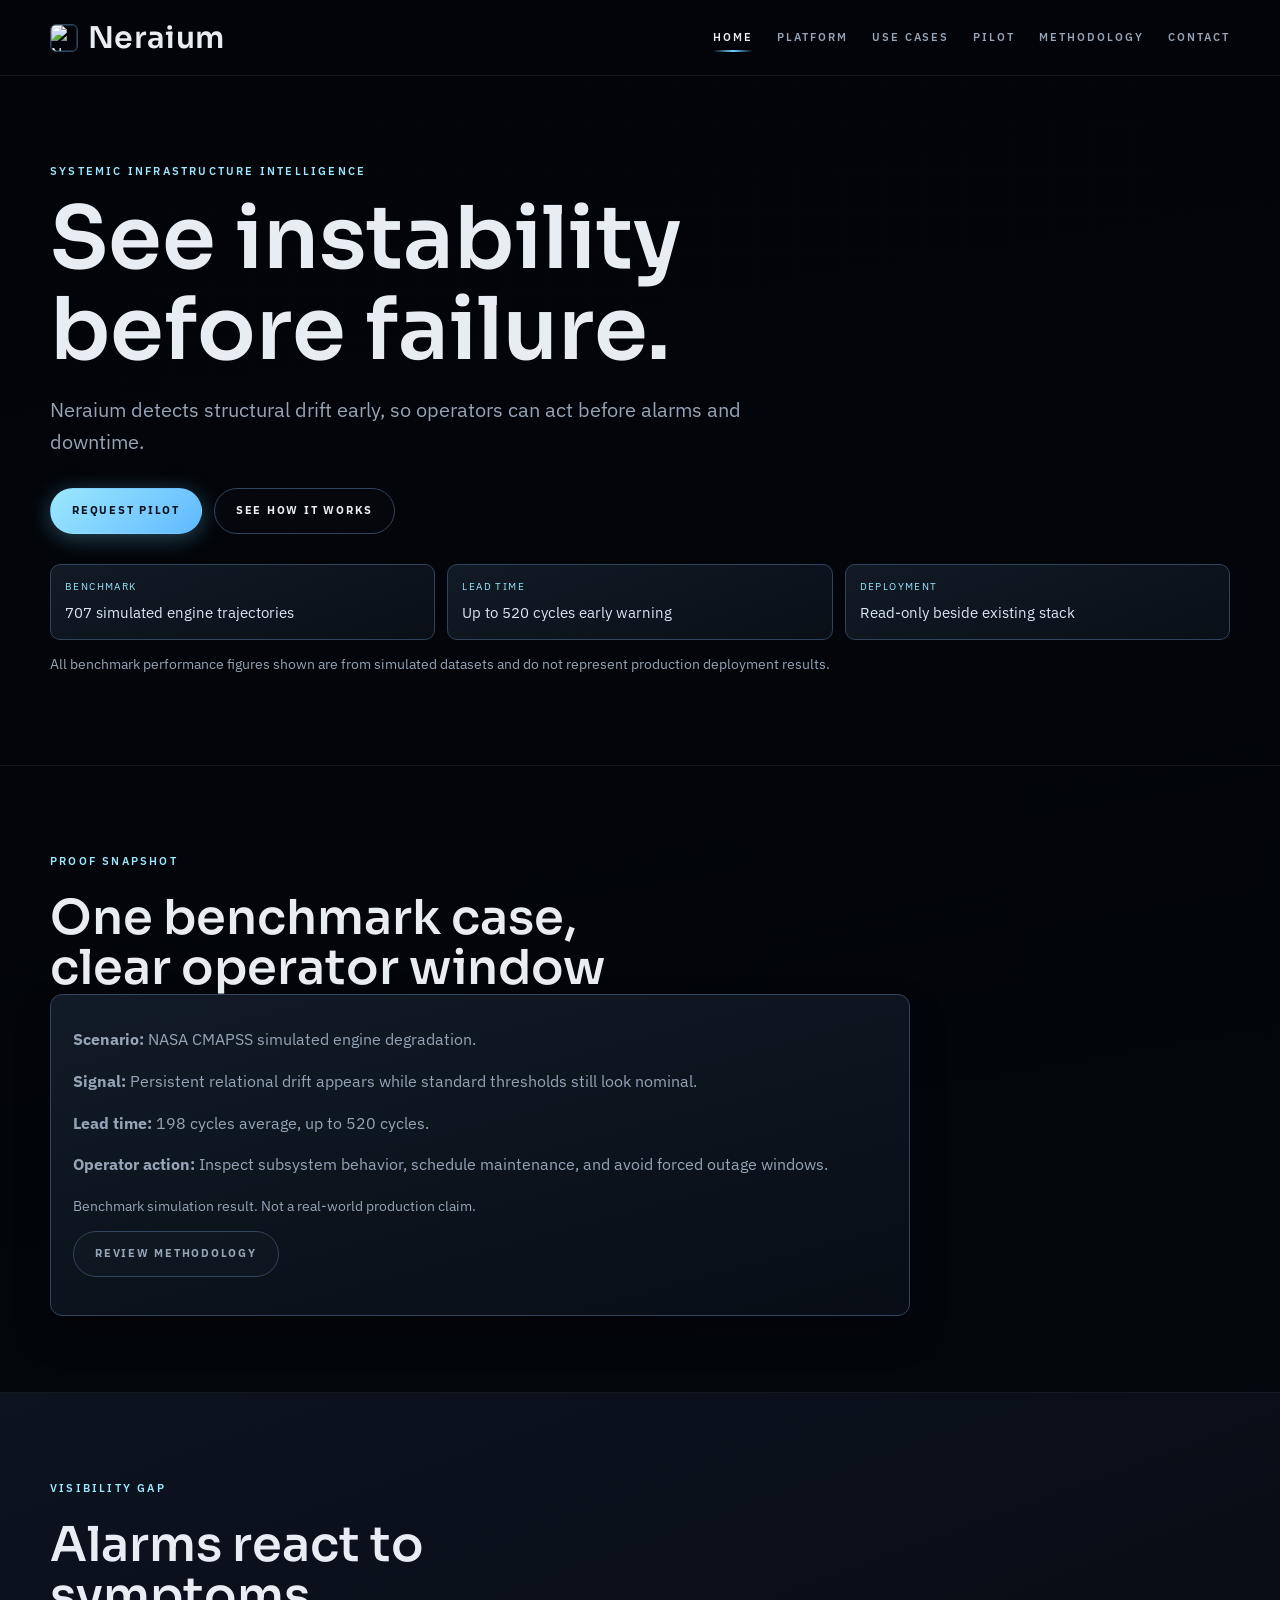
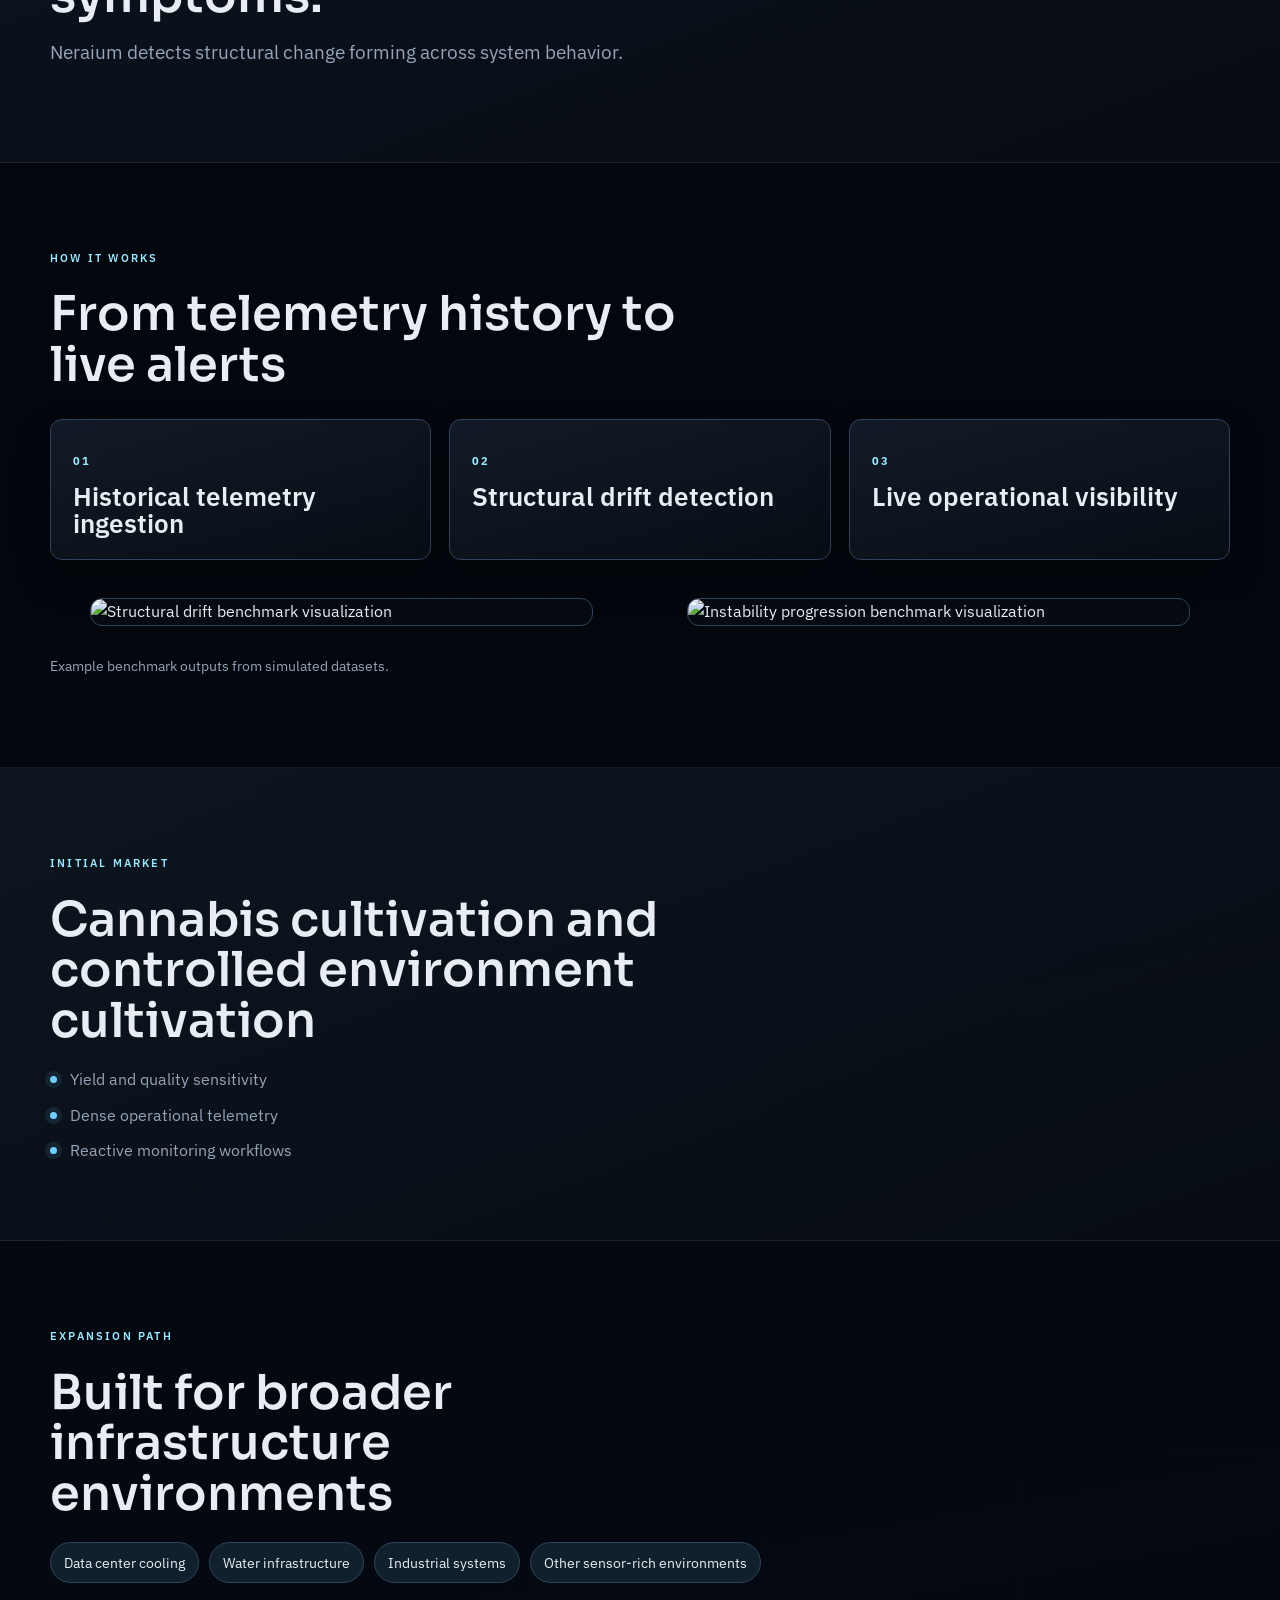
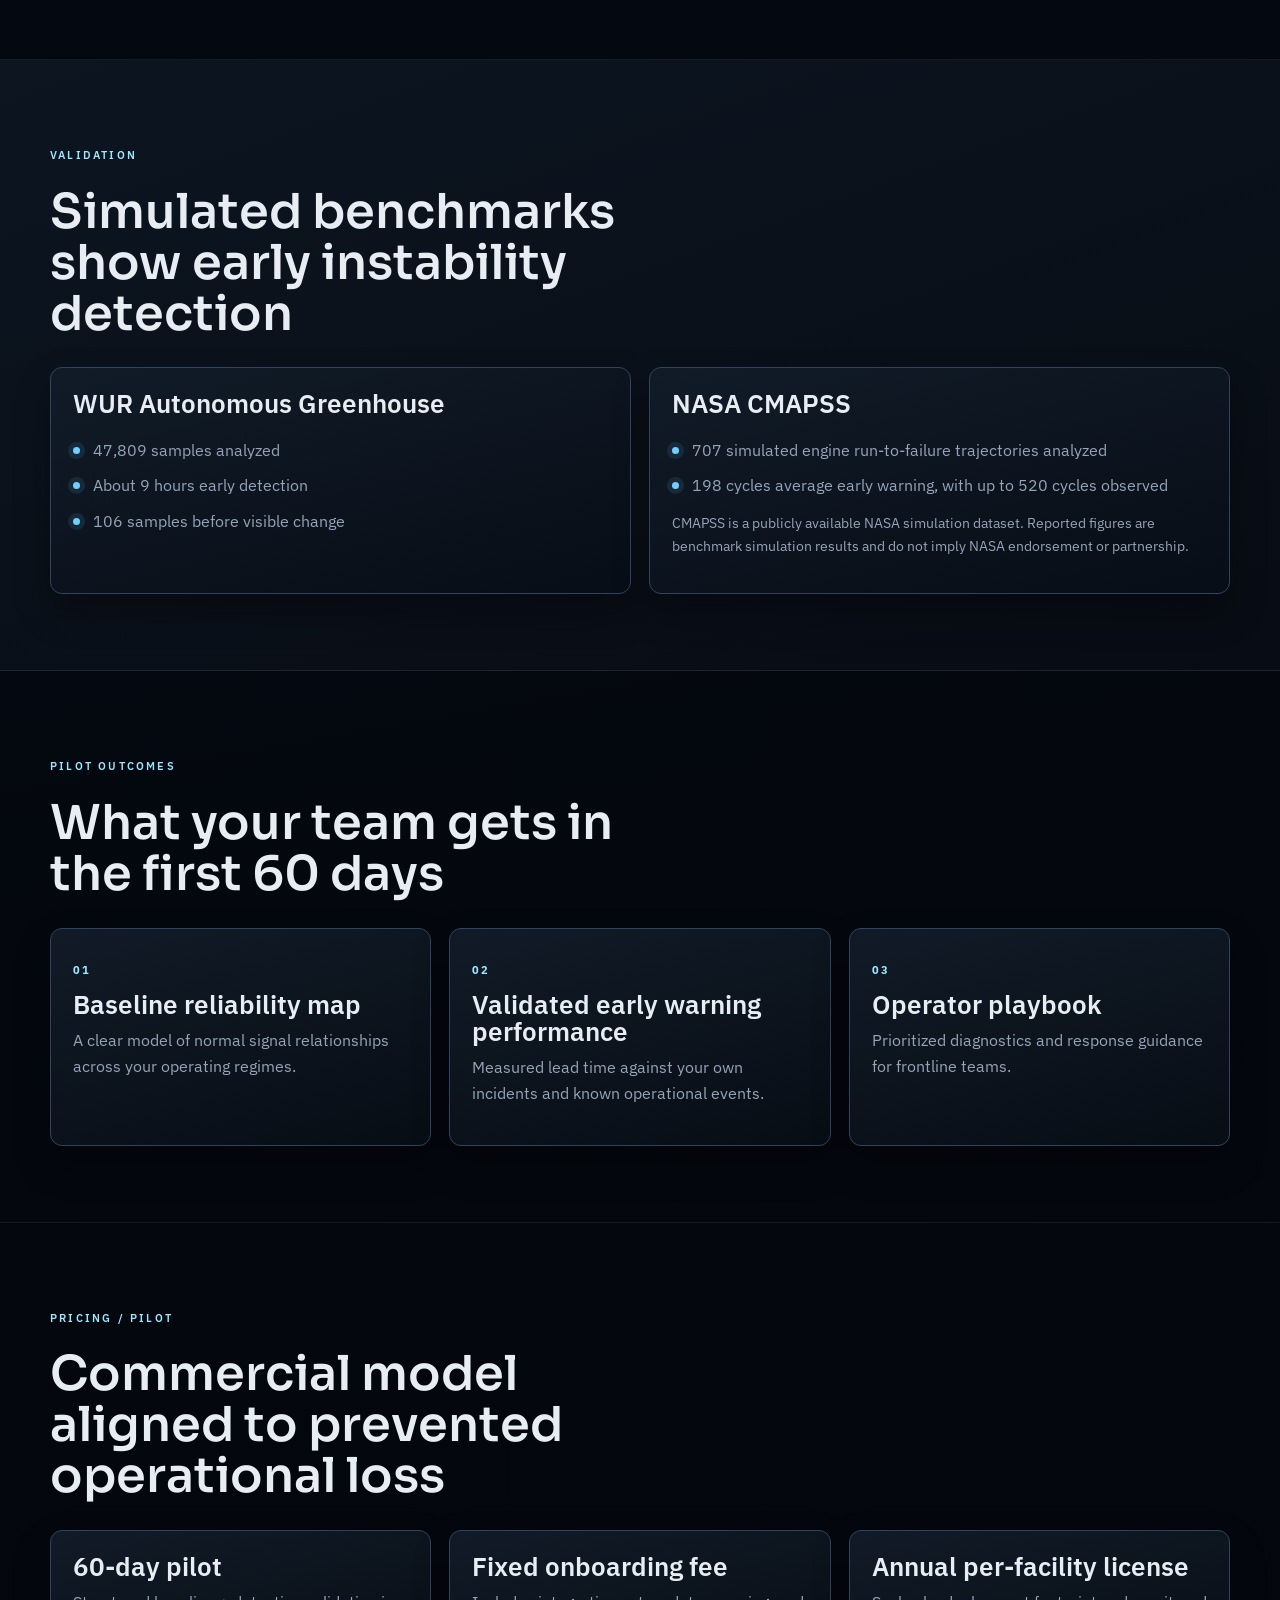
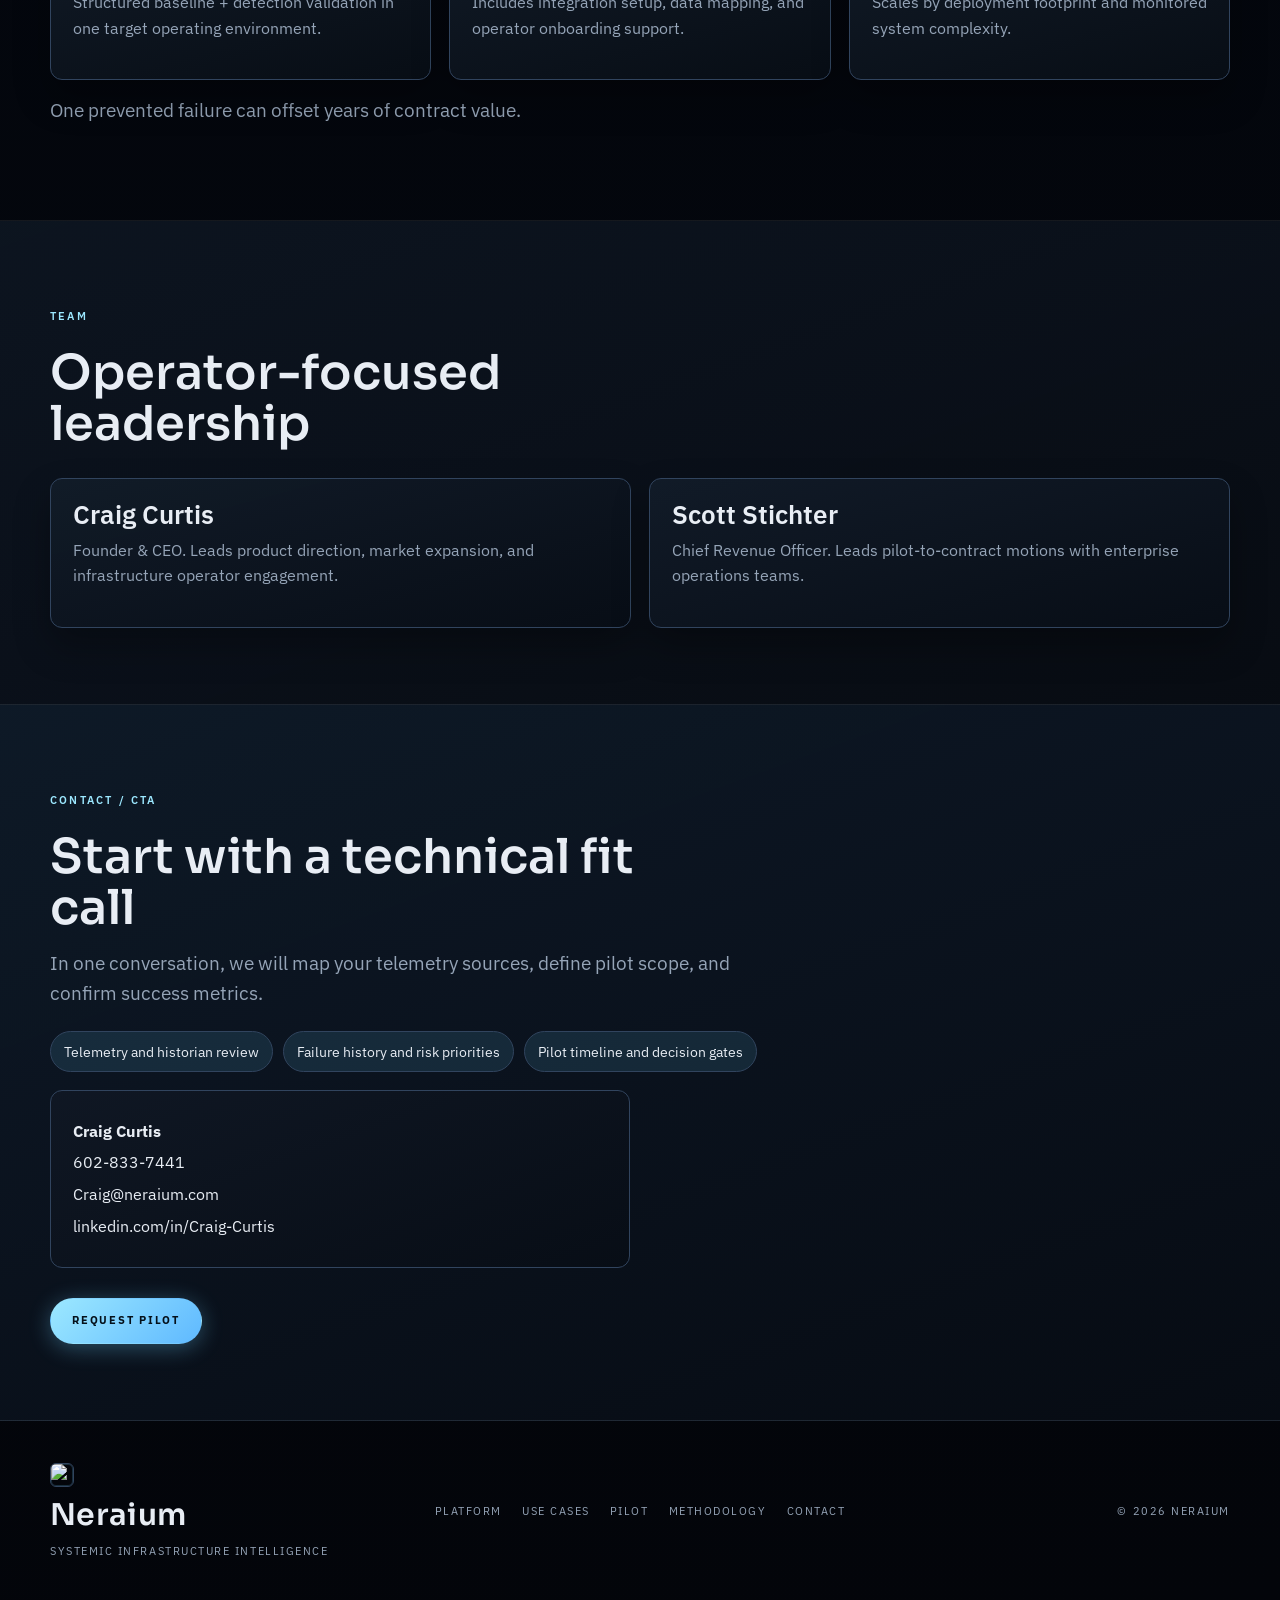
==== commit b563d486: "Add GA4-ready tracking plus security and operator brief pages" ====
--- a/index.html
+++ b/index.html
@@ -14,7 +14,8 @@
   <meta name='twitter:card' content='summary_large_image'>
   <meta name='twitter:title' content='Neraium | Systemic Infrastructure Intelligence'>
   <meta name='twitter:description' content='Early instability detection for infrastructure operators.'>
-  <meta name='twitter:image' content='https://www.neraium.com/hero.png'>
+  
+  <meta name='ga4-measurement-id' content='G-XXXXXXXXXX'>
   <link rel='icon' href='/favicon.ico' sizes='any'>
   <link rel='apple-touch-icon' href='/apple-touch-icon.png'>
   <link rel='canonical' href='https://www.neraium.com/'>
@@ -125,16 +126,6 @@
             <img src='results-instability.jpeg' alt='Instability progression benchmark visualization' loading='lazy' decoding='async'>
           </figure>
         </div>
-        <div class='demo-strip' aria-label='Animated workflow preview'>
-          <picture class='demo-cycle'>
-            <source srcset='results-drift.webp' type='image/webp'>
-            <img src='results-drift.jpeg' alt='Workflow preview frame one'>
-          </picture>
-          <picture class='demo-cycle'>
-            <source srcset='results-instability.webp' type='image/webp'>
-            <img src='results-instability.jpeg' alt='Workflow preview frame two'>
-          </picture>
-        </div>
         <p class='note'>Example benchmark outputs from simulated datasets.</p>
       </div>
     </section>
@@ -316,3 +307,4 @@
 
 
 
+
--- a/styles.css
+++ b/styles.css
@@ -696,32 +696,8 @@
   margin-top: 10px;
 }
 
-.demo-strip {
-  margin-top: 18px;
-  display: grid;
-  grid-template-columns: repeat(2, minmax(0, 1fr));
-  gap: 12px;
-}
-
-.demo-cycle img {
-  width: 100%;
-  border-radius: 10px;
-  border: 1px solid var(--line-bright);
-  animation: demo-pulse 5s ease-in-out infinite;
-}
-
-.demo-cycle:nth-child(2) img {
-  animation-delay: 0.6s;
-}
-
 .mobile-sticky-cta {
   display: none;
-}
-
-@keyframes demo-pulse {
-  0% { transform: scale(1); opacity: 0.86; }
-  50% { transform: scale(1.015); opacity: 1; }
-  100% { transform: scale(1); opacity: 0.86; }
 }
 
 .contact-form label {
@@ -832,10 +808,6 @@
   }
 
   .visual-grid {
-    grid-template-columns: 1fr;
-  }
-
-  .demo-strip {
     grid-template-columns: 1fr;
   }
 
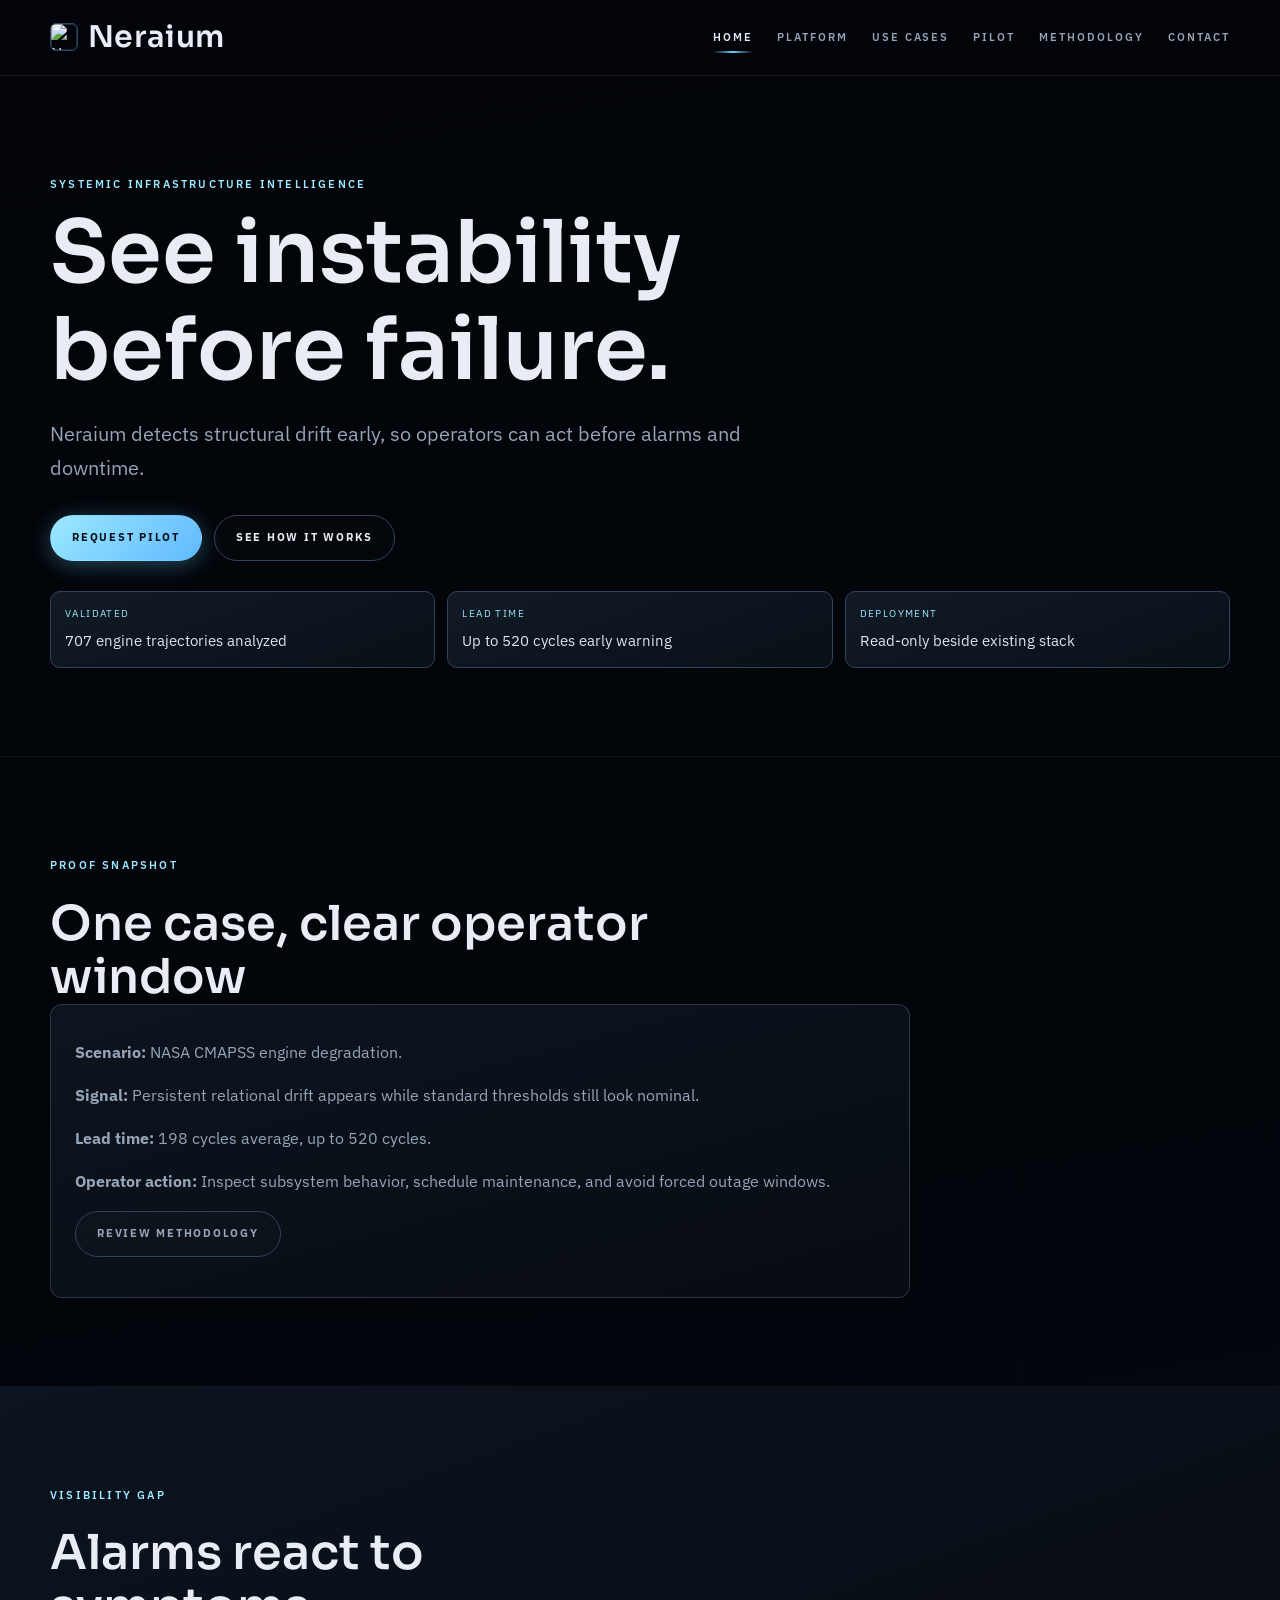
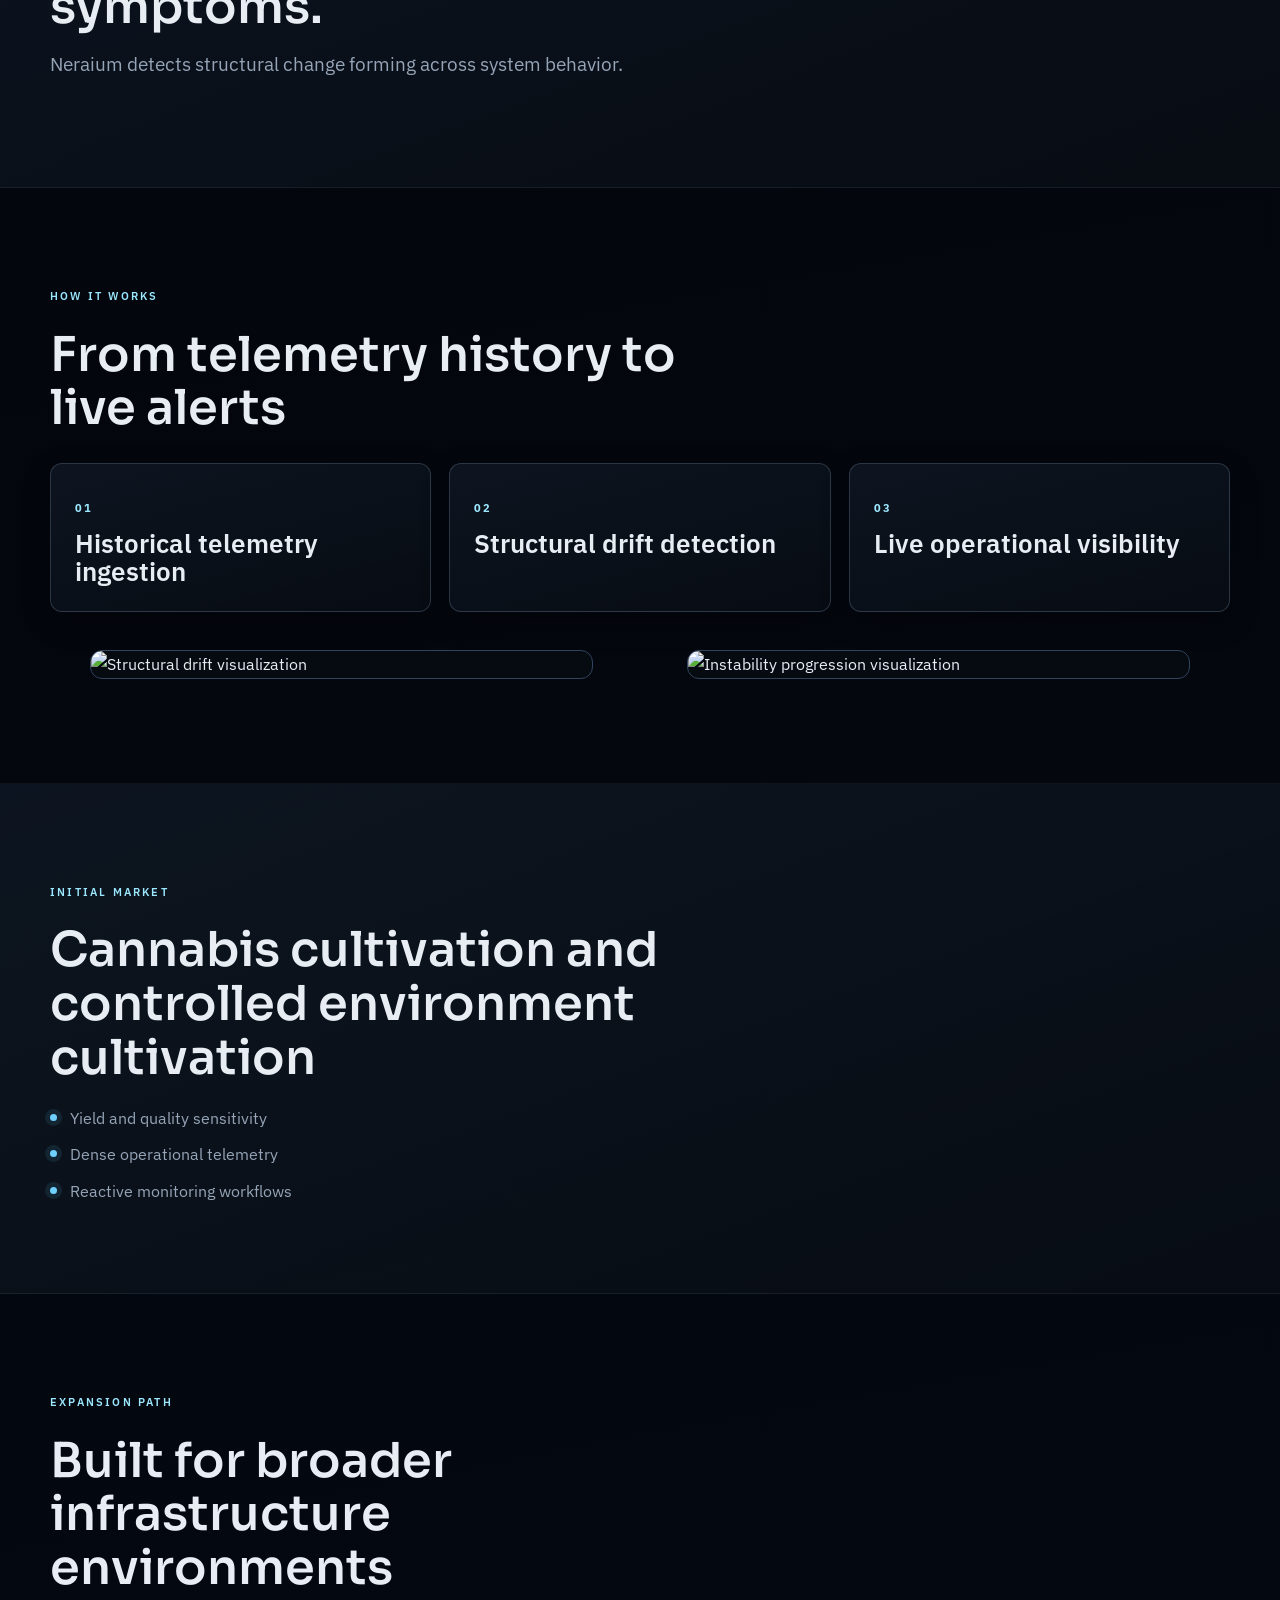
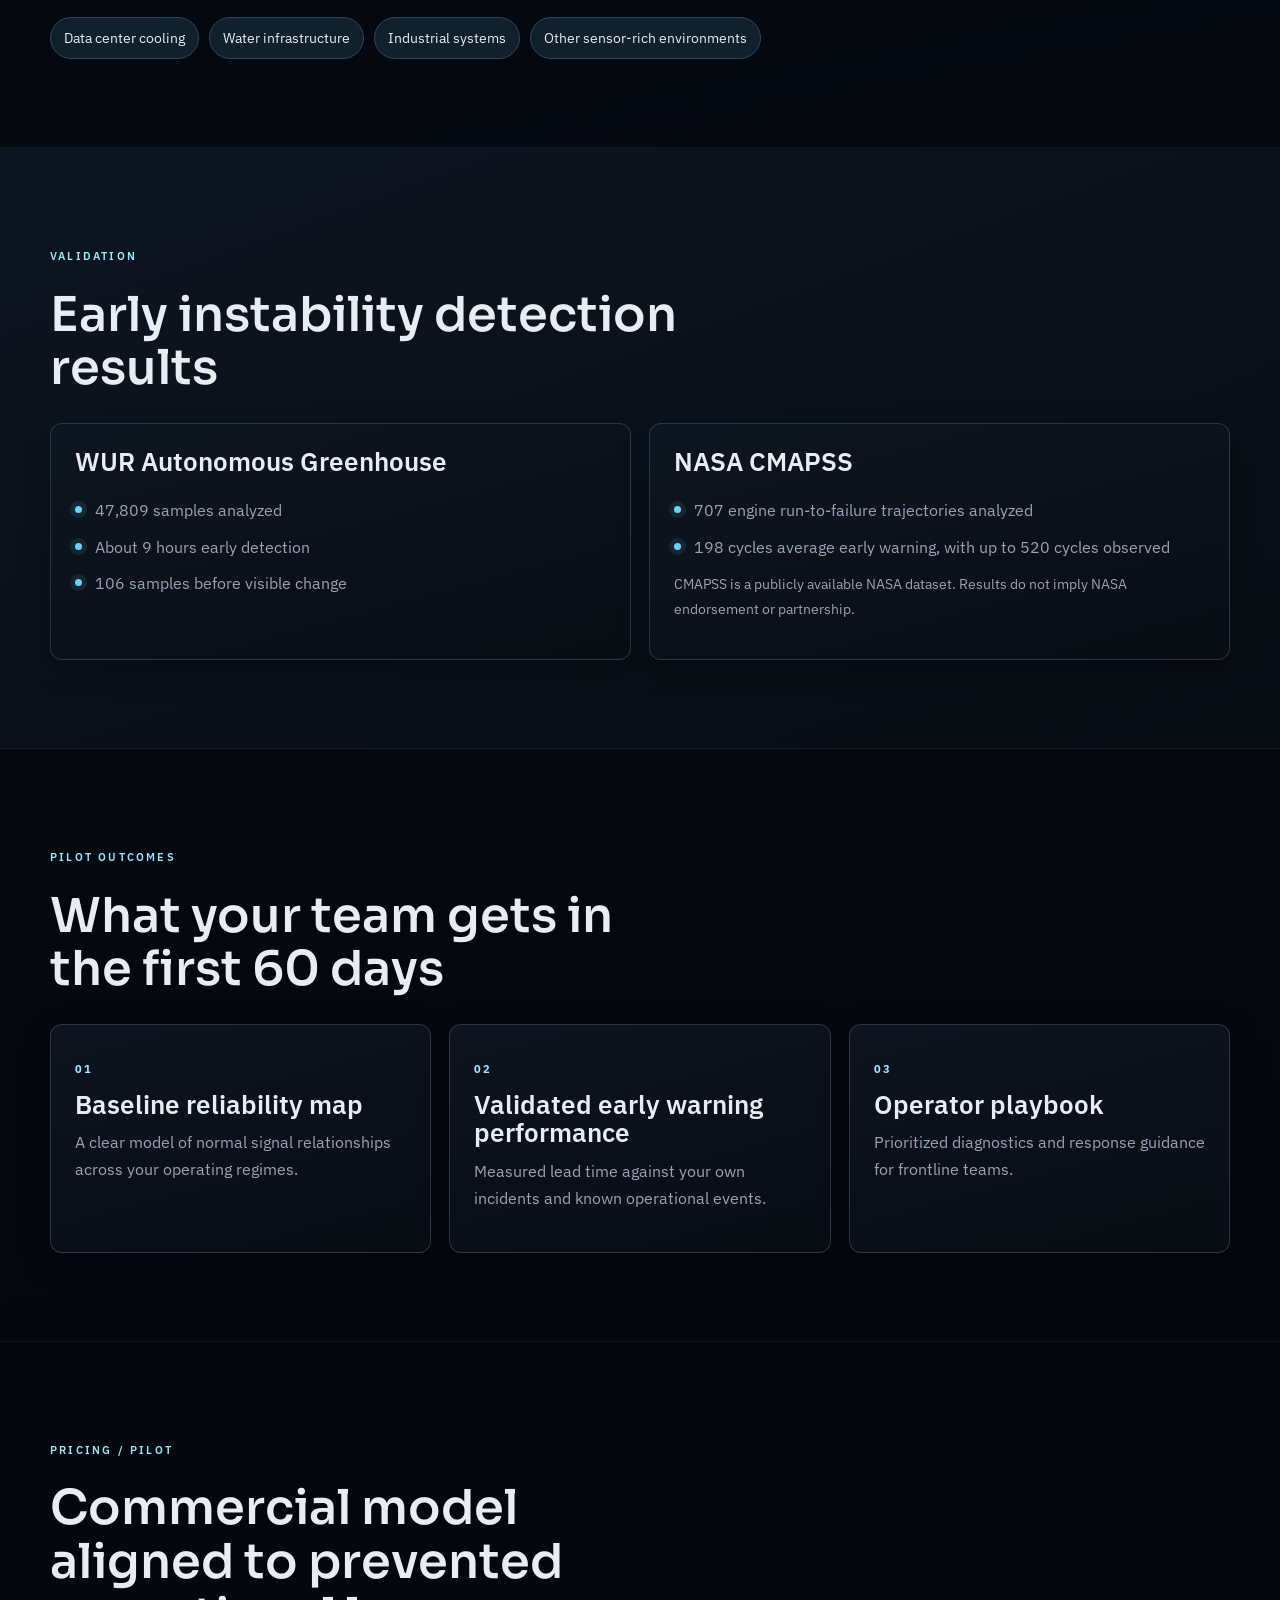
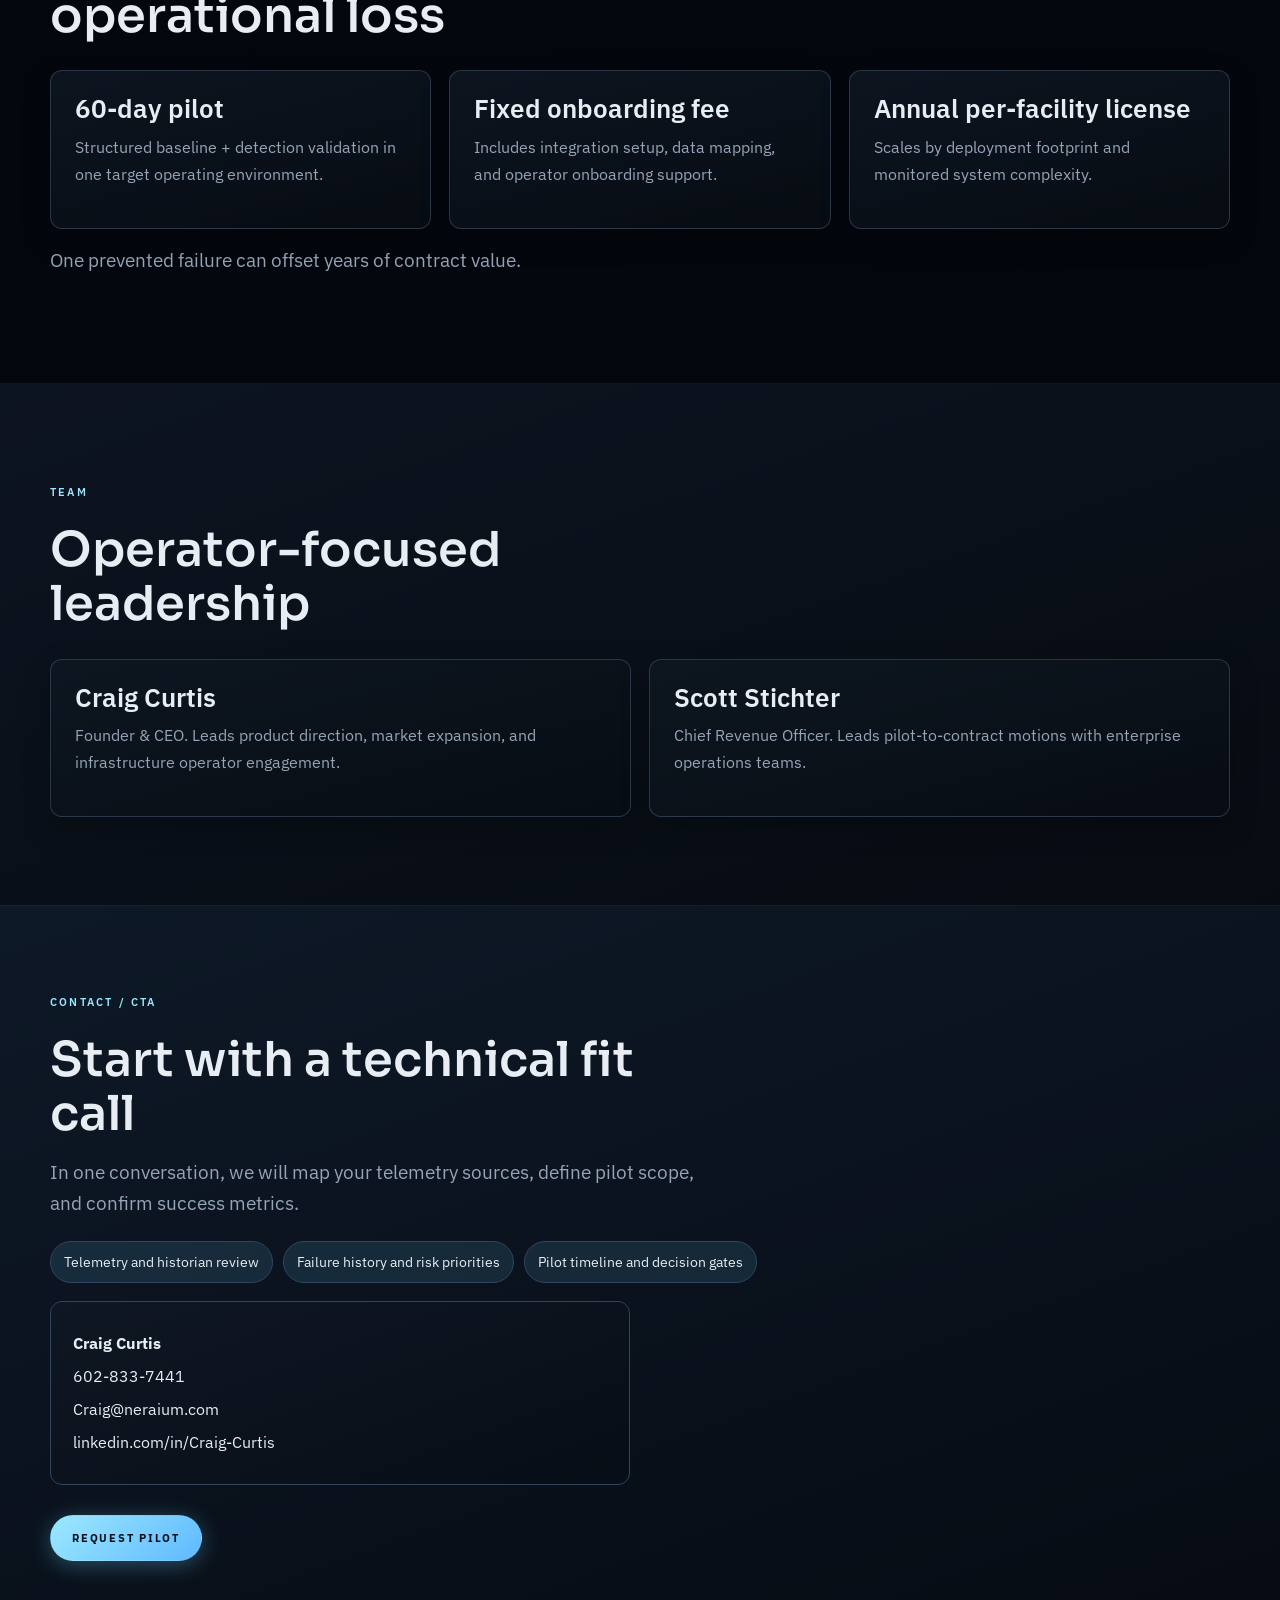
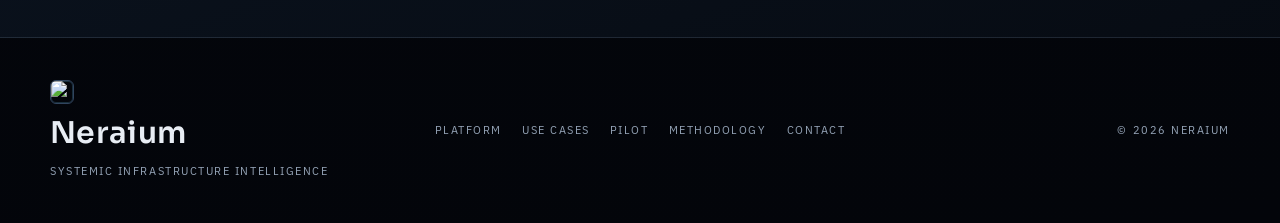
==== commit 007743fb: "Simplify benchmark messaging and remove disclaimer-heavy copy" ====
--- a/index.html
+++ b/index.html
@@ -5,7 +5,7 @@
   <meta name='viewport' content='width=device-width, initial-scale=1.0'>
   <meta name='theme-color' content='#040404'>
   <title>Neraium | Early Instability Detection for Infrastructure</title>
-  <meta name='description' content='Early instability detection for infrastructure operations. Simulated benchmark lead-time evidence with operator-ready pilot deployment.'>
+  <meta name='description' content='Early instability detection for infrastructure operations with operator-ready pilot deployment.'>
   <meta property='og:title' content='Neraium | Systemic Infrastructure Intelligence'>
   <meta property='og:description' content='Neraium helps operators detect structural drift in system behavior before alarms trigger or operations break.'>
   <meta property='og:image' content='https://www.neraium.com/hero.png'>
@@ -63,11 +63,10 @@
           <a class='button button--ghost' href='#how-it-works'>See How It Works</a>
         </div>
         <div class='trust-strip' aria-label='Proof points'>
-          <div class='trust-item'><span class='trust-item__kicker'>Benchmark</span><span class='trust-item__value'>707 simulated engine trajectories</span></div>
+          <div class='trust-item'><span class='trust-item__kicker'>Validated</span><span class='trust-item__value'>707 engine trajectories analyzed</span></div>
           <div class='trust-item'><span class='trust-item__kicker'>Lead time</span><span class='trust-item__value'>Up to 520 cycles early warning</span></div>
           <div class='trust-item'><span class='trust-item__kicker'>Deployment</span><span class='trust-item__value'>Read-only beside existing stack</span></div>
         </div>
-        <p class='note'>All benchmark performance figures shown are from simulated datasets and do not represent production deployment results.</p>
       </div>
     </section>
 
@@ -75,14 +74,13 @@
       <div class='container'>
         <div class='section-heading'>
           <p class='eyebrow'>Proof Snapshot</p>
-          <h2>One benchmark case, clear operator window</h2>
+          <h2>One case, clear operator window</h2>
         </div>
         <div class='card proof-panel'>
-          <p class='copy'><strong>Scenario:</strong> NASA CMAPSS simulated engine degradation.</p>
+          <p class='copy'><strong>Scenario:</strong> NASA CMAPSS engine degradation.</p>
           <p class='copy'><strong>Signal:</strong> Persistent relational drift appears while standard thresholds still look nominal.</p>
           <p class='copy'><strong>Lead time:</strong> 198 cycles average, up to 520 cycles.</p>
           <p class='copy'><strong>Operator action:</strong> Inspect subsystem behavior, schedule maintenance, and avoid forced outage windows.</p>
-          <p class='note'>Benchmark simulation result. Not a real-world production claim.</p>
           <p class='copy'><a href='methodology.html' class='button button--ghost' data-track='proof_methodology'>Review Methodology</a></p>
         </div>
       </div>
@@ -120,13 +118,12 @@
         </div>
         <div class='visual-grid'>
           <figure class='media-frame'>
-            <img src='results-drift.jpeg' alt='Structural drift benchmark visualization' loading='lazy' decoding='async'>
+            <img src='results-drift.jpeg' alt='Structural drift visualization' loading='lazy' decoding='async'>
           </figure>
           <figure class='media-frame'>
-            <img src='results-instability.jpeg' alt='Instability progression benchmark visualization' loading='lazy' decoding='async'>
+            <img src='results-instability.jpeg' alt='Instability progression visualization' loading='lazy' decoding='async'>
           </figure>
         </div>
-        <p class='note'>Example benchmark outputs from simulated datasets.</p>
       </div>
     </section>
 
@@ -163,7 +160,7 @@
       <div class='container'>
         <div class='section-heading'>
           <p class='eyebrow'>Validation</p>
-          <h2>Simulated benchmarks show early instability detection</h2>
+          <h2>Early instability detection results</h2>
         </div>
         <div class='grid grid--2'>
           <article class='card'>
@@ -177,10 +174,10 @@
           <article class='card'>
             <h3>NASA CMAPSS</h3>
             <ul class='bullet-list'>
-              <li>707 simulated engine run-to-failure trajectories analyzed</li>
+              <li>707 engine run-to-failure trajectories analyzed</li>
               <li>198 cycles average early warning, with up to 520 cycles observed</li>
             </ul>
-            <p class='note'>CMAPSS is a publicly available NASA simulation dataset. Reported figures are benchmark simulation results and do not imply NASA endorsement or partnership.</p>
+            <p class='note'>CMAPSS is a publicly available NASA dataset. Results do not imply NASA endorsement or partnership.</p>
           </article>
         </div>
       </div>
--- a/styles.css
+++ b/styles.css
@@ -31,7 +31,7 @@
   margin: 0;
   font-family: var(--font-body);
   color: var(--text);
-  line-height: 1.6;
+  line-height: 1.68;
   background:
     radial-gradient(1200px 600px at 80% -10%, rgba(111, 208, 255, 0.13), transparent 54%),
     radial-gradient(900px 520px at -10% 110%, rgba(144, 170, 198, 0.11), transparent 58%),
@@ -48,7 +48,7 @@
     linear-gradient(90deg, rgba(255, 255, 255, 0.026) 1px, transparent 1px);
   background-size: 42px 42px;
   mask-image: radial-gradient(circle at 50% 20%, black 35%, transparent 86%);
-  opacity: 0.42;
+  opacity: 0.18;
 }
 
 img {
@@ -214,7 +214,7 @@
 h2,
 h3 {
   margin: 0;
-  line-height: 1.06;
+  line-height: 1.12;
   color: var(--text);
 }
 
@@ -242,14 +242,14 @@
 .lead,
 .page-hero__sub {
   margin-top: 18px;
-  max-width: 62ch;
+  max-width: 58ch;
   color: var(--muted);
   font-size: clamp(1.04rem, 1.9vw, 1.26rem);
 }
 
 .copy-large {
   margin-top: 16px;
-  max-width: 64ch;
+  max-width: 60ch;
   color: var(--muted);
   font-size: clamp(1rem, 1.6vw, 1.16rem);
 }
@@ -261,8 +261,8 @@
 
 .section,
 .editorial {
-  padding: 76px 0;
-  border-bottom: 1px solid rgba(255, 255, 255, 0.07);
+  padding: 88px 0;
+  border-bottom: 1px solid rgba(255, 255, 255, 0.05);
 }
 
 .section--band,
@@ -360,20 +360,19 @@
 
 .card,
 .platform-card {
-  padding: 22px;
-  border: 1px solid var(--line-bright);
+  padding: 24px;
+  border: 1px solid rgba(130, 155, 184, 0.28);
   border-radius: var(--radius);
   background:
-    linear-gradient(165deg, rgba(18, 28, 41, 0.94), rgba(8, 14, 22, 0.95));
-  box-shadow: 0 18px 36px rgba(0, 0, 0, 0.3);
-  transition: transform 0.25s ease, border-color 0.25s ease, box-shadow 0.25s ease;
+    linear-gradient(165deg, rgba(14, 22, 33, 0.92), rgba(8, 13, 20, 0.93));
+  box-shadow: 0 10px 28px rgba(0, 0, 0, 0.26);
+  transition: border-color 0.25s ease, box-shadow 0.25s ease;
 }
 
 .card:hover,
 .platform-card:hover {
-  transform: translateY(-3px);
-  border-color: #4973a0;
-  box-shadow: 0 24px 40px rgba(0, 0, 0, 0.4);
+  border-color: rgba(156, 232, 255, 0.38);
+  box-shadow: 0 14px 30px rgba(0, 0, 0, 0.32);
 }
 
 .step,
@@ -700,6 +699,69 @@
   display: none;
 }
 
+.trust-center-grid,
+.brief-grid {
+  display: grid;
+  gap: 16px;
+  margin-top: 22px;
+}
+
+.trust-center-grid {
+  grid-template-columns: repeat(2, minmax(0, 1fr));
+}
+
+.brief-grid {
+  grid-template-columns: repeat(2, minmax(0, 1fr));
+}
+
+.brief-sheet {
+  border: 1px solid rgba(130, 155, 184, 0.3);
+  border-radius: 12px;
+  background: linear-gradient(165deg, rgba(14, 22, 33, 0.9), rgba(7, 12, 19, 0.95));
+  padding: 22px;
+}
+
+.brief-sheet h3 {
+  margin-bottom: 8px;
+}
+
+@media print {
+  body {
+    background: #fff;
+    color: #111;
+    line-height: 1.45;
+  }
+
+  body::before,
+  .site-header,
+  .footer,
+  .mobile-sticky-cta,
+  .button-row {
+    display: none !important;
+  }
+
+  .section,
+  .page-hero {
+    border: 0;
+    padding: 16px 0;
+  }
+
+  .card,
+  .brief-sheet {
+    border: 1px solid #ddd;
+    background: #fff;
+    box-shadow: none;
+    break-inside: avoid;
+  }
+
+  .copy,
+  .copy-large,
+  .note,
+  .page-hero__sub {
+    color: #222;
+  }
+}
+
 .contact-form label {
   display: block;
   margin: 10px 0 6px;
@@ -808,6 +870,11 @@
   }
 
   .visual-grid {
+    grid-template-columns: 1fr;
+  }
+
+  .trust-center-grid,
+  .brief-grid {
     grid-template-columns: 1fr;
   }
 
@@ -877,6 +944,6 @@
   .editorial,
   .cta-final,
   .cta-band {
-    padding: 62px 0;
-  }
-}
+    padding: 70px 0;
+  }
+}
